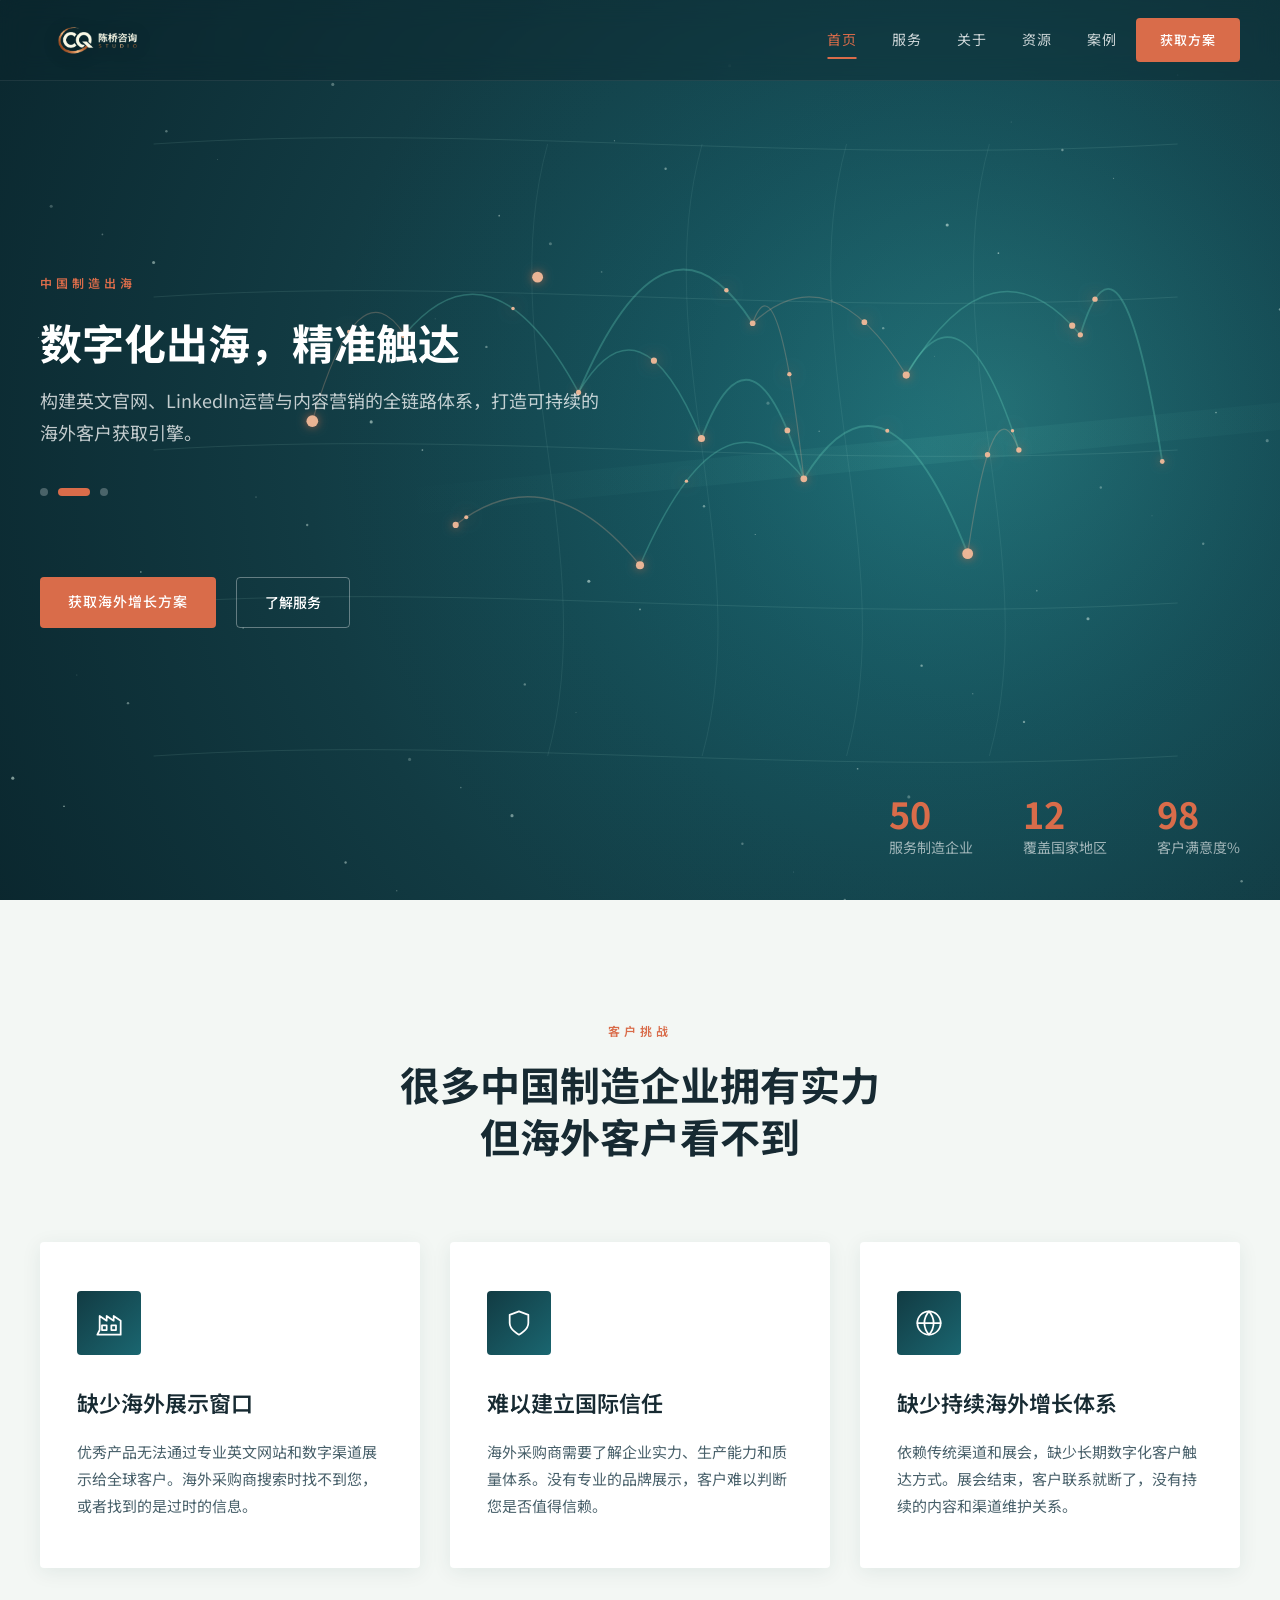
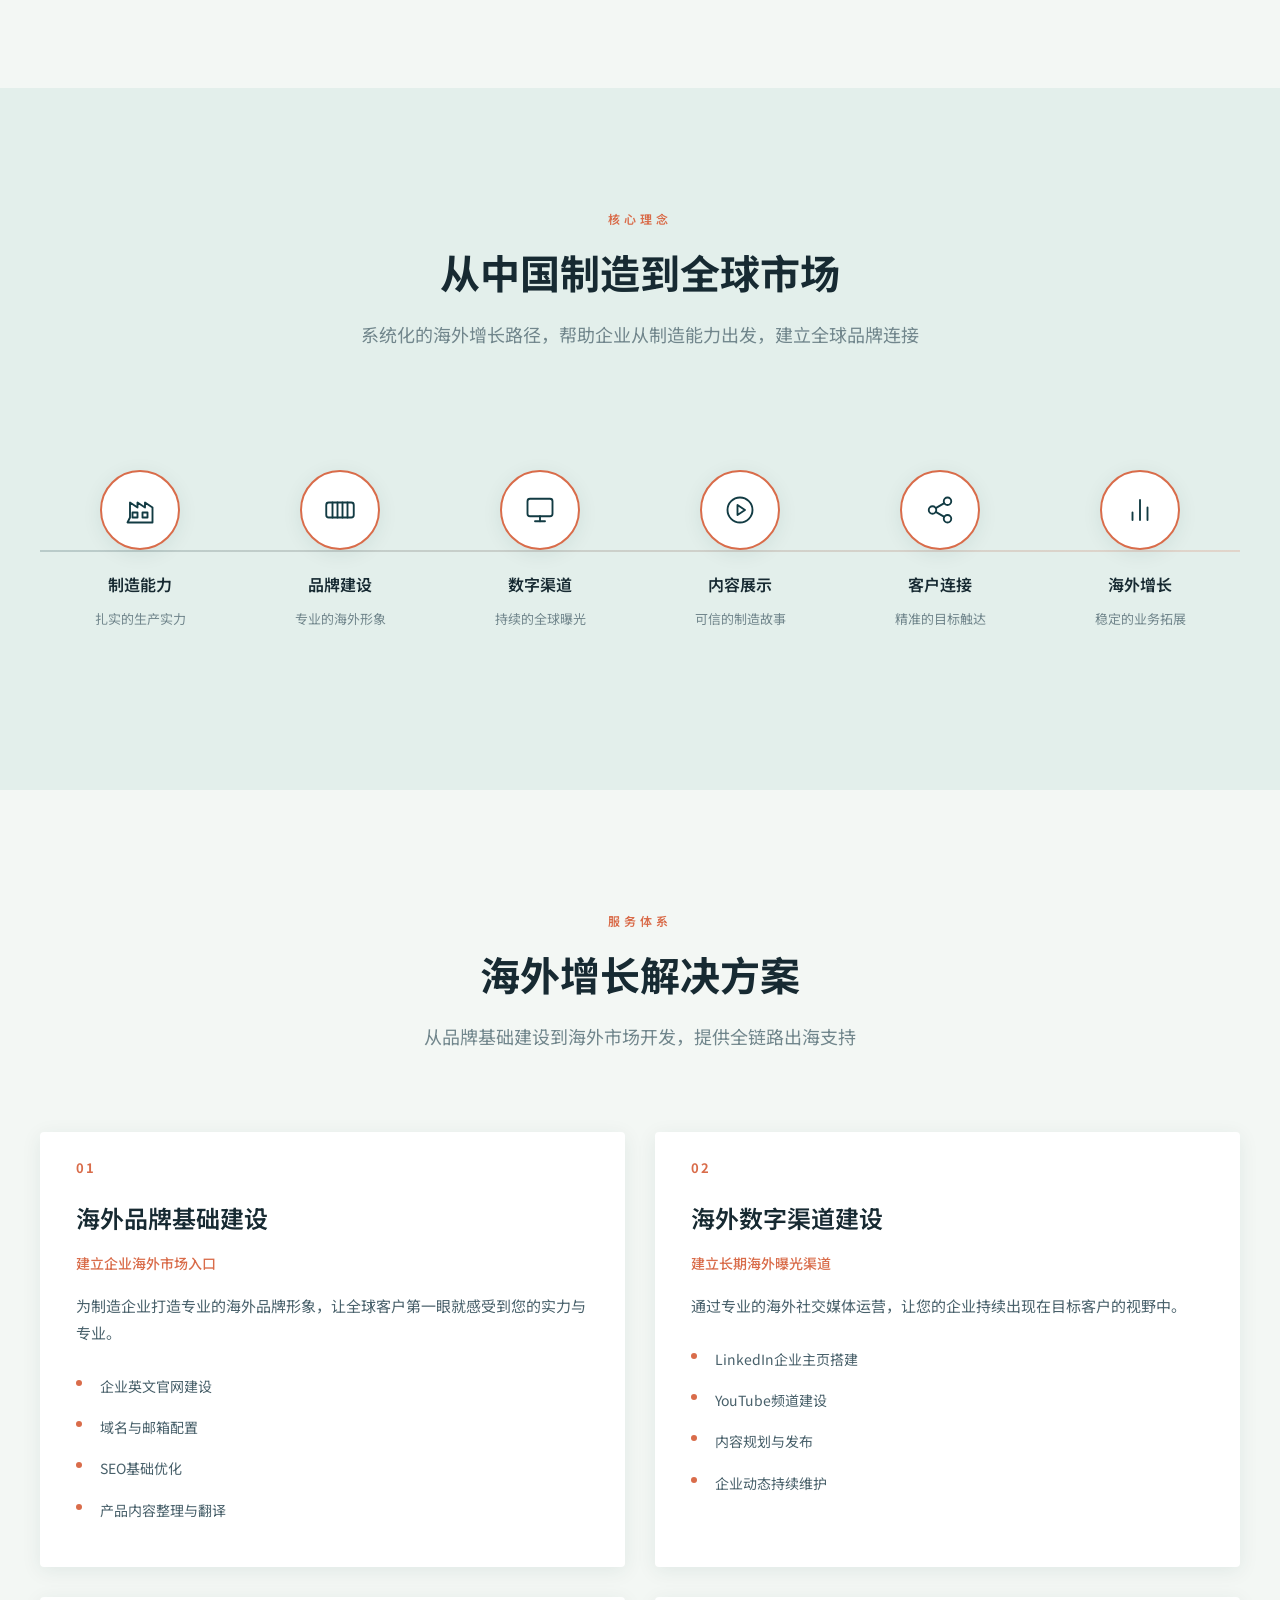
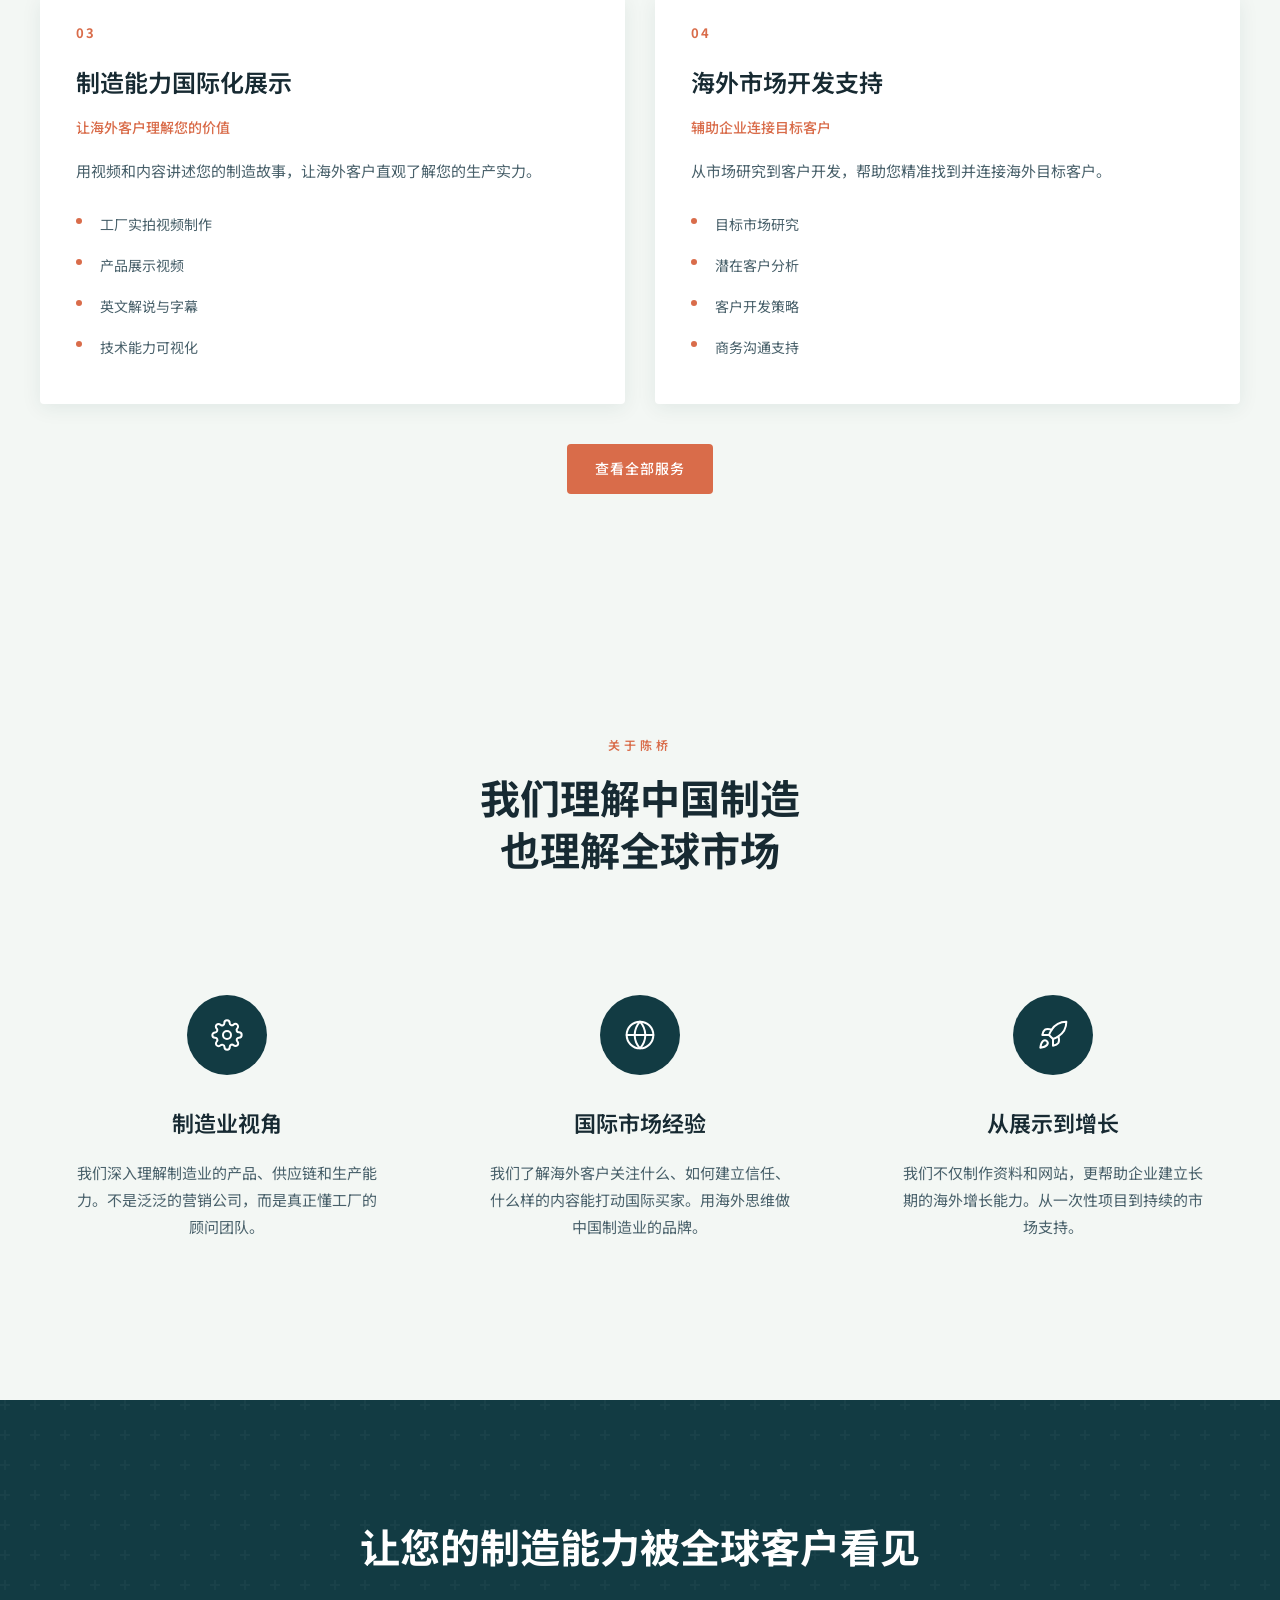
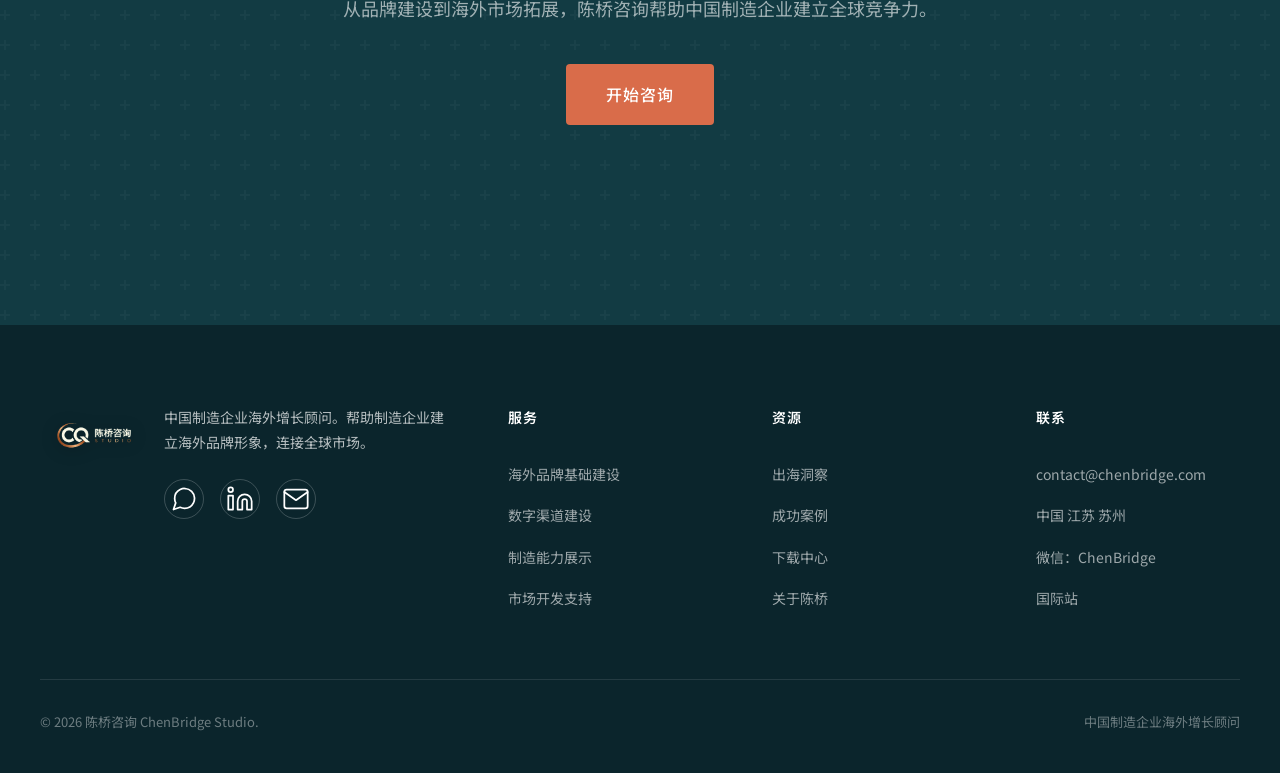
==== index.html @ d48ed3e1 "升级首页全球网络动效与站点信息" ====
<!DOCTYPE html>
<html lang="zh-CN">
<head>
<meta charset="UTF-8">
<meta name="viewport" content="width=device-width, initial-scale=1.0">
<title>首页 — 陈桥咨询 ChenBridge Studio</title>
<meta name="description" content="陈桥咨询帮助中国制造企业建立海外品牌形象，通过英文官网、LinkedIn、YouTube、内容营销和SEO，连接全球市场。">
<link rel="canonical" href="https://chenbridge.com/">
<link rel="icon" type="image/png" href="favicon.png">
<link rel="preconnect" href="https://fonts.googleapis.com">
<link rel="preconnect" href="https://fonts.gstatic.com" crossorigin>
<link href="https://fonts.googleapis.com/css2?family=Noto+Sans+SC:wght@300;400;500;600;700&display=swap" rel="stylesheet">
<link rel="stylesheet" href="css/style.css">
</head>
<body>

<!-- SPLASH SCREEN -->
<div class="splash-screen" id="splash">
  <div class="splash-logo">
    <img src="images/logo-splash.webp" alt="陈桥咨询 ChenBridge Studio">
  </div>
  <div class="splash-text">帮助小微企业走向全球</div>
  <div class="splash-line"></div>
</div>

<!-- HEADER -->
<header class="header" id="header">
  <div class="header-inner">
    <a href="index.html" class="logo">
      <img src="images/logo-chenbridge.webp" alt="陈桥咨询">
    </a>
    <nav class="nav" id="main-nav">
      <a href="index.html" class="active">首页</a>
      <a href="services.html">服务</a>
      <a href="about.html">关于</a>
      <a href="resources.html">资源</a>
      <a href="cases.html">案例</a>
    </nav>
    <a href="contact.html" class="btn-primary btn-small" style="margin-left:20px;">获取方案</a>
    <button class="mobile-toggle" id="mobile-toggle" aria-label="菜单">
      <span></span><span></span><span></span>
    </button>
  </div>
</header>

<!-- HERO -->
<section class="hero" id="hero">
  <canvas id="hero-canvas"></canvas>
  <div class="hero-content">
    <div class="hero-inner">
      <span class="hero-label">中国制造出海</span>
      <div class="hero-carousel">
        <div class="carousel-slide active">
          <h2>从制造实力到全球品牌</h2>
          <p>以专业视角重塑中国制造的国际数字形象，让海外采购商在搜索的第一时间，看见您的专业与实力。</p>
        </div>
        <div class="carousel-slide">
          <h2>数字化出海，精准触达</h2>
          <p>构建英文官网、LinkedIn运营与内容营销的全链路体系，打造可持续的海外客户获取引擎。</p>
        </div>
        <div class="carousel-slide">
          <h2>用影像传递制造价值</h2>
          <p>工厂实拍、产品展示、技术解说——让全球客户在未见面前，便对您的制造能力充满信心。</p>
        </div>
        <div class="carousel-dots">
          <div class="carousel-dot active"></div>
          <div class="carousel-dot"></div>
          <div class="carousel-dot"></div>
        </div>
      </div>
      <div class="hero-buttons">
        <a href="contact.html" class="btn-primary">获取海外增长方案</a>
        <a href="services.html" class="btn-outline">了解服务</a>
      </div>
    </div>
  </div>
  <div class="hero-stats">
    <div class="stat-item">
      <h3 class="counter" data-target="50">0</h3>
      <p>服务制造企业</p>
    </div>
    <div class="stat-item">
      <h3 class="counter" data-target="12">0</h3>
      <p>覆盖国家地区</p>
    </div>
    <div class="stat-item">
      <h3 class="counter" data-target="98">0</h3>
      <p>客户满意度%</p>
    </div>
  </div>
</section>

<!-- CHALLENGES -->
<section class="section" id="challenges">
  <div class="section-header reveal">
    <div class="section-label">客户挑战</div>
    <h2 class="section-title">很多中国制造企业拥有实力<br>但海外客户看不到</h2>
  </div>
  <div class="challenges-grid">
    <div class="challenge-card reveal reveal-delay-1">
      <div class="challenge-icon"><svg viewBox="0 0 24 24" width="28" height="28" stroke="currentColor" stroke-width="1.5" fill="none" stroke-linecap="round" stroke-linejoin="round"><path d="M2 22h20V10l-6-4v4l-6-4v4l-6-4v12z"/><rect x="6" y="14" width="4" height="4"/><rect x="14" y="14" width="4" height="4"/></svg></div>
      <h3>缺少海外展示窗口</h3>
      <p>优秀产品无法通过专业英文网站和数字渠道展示给全球客户。海外采购商搜索时找不到您，或者找到的是过时的信息。</p>
    </div>
    <div class="challenge-card reveal reveal-delay-2">
      <div class="challenge-icon"><svg viewBox="0 0 24 24" width="28" height="28" stroke="currentColor" stroke-width="1.5" fill="none" stroke-linecap="round" stroke-linejoin="round"><path d="M12 22s8-4 8-10V5l-8-3-8 3v7c0 6 8 10 8 10z"/></svg></div>
      <h3>难以建立国际信任</h3>
      <p>海外采购商需要了解企业实力、生产能力和质量体系。没有专业的品牌展示，客户难以判断您是否值得信赖。</p>
    </div>
    <div class="challenge-card reveal reveal-delay-3">
      <div class="challenge-icon"><svg viewBox="0 0 24 24" width="28" height="28" stroke="currentColor" stroke-width="1.5" fill="none" stroke-linecap="round" stroke-linejoin="round"><circle cx="12" cy="12" r="10"/><path d="M2 12h20M12 2a15.3 15.3 0 0 1 4 10 15.3 15.3 0 0 1-4 10 15.3 15.3 0 0 1-4-10 15.3 15.3 0 0 1 4-10z"/></svg></div>
      <h3>缺少持续海外增长体系</h3>
      <p>依赖传统渠道和展会，缺少长期数字化客户触达方式。展会结束，客户联系就断了，没有持续的内容和渠道维护关系。</p>
    </div>
  </div>
</section>

<!-- PROCESS FLOW -->
<section class="section process-section" id="process">
  <div class="section-header reveal">
    <div class="section-label">核心理念</div>
    <h2 class="section-title">从中国制造到全球市场</h2>
    <p class="section-subtitle">系统化的海外增长路径，帮助企业从制造能力出发，建立全球品牌连接</p>
  </div>
  <div class="process-flow reveal">
    <div class="process-step">
      <div class="step-circle"><svg viewBox="0 0 24 24" width="28" height="28" stroke="currentColor" stroke-width="1.5" fill="none" stroke-linecap="round" stroke-linejoin="round"><path d="M2 22h20V10l-6-4v4l-6-4v4l-6-4v12z"/><rect x="6" y="14" width="4" height="4"/><rect x="14" y="14" width="4" height="4"/></svg></div>
      <h4>制造能力</h4>
      <p>扎实的生产实力</p>
    </div>
    <div class="process-step">
      <div class="step-circle"><svg viewBox="0 0 24 24" width="30" height="30" stroke="currentColor" stroke-width="1.5" fill="none" stroke-linecap="round" stroke-linejoin="round"><path d="M21 6H3a2 2 0 0 0-2 2v8a2 2 0 0 0 2 2h18a2 2 0 0 0 2-2V8a2 2 0 0 0-2-2z"/><line x1="6" y1="6" x2="6" y2="18"/><line x1="10" y1="6" x2="10" y2="18"/><line x1="14" y1="6" x2="14" y2="18"/><line x1="18" y1="6" x2="18" y2="18"/></svg></div>
      <h4>品牌建设</h4>
      <p>专业的海外形象</p>
    </div>
    <div class="process-step">
      <div class="step-circle"><svg viewBox="0 0 24 24" width="30" height="30" stroke="currentColor" stroke-width="1.5" fill="none" stroke-linecap="round" stroke-linejoin="round"><rect x="2" y="3" width="20" height="14" rx="2" ry="2"/><line x1="8" y1="21" x2="16" y2="21"/><line x1="12" y1="17" x2="12" y2="21"/></svg></div>
      <h4>数字渠道</h4>
      <p>持续的全球曝光</p>
    </div>
    <div class="process-step">
      <div class="step-circle"><svg viewBox="0 0 24 24" width="30" height="30" stroke="currentColor" stroke-width="1.5" fill="none" stroke-linecap="round" stroke-linejoin="round"><circle cx="12" cy="12" r="10"/><polygon points="10 8 16 12 10 16 10 8"/></svg></div>
      <h4>内容展示</h4>
      <p>可信的制造故事</p>
    </div>
    <div class="process-step">
      <div class="step-circle"><svg viewBox="0 0 24 24" width="30" height="30" stroke="currentColor" stroke-width="1.5" fill="none" stroke-linecap="round" stroke-linejoin="round"><circle cx="18" cy="5" r="3"/><circle cx="6" cy="12" r="3"/><circle cx="18" cy="19" r="3"/><line x1="8.59" y1="13.51" x2="15.42" y2="17.49"/><line x1="15.41" y1="6.51" x2="8.59" y2="10.49"/></svg></div>
      <h4>客户连接</h4>
      <p>精准的目标触达</p>
    </div>
    <div class="process-step">
      <div class="step-circle"><svg viewBox="0 0 24 24" width="30" height="30" stroke="currentColor" stroke-width="1.5" fill="none" stroke-linecap="round" stroke-linejoin="round"><line x1="18" y1="20" x2="18" y2="10"/><line x1="12" y1="20" x2="12" y2="4"/><line x1="6" y1="20" x2="6" y2="14"/></svg></div>
      <h4>海外增长</h4>
      <p>稳定的业务拓展</p>
    </div>
  </div>
</section>

<!-- SERVICES PREVIEW -->
<section class="section" id="services">
  <div class="section-header reveal">
    <div class="section-label">服务体系</div>
    <h2 class="section-title">海外增长解决方案</h2>
    <p class="section-subtitle">从品牌基础建设到海外市场开发，提供全链路出海支持</p>
  </div>
  <div class="services-grid">
    <div class="service-card reveal reveal-delay-1">
      <div class="service-num">01</div>
      <div class="service-content">
        <h3>海外品牌基础建设</h3>
        <div class="service-sub">建立企业海外市场入口</div>
        <p>为制造企业打造专业的海外品牌形象，让全球客户第一眼就感受到您的实力与专业。</p>
        <ul class="service-list">
          <li>企业英文官网建设</li>
          <li>域名与邮箱配置</li>
          <li>SEO基础优化</li>
          <li>产品内容整理与翻译</li>
        </ul>
      </div>
    </div>
    <div class="service-card reveal reveal-delay-2">
      <div class="service-num">02</div>
      <div class="service-content">
        <h3>海外数字渠道建设</h3>
        <div class="service-sub">建立长期海外曝光渠道</div>
        <p>通过专业的海外社交媒体运营，让您的企业持续出现在目标客户的视野中。</p>
        <ul class="service-list">
          <li>LinkedIn企业主页搭建</li>
          <li>YouTube频道建设</li>
          <li>内容规划与发布</li>
          <li>企业动态持续维护</li>
        </ul>
      </div>
    </div>
    <div class="service-card reveal reveal-delay-3">
      <div class="service-num">03</div>
      <div class="service-content">
        <h3>制造能力国际化展示</h3>
        <div class="service-sub">让海外客户理解您的价值</div>
        <p>用视频和内容讲述您的制造故事，让海外客户直观了解您的生产实力。</p>
        <ul class="service-list">
          <li>工厂实拍视频制作</li>
          <li>产品展示视频</li>
          <li>英文解说与字幕</li>
          <li>技术能力可视化</li>
        </ul>
      </div>
    </div>
    <div class="service-card reveal reveal-delay-4">
      <div class="service-num">04</div>
      <div class="service-content">
        <h3>海外市场开发支持</h3>
        <div class="service-sub">辅助企业连接目标客户</div>
        <p>从市场研究到客户开发，帮助您精准找到并连接海外目标客户。</p>
        <ul class="service-list">
          <li>目标市场研究</li>
          <li>潜在客户分析</li>
          <li>客户开发策略</li>
          <li>商务沟通支持</li>
        </ul>
      </div>
    </div>
  </div>
  <div style="text-align:center;margin-top:40px;">
    <a href="services.html" class="btn-primary">查看全部服务</a>
  </div>
</section>

<!-- WHY US -->
<section class="section" id="about">
  <div class="section-header reveal">
    <div class="section-label">关于陈桥</div>
    <h2 class="section-title">我们理解中国制造<br>也理解全球市场</h2>
  </div>
  <div class="why-grid">
    <div class="why-card reveal reveal-delay-1">
      <div class="why-icon"><svg viewBox="0 0 24 24" width="28" height="28" stroke="currentColor" stroke-width="1.5" fill="none" stroke-linecap="round" stroke-linejoin="round"><circle cx="12" cy="12" r="3"/><path d="M19.4 15a1.65 1.65 0 0 0 .33 1.82l.06.06a2 2 0 0 1 0 2.83 2 2 0 0 1-2.83 0l-.06-.06a1.65 1.65 0 0 0-1.82-.33 1.65 1.65 0 0 0-1 1.51V21a2 2 0 0 1-2 2 2 2 0 0 1-2-2v-.09A1.65 1.65 0 0 0 9 19.4a1.65 1.65 0 0 0-1.82.33l-.06.06a2 2 0 0 1-2.83 0 2 2 0 0 1 0-2.83l.06-.06a1.65 1.65 0 0 0 .33-1.82 1.65 1.65 0 0 0-1.51-1H3a2 2 0 0 1-2-2 2 2 0 0 1 2-2h.09A1.65 1.65 0 0 0 4.6 9a1.65 1.65 0 0 0-.33-1.82l-.06-.06a2 2 0 0 1 0-2.83 2 2 0 0 1 2.83 0l.06.06a1.65 1.65 0 0 0 1.82.33H9a1.65 1.65 0 0 0 1-1.51V3a2 2 0 0 1 2-2 2 2 0 0 1 2 2v.09a1.65 1.65 0 0 0 1 1.51 1.65 1.65 0 0 0 1.82-.33l.06-.06a2 2 0 0 1 2.83 0 2 2 0 0 1 0 2.83l-.06.06a1.65 1.65 0 0 0-.33 1.82V9a1.65 1.65 0 0 0 1.51 1H21a2 2 0 0 1 2 2 2 2 0 0 1-2 2h-.09a1.65 1.65 0 0 0-1.51 1z"/></svg></div>
      <h3>制造业视角</h3>
      <p>我们深入理解制造业的产品、供应链和生产能力。不是泛泛的营销公司，而是真正懂工厂的顾问团队。</p>
    </div>
    <div class="why-card reveal reveal-delay-2">
      <div class="why-icon"><svg viewBox="0 0 24 24" width="32" height="32" stroke="currentColor" stroke-width="1.5" fill="none" stroke-linecap="round" stroke-linejoin="round"><circle cx="12" cy="12" r="10"/><path d="M2 12h20M12 2a15.3 15.3 0 0 1 4 10 15.3 15.3 0 0 1-4 10 15.3 15.3 0 0 1-4-10 15.3 15.3 0 0 1 4-10z"/></svg></div>
      <h3>国际市场经验</h3>
      <p>我们了解海外客户关注什么、如何建立信任、什么样的内容能打动国际买家。用海外思维做中国制造业的品牌。</p>
    </div>
    <div class="why-card reveal reveal-delay-3">
      <div class="why-icon"><svg viewBox="0 0 24 24" width="32" height="32" stroke="currentColor" stroke-width="1.5" fill="none" stroke-linecap="round" stroke-linejoin="round"><path d="M4.5 16.5c-1.5 1.26-2 5-2 5s3.74-.5 5-2c.71-.84.7-2.13-.09-2.91a2.18 2.18 0 0 0-2.91-.09z"/><path d="m12 15-3-3a22 22 0 0 1 2-3.95A12.88 12.88 0 0 1 22 2c0 2.72-.78 7.5-6 11a22.35 22.35 0 0 1-4 2z"/><path d="M9 12H4s.55-3.03 2-4c1.62-1.08 5 0 5 0"/><path d="M12 15v5s3.03-.55 4-2c1.08-1.62 0-5 0-5"/></svg></div>
      <h3>从展示到增长</h3>
      <p>我们不仅制作资料和网站，更帮助企业建立长期的海外增长能力。从一次性项目到持续的市场支持。</p>
    </div>
  </div>
</section>

<!-- CTA -->
<section class="cta-section" id="contact">
  <div class="section-header reveal" style="position:relative;z-index:2;">
    <h2 class="section-title" style="color:#fff;">让您的制造能力被全球客户看见</h2>
    <p class="section-subtitle" style="color:rgba(255,255,255,0.6);max-width:600px;margin:20px auto 40px;">从品牌建设到海外市场拓展，陈桥咨询帮助中国制造企业建立全球竞争力。</p>
    <a href="contact.html" class="btn-primary" style="font-size:16px;padding:16px 40px;">开始咨询</a>
  </div>
</section>

<!-- FOOTER -->
<footer class="footer">
  <div class="footer-inner">
    <div class="footer-brand">
      <img src="images/logo-chenbridge.webp" alt="陈桥咨询">
      <div class="footer-brand-desc">
        <p>中国制造企业海外增长顾问。帮助制造企业建立海外品牌形象，连接全球市场。</p>
        <div class="footer-social">
          <a href="#" aria-label="微信"><svg viewBox="0 0 24 24" width="28" height="28" stroke="currentColor" stroke-width="1.5" fill="none" stroke-linecap="round" stroke-linejoin="round"><path d="M21 11.5a8.38 8.38 0 0 1-.9 3.8 8.5 8.5 0 0 1-7.6 4.7 8.38 8.38 0 0 1-3.8-.9L3 21l1.9-5.7a8.38 8.38 0 0 1-.9-3.8 8.5 8.5 0 0 1 4.7-7.6 8.38 8.38 0 0 1 3.8-.9h.5a8.48 8.48 0 0 1 8 8v.5z"/></svg></a>
          <a href="#" aria-label="LinkedIn"><svg viewBox="0 0 24 24" width="28" height="28" stroke="currentColor" stroke-width="1.5" fill="none" stroke-linecap="round" stroke-linejoin="round"><path d="M16 8a6 6 0 0 1 6 6v7h-4v-7a2 2 0 0 0-2-2 2 2 0 0 0-2 2v7h-4v-7a6 6 0 0 1 6-6z"/><rect x="2" y="9" width="4" height="12"/><circle cx="4" cy="4" r="2"/></svg></a>
          <a href="#" aria-label="邮箱"><svg viewBox="0 0 24 24" width="28" height="28" stroke="currentColor" stroke-width="1.5" fill="none" stroke-linecap="round" stroke-linejoin="round"><path d="M4 4h16c1.1 0 2 .9 2 2v12c0 1.1-.9 2-2 2H4c-1.1 0-2-.9-2-2V6c0-1.1.9-2 2-2z"/><polyline points="22,6 12,13 2,6"/></svg></a>
        </div>
      </div>
    </div>
    <div class="footer-col">
      <h4>服务</h4>
      <a href="services.html">海外品牌基础建设</a>
      <a href="services.html">数字渠道建设</a>
      <a href="services.html">制造能力展示</a>
      <a href="services.html">市场开发支持</a>
    </div>
    <div class="footer-col">
      <h4>资源</h4>
      <a href="insights.html">出海洞察</a>
      <a href="cases.html">成功案例</a>
      <a href="resources.html">下载中心</a>
      <a href="about.html">关于陈桥</a>
    </div>
    <div class="footer-col">
      <h4>联系</h4>
      <a href="mailto:contact@chenbridge.com">contact@chenbridge.com</a>
      <a href="contact.html">中国 江苏 苏州</a>
      <a href="contact.html">微信：ChenBridge</a>
      <a href="https://www.chenbridge.com" target="_blank" rel="noopener">国际站</a>
    </div>
  </div>
  <div class="footer-bottom">
    <span>&copy; 2026 陈桥咨询 ChenBridge Studio.</span>
    <span>中国制造企业海外增长顾问</span>
  </div>
</footer>
<script src="js/main.js"></script>
</body>
</html>
---- css/style.css ----
/* ===== ChenBridge Studio ===== */
:root{
  --primary:#123B43;
  --primary-light:#1A6670;
  --primary-dark:#0B252C;
  --accent:#D96C4A;
  --accent-light:#E58A68;
  --teal:#1B8A83;
  --bg:#F3F7F4;
  --bg-dark:#E3EFEB;
  --text:#172A32;
  --text-light:#48606A;
  --text-muted:#71868C;
  --white:#FFFFFF;
  --shadow:0 4px 20px rgba(18,59,67,0.08);
  --shadow-lg:0 8px 40px rgba(18,59,67,0.15);
  --radius:4px;
}
*{margin:0;padding:0;box-sizing:border-box;}
html{scroll-behavior:smooth;font-size:16px;}
body{font-family:'Noto Sans SC','PingFang SC','Microsoft YaHei',sans-serif;color:var(--text);background:var(--bg);line-height:1.8;overflow-x:hidden;}

/* ===== SPLASH SCREEN - 高级灰白色 ===== */
.splash-screen{position:fixed;inset:0;z-index:99999;background:linear-gradient(160deg,#F3F7F4 0%,#E3EFEB 55%,#CFE3DE 100%);display:flex;flex-direction:column;align-items:center;justify-content:center;}
.splash-screen.hide{opacity:0;visibility:hidden;pointer-events:none;transition:opacity 0.8s ease,visibility 0.8s ease;}
.splash-logo{width:280px;max-width:65vw;margin-bottom:50px;opacity:0;animation:splashLogoIn 1.2s ease forwards;}
.splash-logo img{width:100%;height:auto;display:block;}
.splash-text{font-size:22px;color:var(--primary);letter-spacing:4px;font-weight:300;opacity:0;animation:splashTextIn 0.8s ease 1.5s forwards;text-align:center;padding:0 20px;}
.splash-line{width:0;height:2px;background:var(--accent);margin-top:24px;animation:splashLineGrow 0.8s ease 2s forwards;}
@keyframes splashLogoIn{0%{opacity:0;transform:scale(0.9);}100%{opacity:1;transform:scale(1);}}
@keyframes splashTextIn{to{opacity:1;}}
@keyframes splashLineGrow{to{width:80px;}}

/* ===== HEADER - 菜单右对齐 ===== */
.header{position:fixed;top:0;left:0;width:100%;z-index:1000;padding:8px 0;background:rgba(11,37,44,0.42);backdrop-filter:blur(12px);-webkit-backdrop-filter:blur(12px);border-bottom:1px solid rgba(255,255,255,0.08);transition:all 0.4s ease;}
.header.scrolled{background:rgba(11,37,44,0.94);padding:6px 0;box-shadow:0 4px 30px rgba(11,37,44,0.2);}
.header-inner{max-width:1280px;margin:0 auto;padding:0 40px;display:flex;justify-content:space-between;align-items:center;}
.logo{display:flex;align-items:center;text-decoration:none;flex-shrink:0;}
.logo img{height:64px;width:auto;display:block;transition:all 0.3s ease;filter:drop-shadow(0 2px 8px rgba(0,0,0,0.24));}
.header.scrolled .logo img{height:58px;}
.nav{display:flex;align-items:center;gap:36px;margin-left:auto;}
.nav a{color:rgba(255,255,255,0.8);text-decoration:none;font-size:14px;font-weight:400;transition:all 0.3s;position:relative;letter-spacing:0.5px;}
.nav a::after{content:'';position:absolute;bottom:-6px;left:50%;transform:translateX(-50%);width:0;height:2px;background:var(--accent);transition:width 0.3s;}
.nav a:hover{color:var(--white);}
.nav a:hover::after{width:100%;}
.nav a.active{color:var(--accent);}
.nav a.active::after{width:100%;}
.btn-primary{background:var(--accent);color:var(--white);padding:12px 28px;border-radius:var(--radius);text-decoration:none;font-size:14px;font-weight:500;letter-spacing:1px;transition:all 0.3s;border:none;cursor:pointer;display:inline-block;flex-shrink:0;}
.btn-primary:hover{background:var(--accent-light);transform:translateY(-2px);box-shadow:0 8px 25px rgba(217,108,74,0.3);}
.btn-outline{border:1px solid rgba(255,255,255,0.35);color:var(--white);padding:12px 28px;border-radius:var(--radius);text-decoration:none;font-size:14px;font-weight:500;transition:all 0.3s;display:inline-block;}
.btn-outline:hover{border-color:var(--accent);background:rgba(217,108,74,0.12);}
.btn-small{padding:10px 24px;font-size:13px;}
.mobile-toggle{display:none;flex-direction:column;gap:5px;background:none;border:none;cursor:pointer;}
.mobile-toggle span{width:24px;height:2px;background:var(--white);transition:all 0.3s;}

/* ===== HERO ===== */
.hero{position:relative;height:100vh;min-height:700px;overflow:hidden;background:linear-gradient(135deg,#0B252C 0%,#123B43 48%,#1A6670 100%);}
#hero-canvas{position:absolute;inset:0;width:100%;height:100%;z-index:1;display:block;}
.hero-content{position:relative;z-index:3;height:100%;display:flex;align-items:center;max-width:1280px;margin:0 auto;padding:0 40px;}
.hero-inner{max-width:720px;}
.hero-label{font-size:12px;color:var(--accent);letter-spacing:4px;text-transform:uppercase;font-weight:600;margin-bottom:24px;display:block;}
.hero-inner h1{font-size:52px;font-weight:700;color:var(--white);line-height:1.2;margin-bottom:24px;letter-spacing:-0.5px;}
.hero-inner h1 .accent{color:var(--accent);}
.hero-inner p{font-size:18px;color:rgba(255,255,255,0.75);margin-bottom:40px;line-height:1.8;max-width:520px;}
.hero-buttons{display:flex;gap:20px;flex-wrap:wrap;}

/* Hero Carousel */
.hero-carousel{position:relative;min-height:220px;margin-bottom:40px;}
.carousel-slide{position:absolute;top:0;left:0;width:100%;opacity:0;transform:translateY(20px);transition:all 0.8s ease;pointer-events:none;}
.carousel-slide.active{opacity:1;transform:translateY(0);pointer-events:auto;position:relative;}
.carousel-slide h2{font-size:42px;font-weight:700;color:var(--white);line-height:1.2;margin-bottom:16px;}
.carousel-slide p{font-size:18px;color:rgba(255,255,255,0.75);line-height:1.8;max-width:560px;}
.carousel-dots{display:flex;gap:10px;margin-top:32px;}
.carousel-dot{width:8px;height:8px;border-radius:50%;background:rgba(255,255,255,0.25);cursor:pointer;transition:all 0.4s ease;}
.carousel-dot.active{width:32px;border-radius:4px;background:var(--accent);}

.hero-stats{position:absolute;bottom:40px;right:40px;display:flex;gap:50px;z-index:3;}
.stat-item h3{font-size:36px;color:var(--accent);font-weight:700;margin-bottom:4px;line-height:1;}
.stat-item p{color:rgba(255,255,255,0.6);font-size:14px;}

/* ===== PAGE HERO ===== */
.page-hero{position:relative;height:50vh;min-height:400px;background:linear-gradient(135deg,#0B252C 0%,#123B43 48%,#1A6670 100%);display:flex;align-items:center;justify-content:center;text-align:center;overflow:hidden;isolation:isolate;}
.page-hero::before{content:'';position:absolute;inset:-20%;z-index:-1;background:radial-gradient(circle at 20% 30%,rgba(217,108,74,0.22),transparent 24%),radial-gradient(circle at 78% 68%,rgba(108,218,195,0.18),transparent 28%);}
.page-hero::after{content:'';position:absolute;inset:0;z-index:-1;opacity:0.22;background-image:linear-gradient(rgba(255,255,255,0.13) 1px,transparent 1px),linear-gradient(90deg,rgba(255,255,255,0.13) 1px,transparent 1px);background-size:72px 72px;mask-image:linear-gradient(to bottom,transparent,black 25%,black 75%,transparent);}
.page-hero-content{position:relative;z-index:3;max-width:800px;padding:0 40px;}
.page-hero h1{color:var(--white);font-size:42px;margin-bottom:16px;font-weight:700;}
.page-hero p{color:rgba(255,255,255,0.7);font-size:18px;}

/* ===== SECTION COMMON ===== */
.section{padding:120px 40px;max-width:1280px;margin:0 auto;}
.section-header{text-align:center;margin-bottom:80px;}
.section-label{font-size:12px;color:var(--accent);letter-spacing:4px;text-transform:uppercase;font-weight:600;margin-bottom:16px;}
.section-title{font-size:40px;font-weight:700;color:var(--text);line-height:1.3;margin-bottom:20px;}
.section-subtitle{font-size:18px;color:var(--text-muted);max-width:640px;margin:0 auto;line-height:1.8;}

/* ===== CHALLENGES ===== */
.challenges-grid{display:grid;grid-template-columns:repeat(3,1fr);gap:30px;}
.challenge-card{background:var(--white);padding:48px 36px;border-radius:var(--radius);box-shadow:var(--shadow);transition:all 0.4s;border:1px solid transparent;position:relative;overflow:hidden;}
.challenge-card::before{content:'';position:absolute;top:0;left:0;width:100%;height:3px;background:linear-gradient(90deg,var(--accent),transparent);opacity:0;transition:opacity 0.4s;}
.challenge-card:hover{transform:translateY(-8px);box-shadow:var(--shadow-lg);border-color:rgba(217,108,74,0.22);}
.challenge-card:hover::before{opacity:1;}
.challenge-icon{width:64px;height:64px;background:linear-gradient(135deg,var(--primary),var(--primary-light));border-radius:var(--radius);display:flex;align-items:center;justify-content:center;color:var(--white);margin-bottom:28px;transition:all 0.4s;}
.challenge-card:hover .challenge-icon{transform:scale(1.1) rotate(5deg);box-shadow:0 8px 25px rgba(18,59,67,0.3);}
.challenge-icon svg{width:28px;height:28px;stroke:var(--white);fill:none;stroke-width:1.5;stroke-linecap:round;stroke-linejoin:round;}
.challenge-card h3{font-size:22px;font-weight:600;color:var(--text);margin-bottom:16px;}
.challenge-card p{color:var(--text-light);font-size:15px;line-height:1.8;}

/* ===== PROCESS FLOW ===== */
.process-section{background:var(--bg-dark);}
.process-flow{display:flex;justify-content:space-between;align-items:flex-start;position:relative;padding:40px 0;}
.process-flow::before{content:'';position:absolute;top:50%;left:0;width:100%;height:2px;background:linear-gradient(90deg,var(--primary),var(--accent));opacity:0.2;}
.process-step{position:relative;z-index:2;text-align:center;flex:1;}
.process-step .step-circle{width:80px;height:80px;background:var(--white);border:2px solid var(--accent);border-radius:50%;display:flex;align-items:center;justify-content:center;margin:0 auto 20px;transition:all 0.4s;box-shadow:var(--shadow);color:var(--primary);}
.process-step:hover .step-circle{background:var(--primary);color:var(--white);border-color:var(--primary);transform:scale(1.1);}
.process-step .step-circle svg{width:30px;height:30px;stroke:currentColor;fill:none;stroke-width:1.5;stroke-linecap:round;stroke-linejoin:round;transition:all 0.4s;}
.process-step:hover .step-circle svg{transform:rotate(360deg);}
.process-step h4{font-size:16px;font-weight:600;color:var(--text);margin-bottom:8px;}
.process-step p{font-size:13px;color:var(--text-muted);max-width:140px;margin:0 auto;}

/* ===== SERVICES ===== */
.services-grid{display:grid;grid-template-columns:repeat(2,1fr);gap:30px;}
.service-card{background:var(--white);border-radius:var(--radius);overflow:hidden;box-shadow:var(--shadow);transition:all 0.4s;display:flex;flex-direction:column;}
.service-card:hover{transform:translateY(-4px);box-shadow:var(--shadow-lg);}
.service-num{font-size:13px;color:var(--accent);font-weight:700;letter-spacing:2px;padding:24px 36px 0;}
.service-content{padding:16px 36px 36px;}
.service-content h3{font-size:24px;font-weight:600;color:var(--text);margin-bottom:12px;}
.service-content .service-sub{color:var(--accent);font-size:14px;font-weight:500;margin-bottom:16px;}
.service-content p{color:var(--text-light);font-size:15px;line-height:1.8;margin-bottom:20px;}
.service-list{list-style:none;}
.service-list li{padding:8px 0;padding-left:24px;position:relative;color:var(--text-light);font-size:14px;}
.service-list li::before{content:'';position:absolute;left:0;top:14px;width:6px;height:6px;background:var(--accent);border-radius:50%;}

/* ===== WHY US ===== */
.why-grid{display:grid;grid-template-columns:repeat(3,1fr);gap:40px;}
.why-card{text-align:center;padding:40px 30px;}
.why-icon{width:80px;height:80px;background:var(--primary);border-radius:50%;display:flex;align-items:center;justify-content:center;color:var(--white);margin:0 auto 28px;transition:all 0.5s cubic-bezier(0.34,1.56,0.64,1);}
.why-card:hover .why-icon{background:var(--accent);transform:rotateY(180deg) scale(1.1);}
.why-icon svg{width:32px;height:32px;stroke:var(--white);fill:none;stroke-width:1.5;stroke-linecap:round;stroke-linejoin:round;}
.why-card h3{font-size:22px;font-weight:600;margin-bottom:16px;color:var(--text);}
.why-card p{color:var(--text-light);font-size:15px;line-height:1.8;}

/* ===== TIMELINE ===== */
.timeline{position:relative;padding:40px 0;}
.timeline::before{content:'';position:absolute;left:50%;top:0;bottom:0;width:2px;background:linear-gradient(to bottom,var(--accent),var(--primary));transform:translateX(-50%);}
.timeline-item{display:flex;justify-content:flex-end;padding-right:60px;position:relative;margin-bottom:60px;width:50%;}
.timeline-item:nth-child(even){justify-content:flex-start;padding-left:60px;padding-right:0;margin-left:50%;}
.timeline-dot{position:absolute;width:20px;height:20px;background:var(--accent);border:4px solid var(--bg);border-radius:50%;top:0;transition:all 0.4s;}
.timeline-item:nth-child(odd) .timeline-dot{right:-10px;}
.timeline-item:nth-child(even) .timeline-dot{left:-10px;}
.timeline-item:hover .timeline-dot{transform:scale(1.3);box-shadow:0 0 15px rgba(217,108,74,0.4);}
.timeline-content{background:var(--white);padding:32px;border-radius:var(--radius);box-shadow:var(--shadow);max-width:420px;transition:all 0.4s;}
.timeline-content:hover{transform:scale(1.02);box-shadow:var(--shadow-lg);}
.timeline-content .step-num{font-size:48px;font-weight:700;color:rgba(217,108,74,0.18);line-height:1;margin-bottom:8px;}
.timeline-content h4{font-size:20px;font-weight:600;margin-bottom:12px;color:var(--text);}
.timeline-content p{color:var(--text-light);font-size:14px;line-height:1.8;}

/* ===== CASES ===== */
.cases-grid{display:grid;grid-template-columns:repeat(2,1fr);gap:40px;}
.case-card{background:var(--white);border-radius:var(--radius);overflow:hidden;box-shadow:var(--shadow);transition:all 0.4s;}
.case-card:hover{transform:translateY(-4px);box-shadow:var(--shadow-lg);}
.case-header{padding:32px 36px;background:var(--primary);color:var(--white);}
.case-header h3{font-size:20px;font-weight:600;}
.case-body{padding:36px;display:grid;grid-template-columns:1fr 1fr;gap:30px;}
.case-before h4,.case-after h4{font-size:13px;letter-spacing:2px;text-transform:uppercase;margin-bottom:16px;font-weight:600;}
.case-before h4{color:#C94F4F;}
.case-after h4{color:var(--teal);}
.case-before ul,.case-after ul{list-style:none;}
.case-before li,.case-after li{padding:8px 0;padding-left:24px;position:relative;font-size:14px;color:var(--text-light);line-height:1.6;}
.case-before li::before{content:'';position:absolute;left:0;top:13px;width:8px;height:2px;background:#C94F4F;border-radius:1px;}
.case-after li::before{content:'';position:absolute;left:0;top:10px;width:14px;height:14px;border:2px solid var(--teal);border-radius:50%;}
.case-after li::after{content:'';position:absolute;left:4px;top:14px;width:6px;height:3px;border-left:2px solid var(--teal);border-bottom:2px solid var(--teal);transform:rotate(-45deg);}
.case-result{padding:20px 36px;background:var(--bg-dark);border-top:1px solid rgba(0,0,0,0.05);}
.case-result p{font-size:14px;color:var(--text-muted);}
.case-result strong{color:var(--accent);}

/* ===== INDUSTRIES ===== */
.industries-grid{display:grid;grid-template-columns:repeat(3,1fr);gap:24px;}
.industry-card{position:relative;height:280px;border-radius:var(--radius);overflow:hidden;cursor:pointer;background:var(--primary);}
.industry-card img{width:100%;height:100%;object-fit:cover;display:block;transition:all 0.4s;filter:grayscale(30%);}
.industry-card:hover img{transform:scale(1.1);filter:grayscale(0%);}
.industry-overlay{position:absolute;inset:0;background:linear-gradient(to top,rgba(11,37,44,0.92) 0%,rgba(11,37,44,0.08) 65%);display:flex;align-items:flex-end;padding:30px;}
.industry-overlay h3{color:var(--white);font-size:20px;font-weight:600;}

/* ===== INSIGHTS ===== */
.insights-grid{display:grid;grid-template-columns:repeat(3,1fr);gap:24px;}
.insight-card{background:var(--white);padding:36px;border-radius:var(--radius);box-shadow:var(--shadow);transition:all 0.4s;border-left:3px solid transparent;}
.insight-card:hover{border-left-color:var(--accent);transform:translateX(4px);box-shadow:var(--shadow-lg);}
.insight-card .insight-tag{font-size:12px;color:var(--accent);font-weight:600;letter-spacing:1px;margin-bottom:12px;}
.insight-card h3{font-size:18px;font-weight:600;color:var(--text);margin-bottom:12px;line-height:1.5;}
.insight-card p{color:var(--text-light);font-size:14px;line-height:1.8;margin-bottom:20px;}
.insight-card .insight-date{font-size:12px;color:var(--text-muted);margin-bottom:20px;}
.insight-card .read-more{color:var(--accent);text-decoration:none;font-size:14px;font-weight:500;transition:color 0.3s;}
.insight-card .read-more:hover{color:var(--primary);}

/* ===== CTA ===== */
.cta-section{background:var(--primary);padding:120px 40px;text-align:center;position:relative;overflow:hidden;}
.cta-section::before{content:'';position:absolute;inset:0;background:url("data:image/svg+xml,%3Csvg width='60' height='60' viewBox='0 0 60 60' xmlns='http://www.w3.org/2000/svg'%3E%3Cg fill='none' fill-rule='evenodd'%3E%3Cg fill='%23ffffff' fill-opacity='0.03'%3E%3Cpath d='M36 34v-4h-2v4h-4v2h4v4h2v-4h4v-2h-4zm0-30V0h-2v4h-4v2h4v4h2V6h4V4h-4zM6 34v-4H4v4H0v2h4v4h2v-4h4v-2H6zM6 4V0H4v4H0v2h4v4h2V6h4V4H6z'/%3E%3C/g%3E%3C/g%3E%3C/svg%3E");}
.cta-section .section-title{color:var(--white);}
.cta-section .section-subtitle{color:rgba(255,255,255,0.6);}

/* ===== FOOTER ===== */
.footer{background:var(--primary-dark);color:rgba(255,255,255,0.7);padding:80px 40px 40px;}
.footer-inner{max-width:1280px;margin:0 auto;display:grid;grid-template-columns:2fr 1fr 1fr 1fr;gap:60px;}
.footer-brand{display:flex;align-items:flex-start;gap:16px;margin-bottom:20px;}
.footer-brand img{height:60px;width:auto;display:block;filter:drop-shadow(0 2px 8px rgba(0,0,0,0.3));opacity:1;}
.footer-brand-desc{flex:1;}
.footer-brand-desc p{font-size:14px;line-height:1.8;margin-bottom:24px;max-width:320px;}
.footer-social{display:flex;gap:16px;}
.footer-social a{width:40px;height:40px;border:1px solid rgba(255,255,255,0.2);border-radius:50%;display:flex;align-items:center;justify-content:center;color:var(--white);text-decoration:none;transition:all 0.3s;font-size:14px;}
.footer-social a:hover{background:var(--accent);border-color:var(--accent);transform:translateY(-3px);}
.footer-col h4{color:var(--white);font-size:14px;font-weight:600;margin-bottom:24px;letter-spacing:1px;}
.footer-col a{display:block;color:rgba(255,255,255,0.6);text-decoration:none;font-size:14px;padding:8px 0;transition:all 0.3s;}
.footer-col a:hover{color:var(--accent);padding-left:4px;}
.footer-bottom{max-width:1280px;margin:60px auto 0;padding-top:30px;border-top:1px solid rgba(255,255,255,0.1);display:flex;justify-content:space-between;font-size:13px;color:rgba(255,255,255,0.4);}

/* ===== RESOURCES ===== */
.resources-grid{display:grid;grid-template-columns:repeat(3,1fr);gap:30px;}
.resource-card{background:var(--white);padding:40px;border-radius:var(--radius);box-shadow:var(--shadow);transition:all 0.4s;text-align:center;border-top:3px solid transparent;}
.resource-card:hover{border-top-color:var(--accent);transform:translateY(-6px);box-shadow:var(--shadow-lg);}
.resource-icon{width:64px;height:64px;background:var(--bg-dark);border-radius:50%;display:flex;align-items:center;justify-content:center;margin:0 auto 24px;color:var(--primary);transition:all 0.4s;}
.resource-card:hover .resource-icon{background:var(--primary);color:var(--white);transform:scale(1.1) rotate(10deg);}
.resource-icon svg{width:28px;height:28px;stroke:currentColor;fill:none;stroke-width:1.5;stroke-linecap:round;stroke-linejoin:round;}
.resource-card h3{font-size:20px;font-weight:600;margin-bottom:12px;color:var(--text);}
.resource-card p{color:var(--text-light);font-size:14px;line-height:1.8;margin-bottom:24px;}

/* ===== ARTICLE ===== */
.article-content{max-width:800px;margin:0 auto;padding:80px 40px;}
.article-content h2{font-size:28px;color:var(--text);margin:48px 0 20px;}
.article-content h3{font-size:22px;color:var(--text);margin:36px 0 16px;}
.article-content p{color:var(--text-light);font-size:16px;line-height:1.9;margin-bottom:20px;}
.article-content ul{list-style:none;margin:20px 0;padding-left:0;}
.article-content li{padding:8px 0 8px 28px;position:relative;color:var(--text-light);font-size:16px;}
.article-content li::before{content:'→';position:absolute;left:0;color:var(--accent);font-weight:700;}
.article-meta{color:var(--text-muted);font-size:14px;margin-bottom:40px;padding-bottom:20px;border-bottom:1px solid var(--bg-dark);}
.article-tag{display:inline-block;background:var(--bg-dark);color:var(--accent);padding:4px 12px;border-radius:20px;font-size:12px;font-weight:600;margin-right:8px;}

/* ===== CONTACT FORM ===== */
.contact-form{background:var(--white);padding:48px;border-radius:var(--radius);box-shadow:var(--shadow);max-width:600px;margin:0 auto;}
.form-group{margin-bottom:24px;}
.form-group label{display:block;font-size:14px;font-weight:600;color:var(--text);margin-bottom:8px;}
.form-group input,.form-group textarea{width:100%;padding:14px 18px;border:1px solid var(--bg-dark);border-radius:var(--radius);font-family:inherit;font-size:15px;transition:all 0.3s;background:var(--bg);}
.form-group input:focus,.form-group textarea:focus{outline:none;border-color:var(--accent);background:var(--white);}
.form-group textarea{min-height:140px;resize:vertical;}

/* ===== ANIMATIONS ===== */
.reveal{opacity:0;transform:translateY(40px);transition:opacity 0.8s ease,transform 0.8s ease;}
.reveal.active{opacity:1;transform:translateY(0);}
.reveal-delay-1{transition-delay:0.1s;}
.reveal-delay-2{transition-delay:0.2s;}
.reveal-delay-3{transition-delay:0.3s;}
.reveal-delay-4{transition-delay:0.4s;}

/* ===== RESPONSIVE ===== */
@media(max-width:1024px){
  .hero-inner h1{font-size:40px;}
  .carousel-slide h2{font-size:32px;}
  .challenges-grid,.services-grid,.cases-grid,.insights-grid,.resources-grid{grid-template-columns:1fr;}
  .why-grid{grid-template-columns:1fr;}
  .industries-grid{grid-template-columns:repeat(2,1fr);}
  .footer-inner{grid-template-columns:1fr 1fr;gap:40px;}
  .timeline::before{left:20px;}
  .timeline-item{width:100%;padding-left:60px;padding-right:0;justify-content:flex-start;margin-left:0;}
  .timeline-item:nth-child(even){margin-left:0;padding-left:60px;}
  .timeline-dot{left:10px !important;right:auto !important;}
  .process-flow{flex-direction:column;gap:40px;}
  .process-flow::before{display:none;}
  .nav{display:none;position:absolute;top:100%;left:0;width:100%;background:rgba(11,37,44,0.98);backdrop-filter:blur(20px);flex-direction:column;padding:20px 40px;gap:20px;margin-left:0;}
  .nav.open{display:flex;}
  .mobile-toggle{display:flex;}
  .hero-stats{position:static;justify-content:center;padding:20px 40px;background:rgba(0,0,0,0.2);}
  .page-hero h1{font-size:32px;}
}
@media(max-width:640px){
  .section{padding:80px 24px;}
  .header-inner{padding:0 24px;}
  .hero-inner h1{font-size:32px;}
  .carousel-slide h2{font-size:26px;}
  .section-title{font-size:28px;}
  .industries-grid{grid-template-columns:1fr;}
  .footer-inner{grid-template-columns:1fr;}
  .footer-bottom{flex-direction:column;gap:10px;text-align:center;}
  .hero-stats{flex-direction:column;gap:20px;text-align:center;}
  .splash-logo{width:220px;}
  .splash-text{font-size:16px;}
  .logo img{height:58px;}
  .header.scrolled .logo img{height:54px;}
  .page-hero h1{font-size:26px;}
  .case-body{grid-template-columns:1fr;}
  .hero-buttons{flex-direction:column;}
  .btn-outline{width:100%;text-align:center;}
}
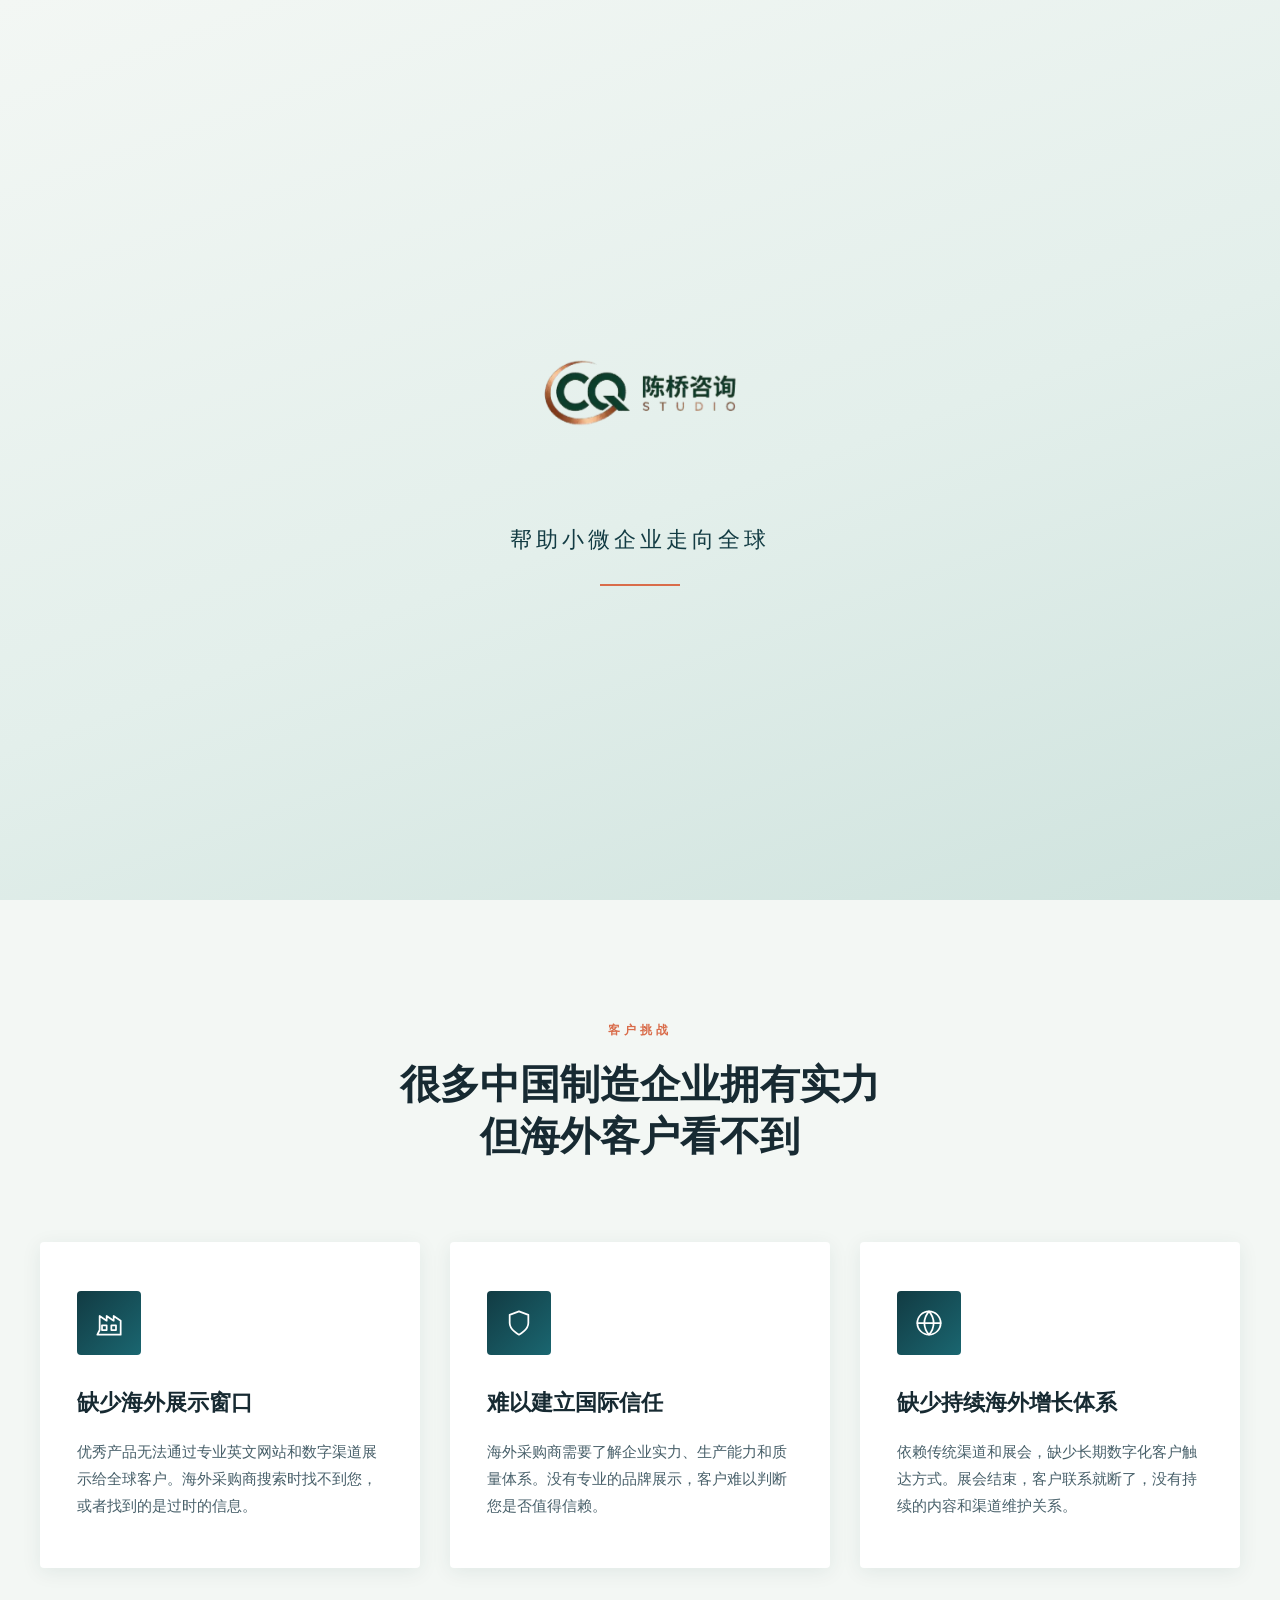
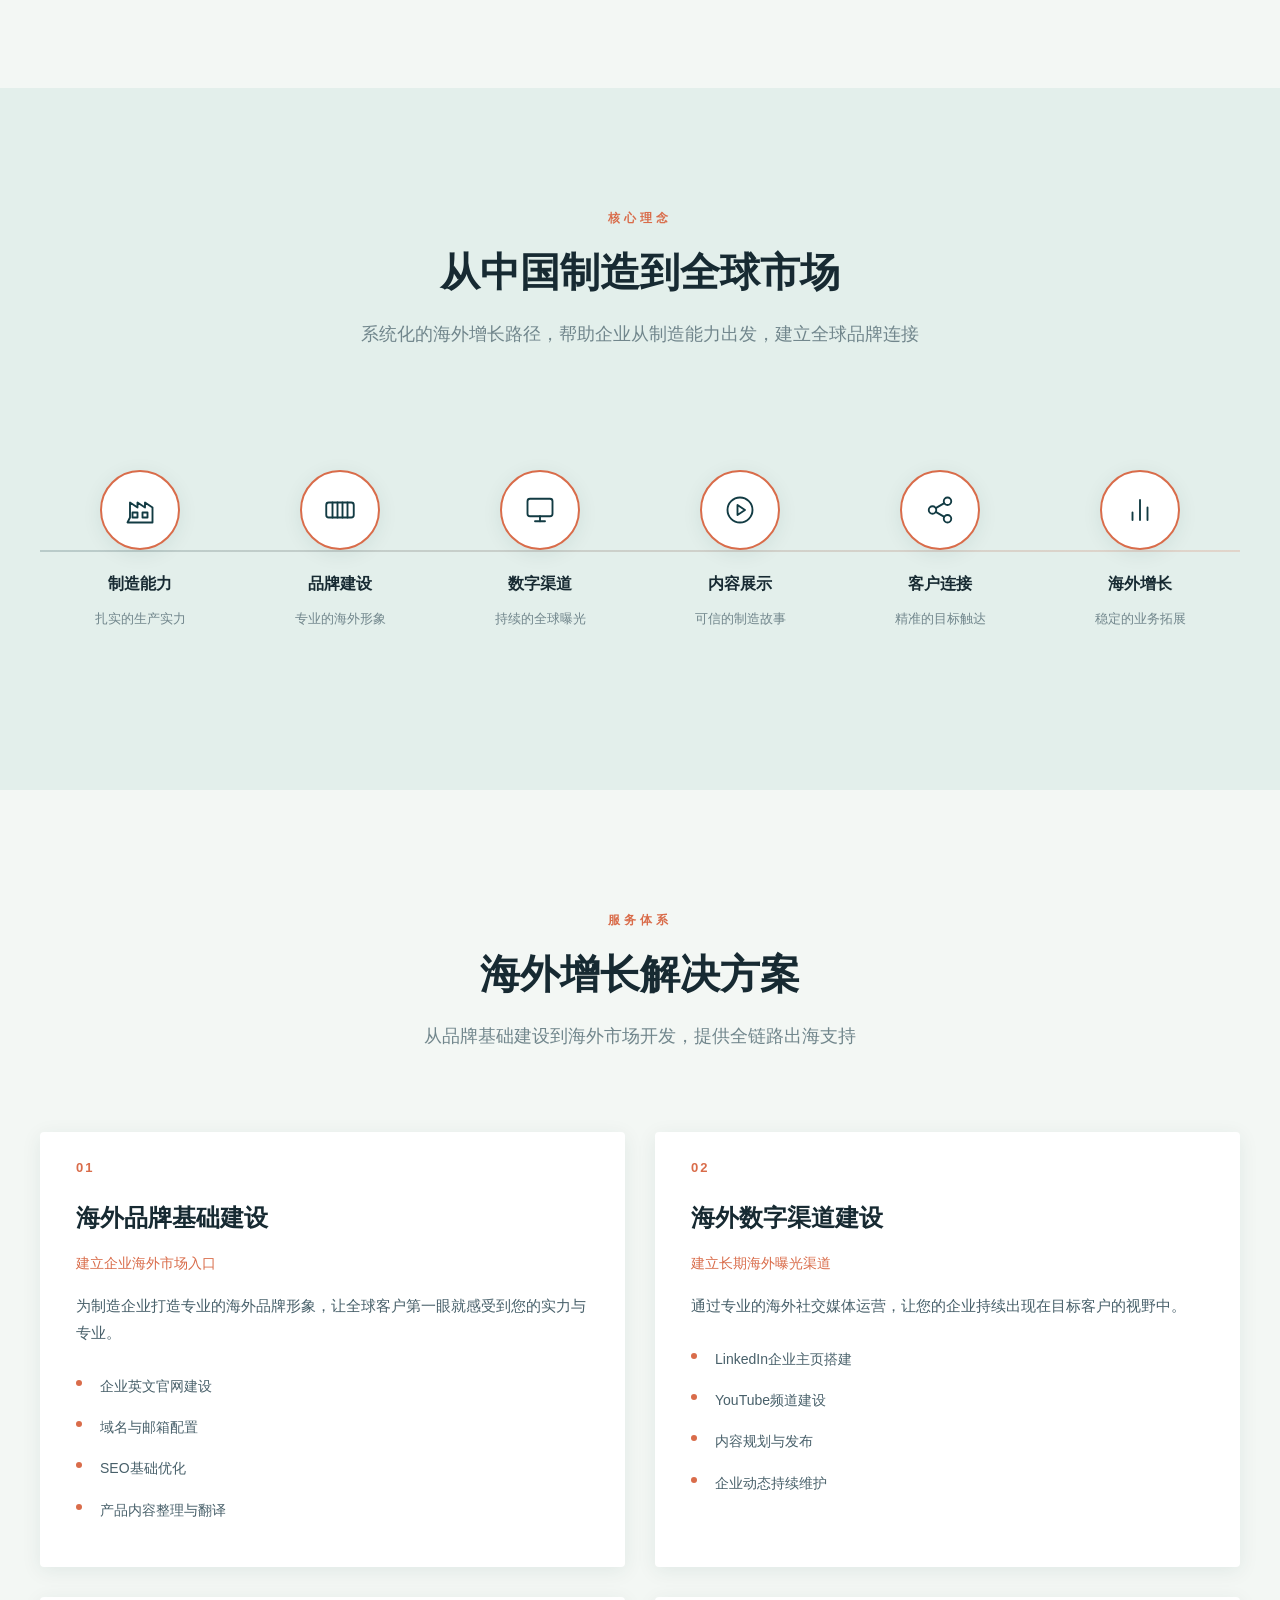
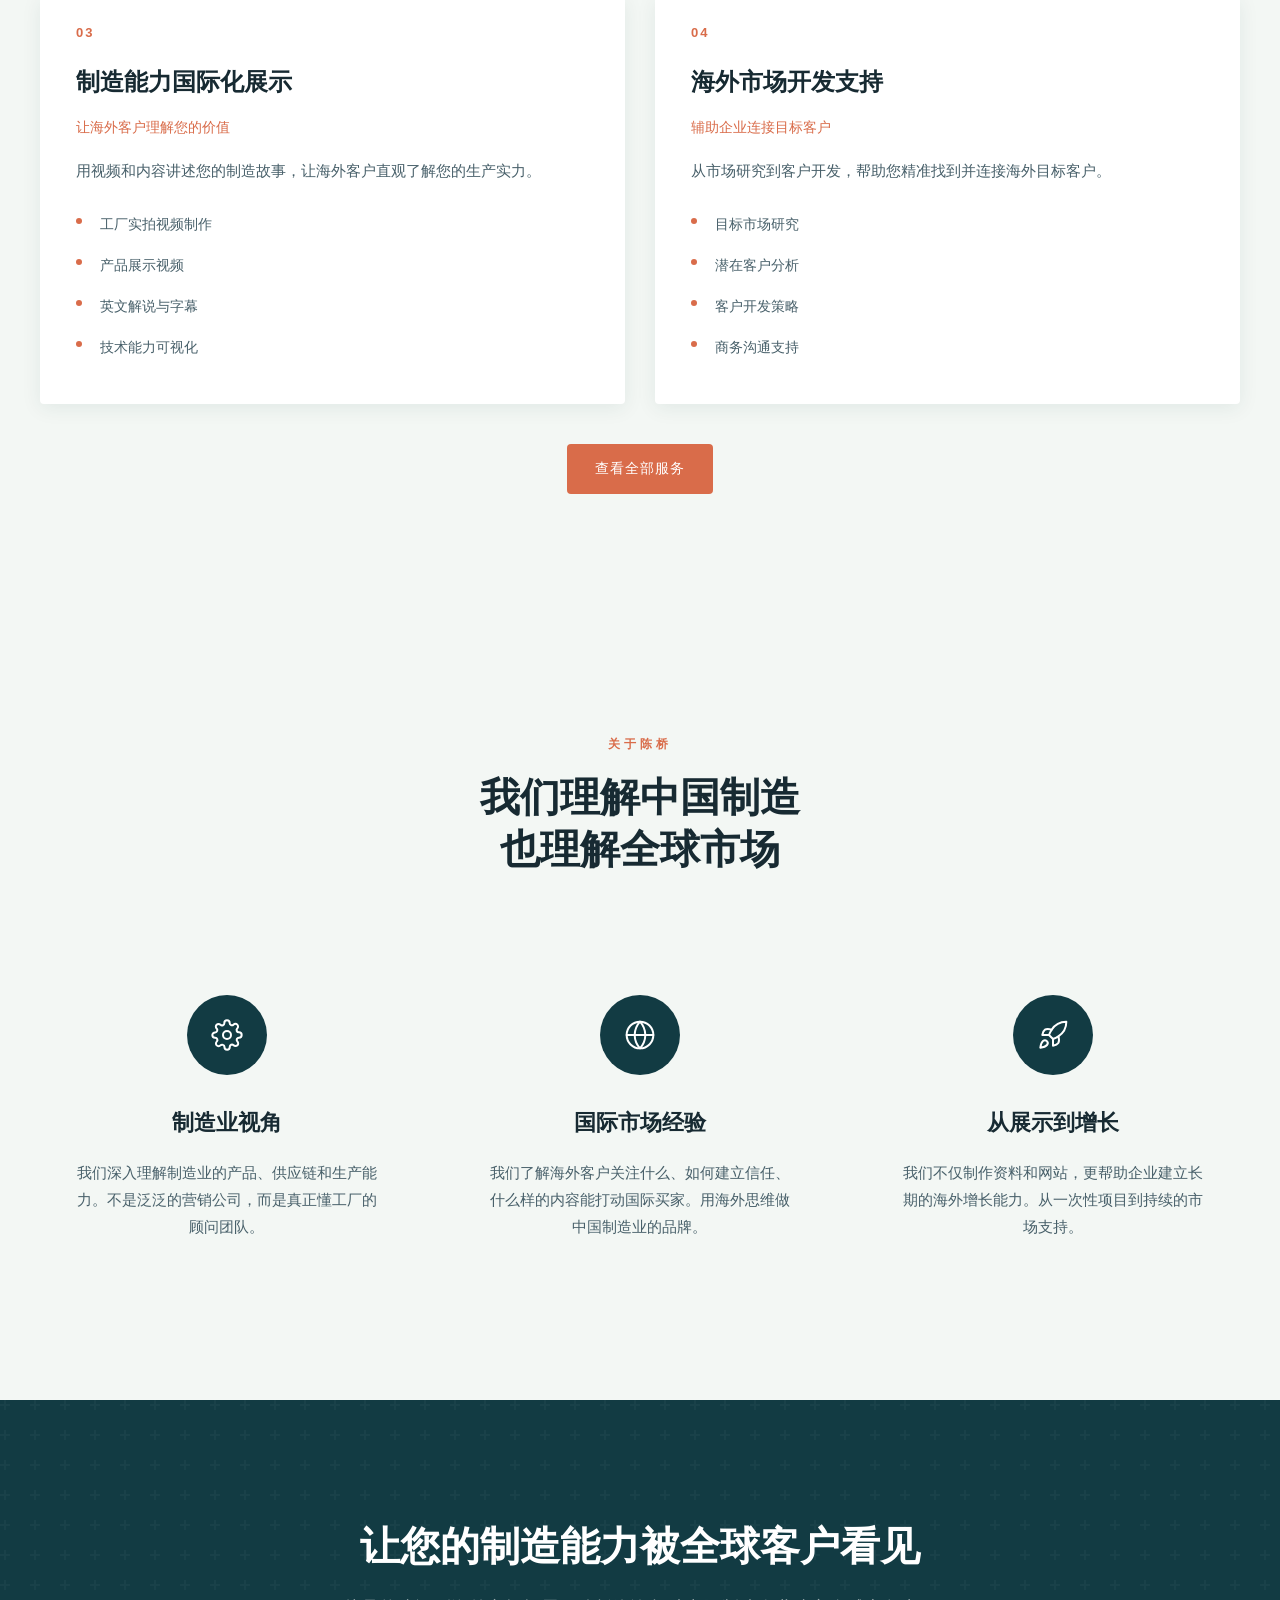
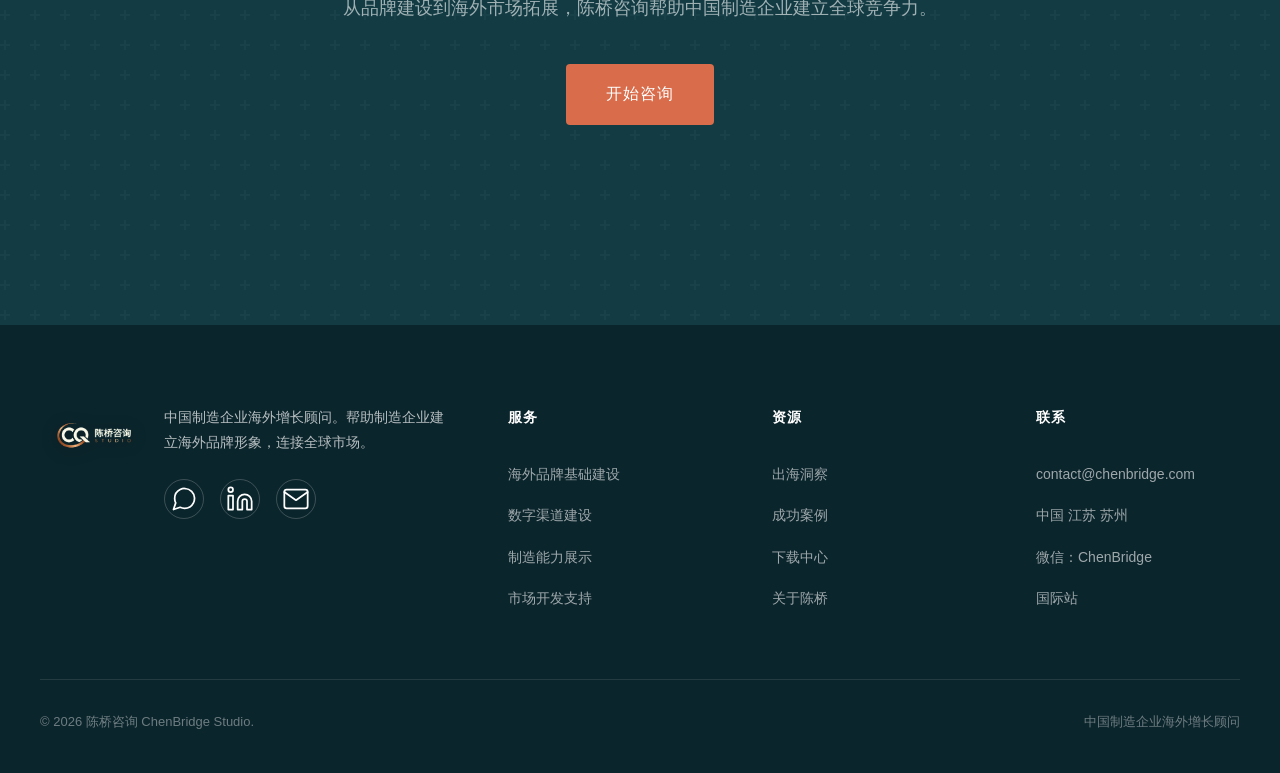
==== commit c98ee401: "优化大陆访问与全站搜索引擎配置" ====
--- a/index.html
+++ b/index.html
@@ -5,14 +5,23 @@
 <meta name="viewport" content="width=device-width, initial-scale=1.0">
 <title>首页 — 陈桥咨询 ChenBridge Studio</title>
 <meta name="description" content="陈桥咨询帮助中国制造企业建立海外品牌形象，通过英文官网、LinkedIn、YouTube、内容营销和SEO，连接全球市场。">
+<meta name="keywords" content="中国制造出海,制造企业出海,海外品牌建设,英文官网,海外市场营销,小微企业出海">
+<meta name="robots" content="index,follow">
+<meta name="author" content="陈桥咨询 ChenBridge Studio">
+<meta name="theme-color" content="#0B252C">
 <link rel="canonical" href="https://chenbridge.com/">
-<link rel="icon" type="image/png" href="favicon.png">
-<link rel="preconnect" href="https://fonts.googleapis.com">
-<link rel="preconnect" href="https://fonts.gstatic.com" crossorigin>
-<link href="https://fonts.googleapis.com/css2?family=Noto+Sans+SC:wght@300;400;500;600;700&display=swap" rel="stylesheet">
+<link rel="icon" type="image/webp" href="images/logo-chenbridge.webp">
+<meta property="og:type" content="website">
+<meta property="og:title" content="陈桥咨询 ChenBridge Studio｜帮助中国企业走向全球">
+<meta property="og:description" content="帮助中国制造与小微企业建立海外品牌，连接全球市场。">
+<meta property="og:url" content="https://chenbridge.com/">
+<meta property="og:locale" content="zh_CN">
 <link rel="stylesheet" href="css/style.css">
 </head>
 <body>
+<script type="application/ld+json">
+{"@context":"https://schema.org","@type":"ProfessionalService","name":"陈桥咨询 ChenBridge Studio","url":"https://chenbridge.com/","logo":"https://chenbridge.com/images/logo-chenbridge.webp","description":"帮助中国制造与小微企业建立海外品牌、拓展全球市场的数字化咨询服务。","areaServed":"中国","address":{"@type":"PostalAddress","addressCountry":"CN","addressRegion":"江苏省","addressLocality":"苏州市"},"sameAs":["https://www.chenbridge.com"]}
+</script>
 
 <!-- SPLASH SCREEN -->
 <div class="splash-screen" id="splash">
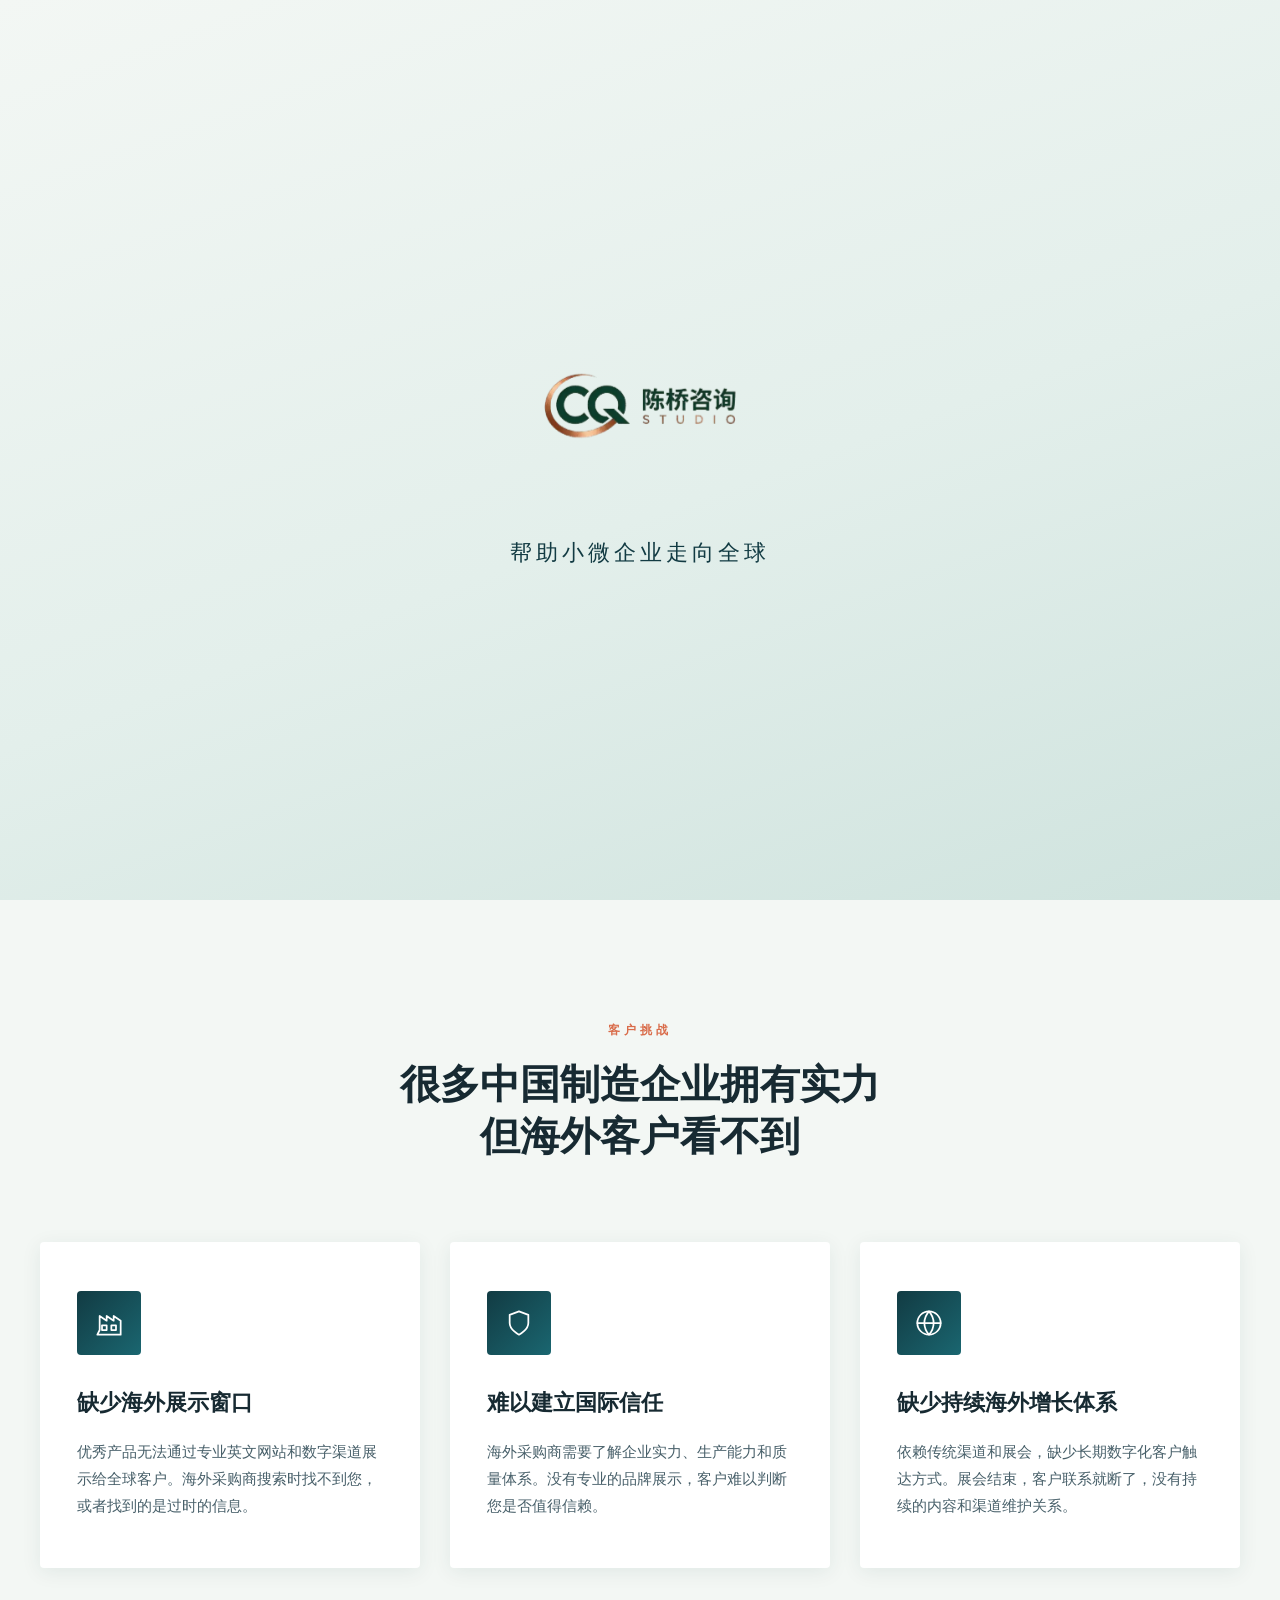
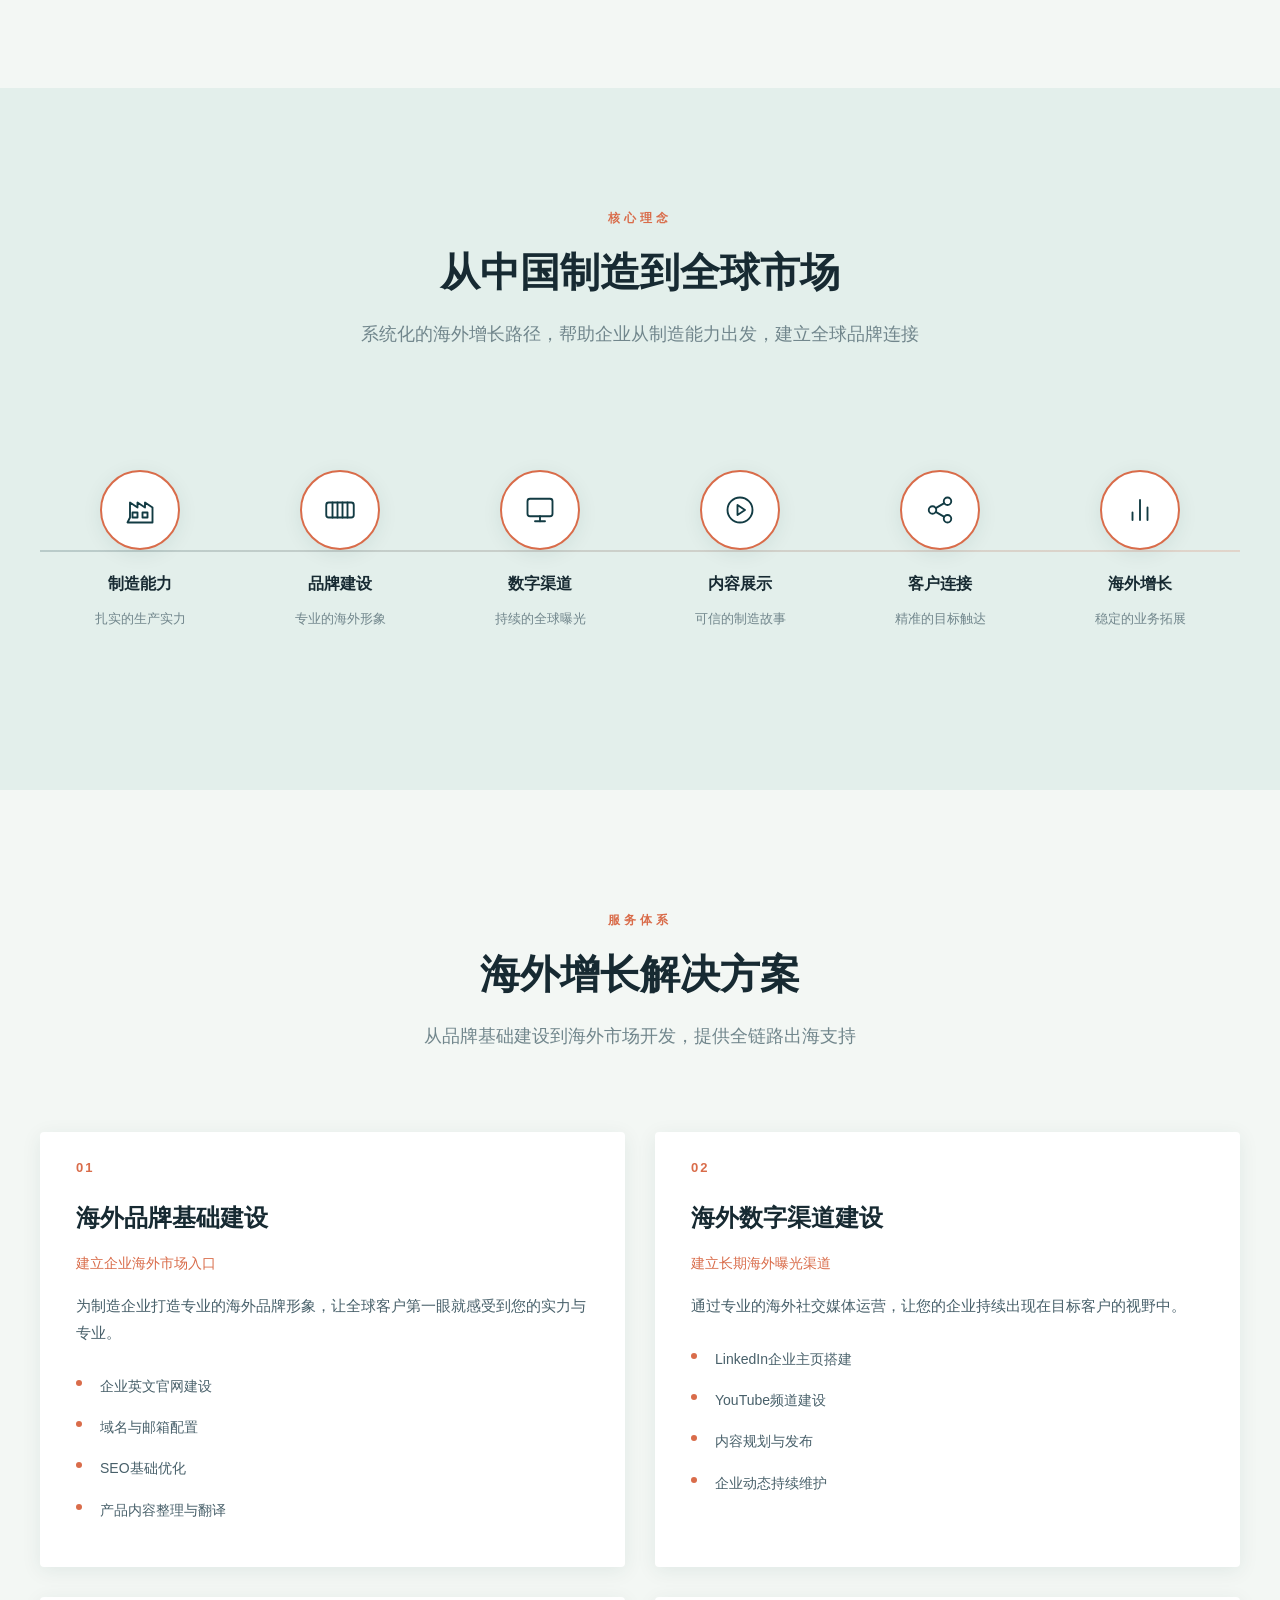
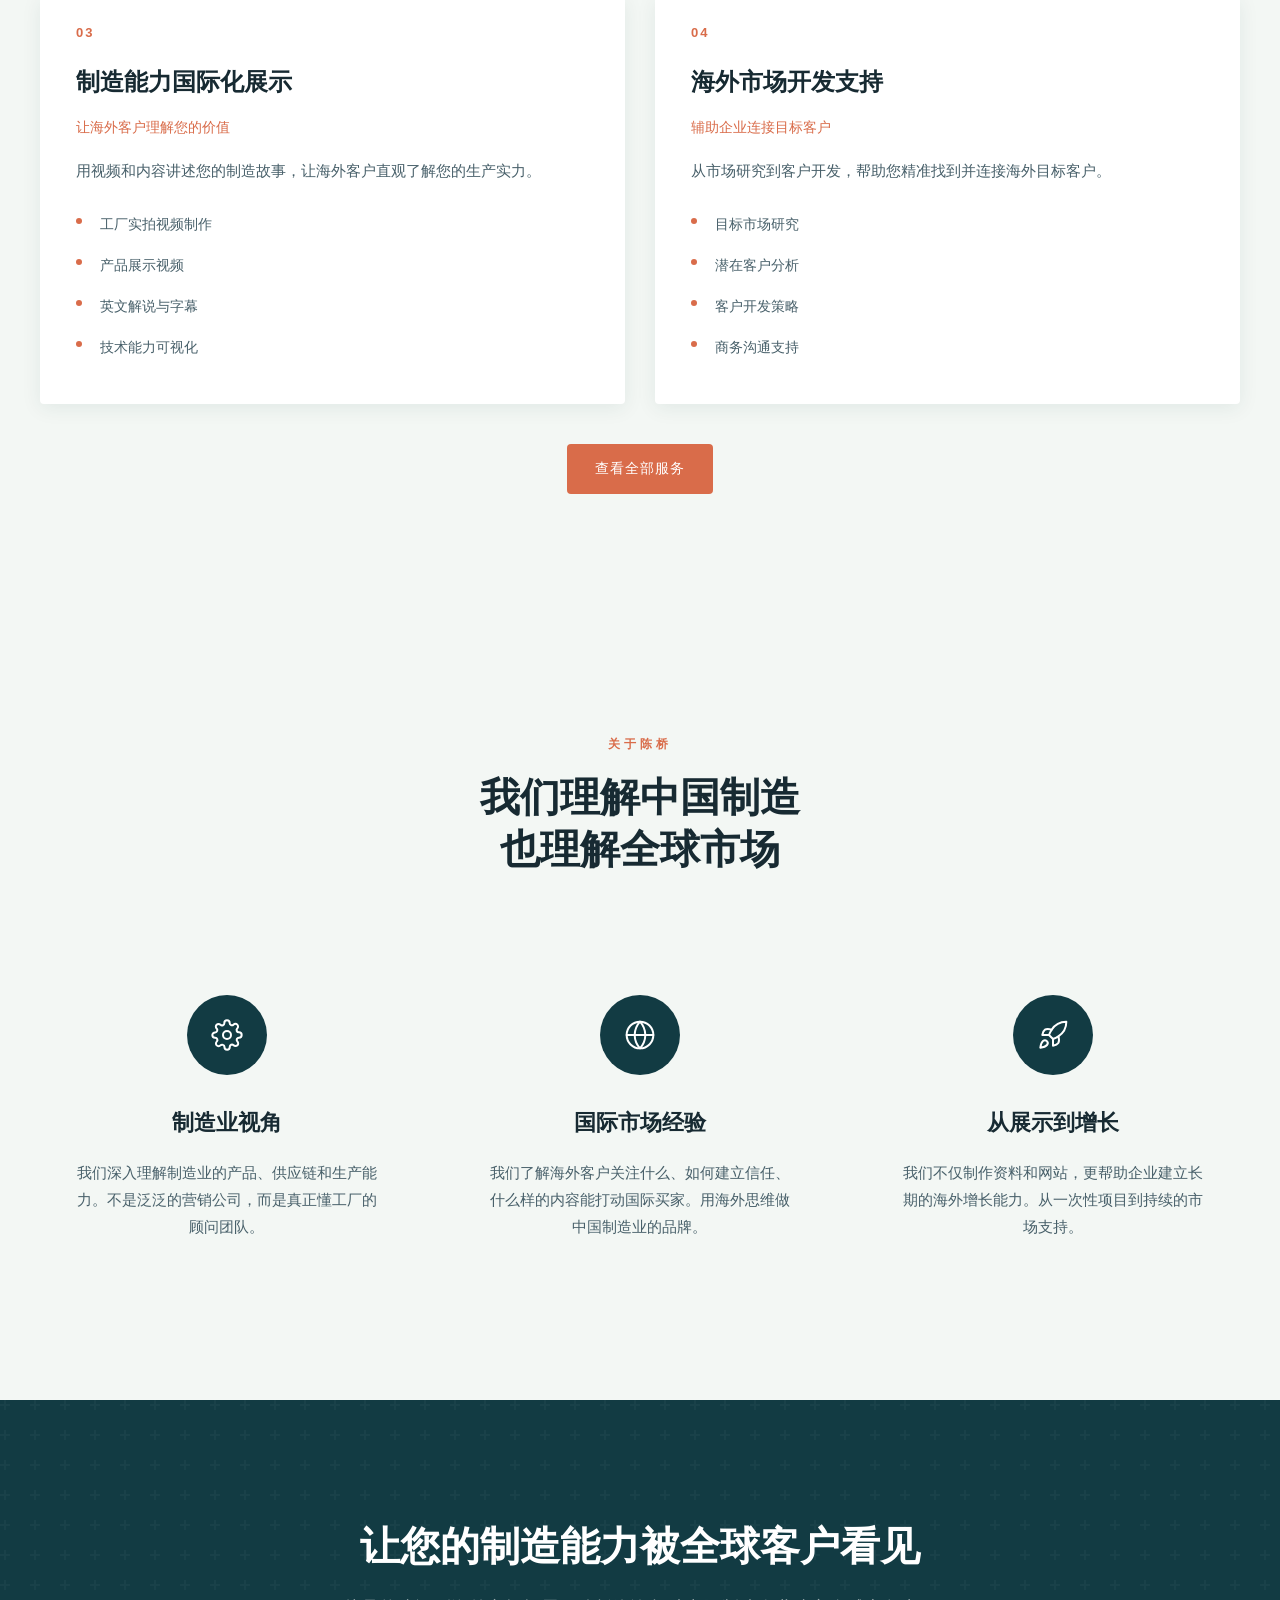
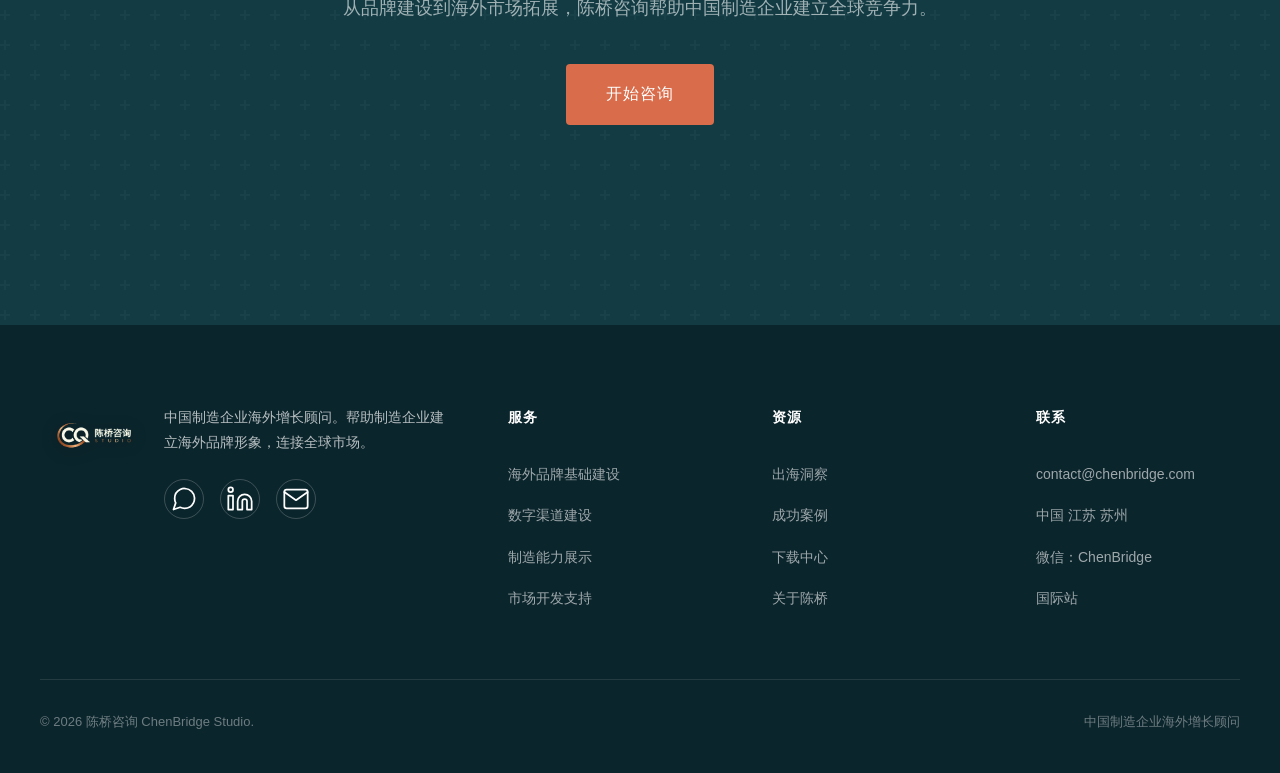
==== commit 7eaa4ae4: "v5" ====
--- a/index.html
+++ b/index.html
@@ -29,7 +29,6 @@
     <img src="images/logo-splash.webp" alt="陈桥咨询 ChenBridge Studio">
   </div>
   <div class="splash-text">帮助小微企业走向全球</div>
-  <div class="splash-line"></div>
 </div>
 
 <!-- HEADER -->
--- a/css/style.css
+++ b/css/style.css
@@ -26,10 +26,8 @@
 .splash-logo{width:280px;max-width:65vw;margin-bottom:50px;opacity:0;animation:splashLogoIn 1.2s ease forwards;}
 .splash-logo img{width:100%;height:auto;display:block;}
 .splash-text{font-size:22px;color:var(--primary);letter-spacing:4px;font-weight:300;opacity:0;animation:splashTextIn 0.8s ease 1.5s forwards;text-align:center;padding:0 20px;}
-.splash-line{width:0;height:2px;background:var(--accent);margin-top:24px;animation:splashLineGrow 0.8s ease 2s forwards;}
 @keyframes splashLogoIn{0%{opacity:0;transform:scale(0.9);}100%{opacity:1;transform:scale(1);}}
 @keyframes splashTextIn{to{opacity:1;}}
-@keyframes splashLineGrow{to{width:80px;}}
 
 /* ===== HEADER - 菜单右对齐 ===== */
 .header{position:fixed;top:0;left:0;width:100%;z-index:1000;padding:8px 0;background:rgba(11,37,44,0.42);backdrop-filter:blur(12px);-webkit-backdrop-filter:blur(12px);border-bottom:1px solid rgba(255,255,255,0.08);transition:all 0.4s ease;}
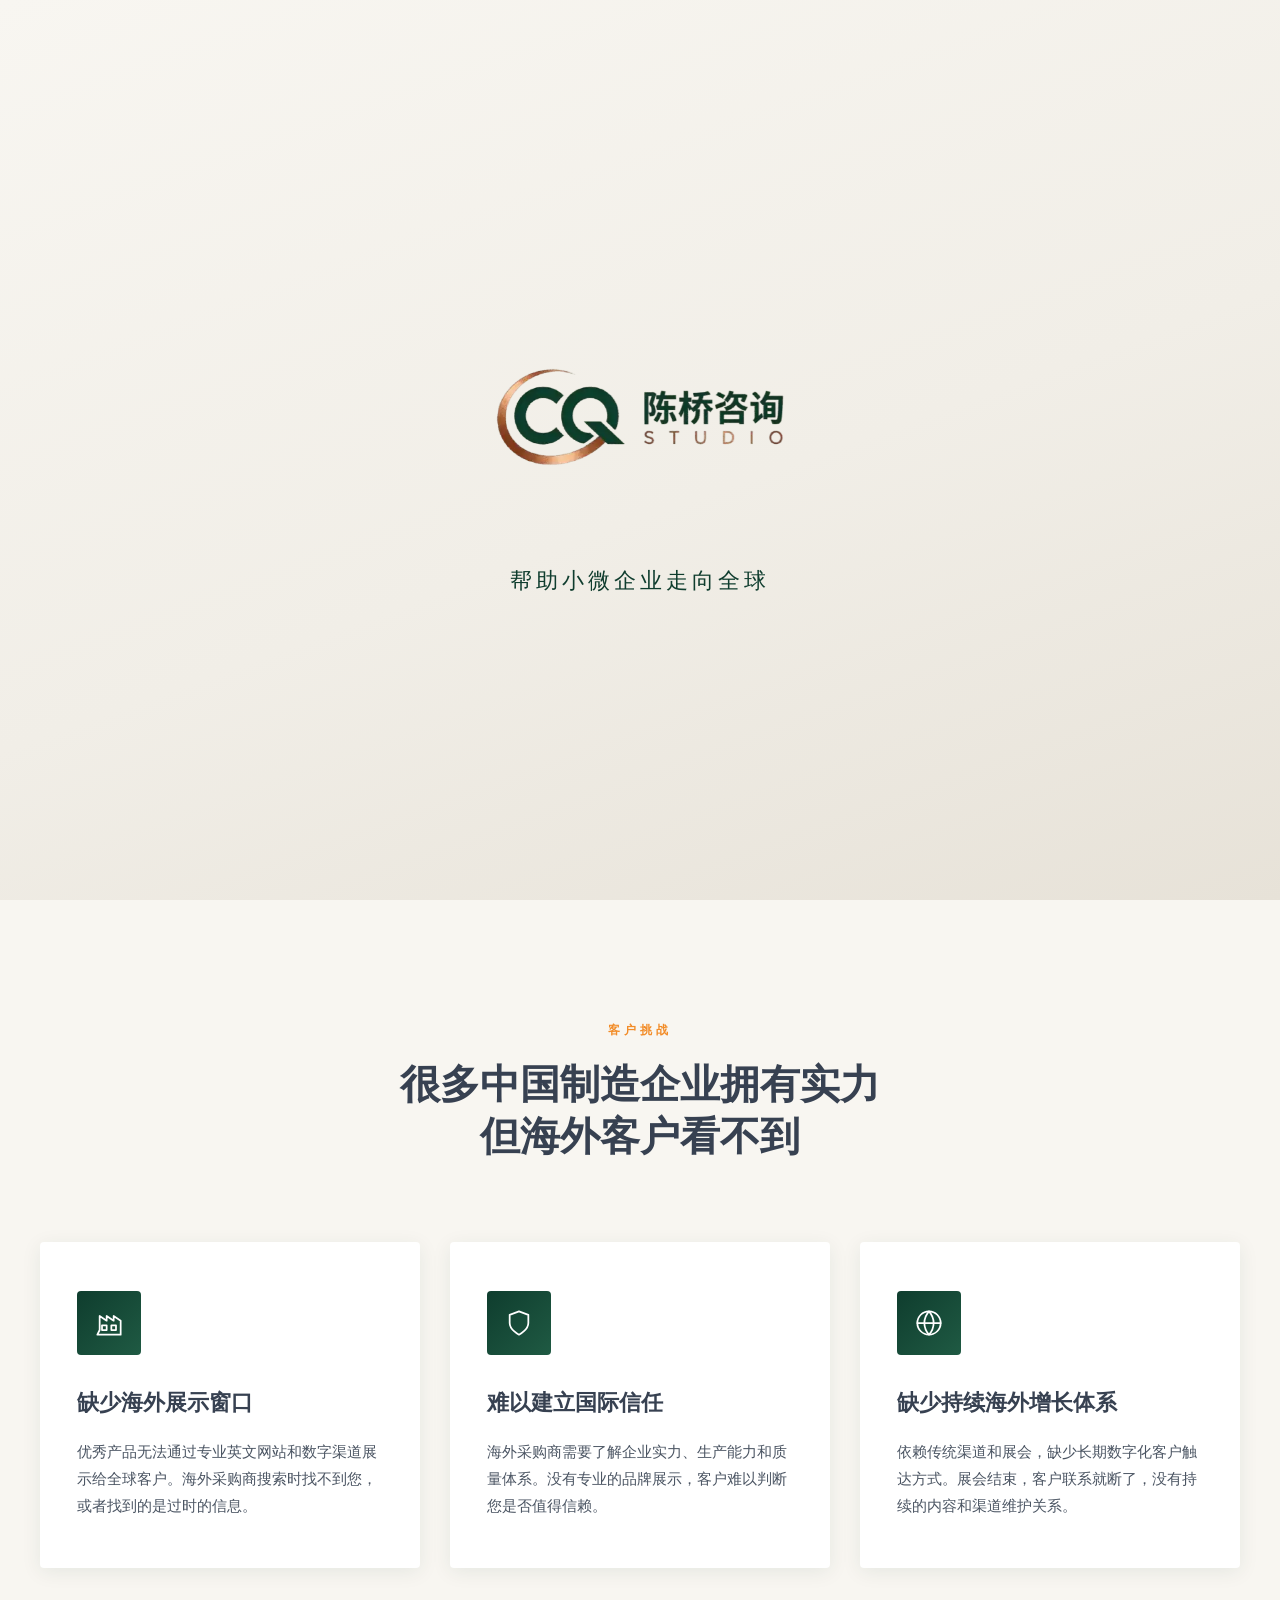
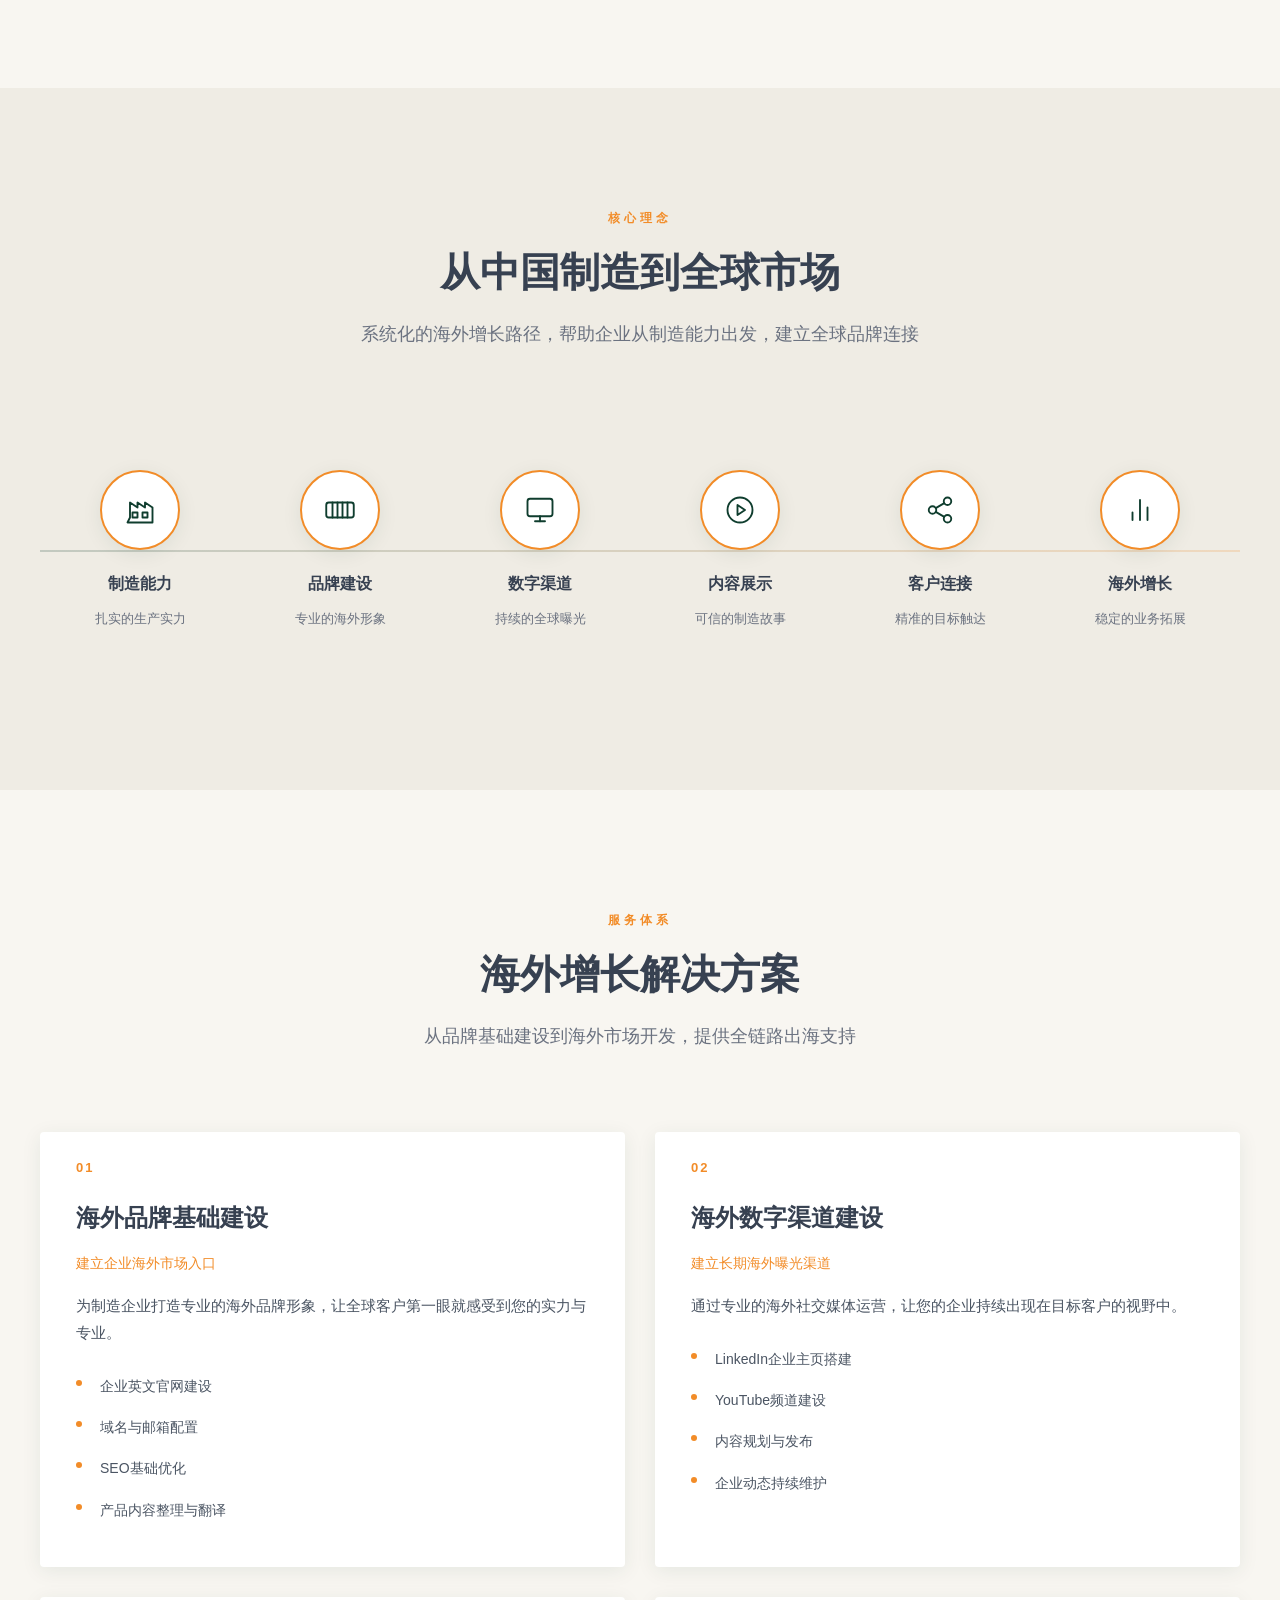
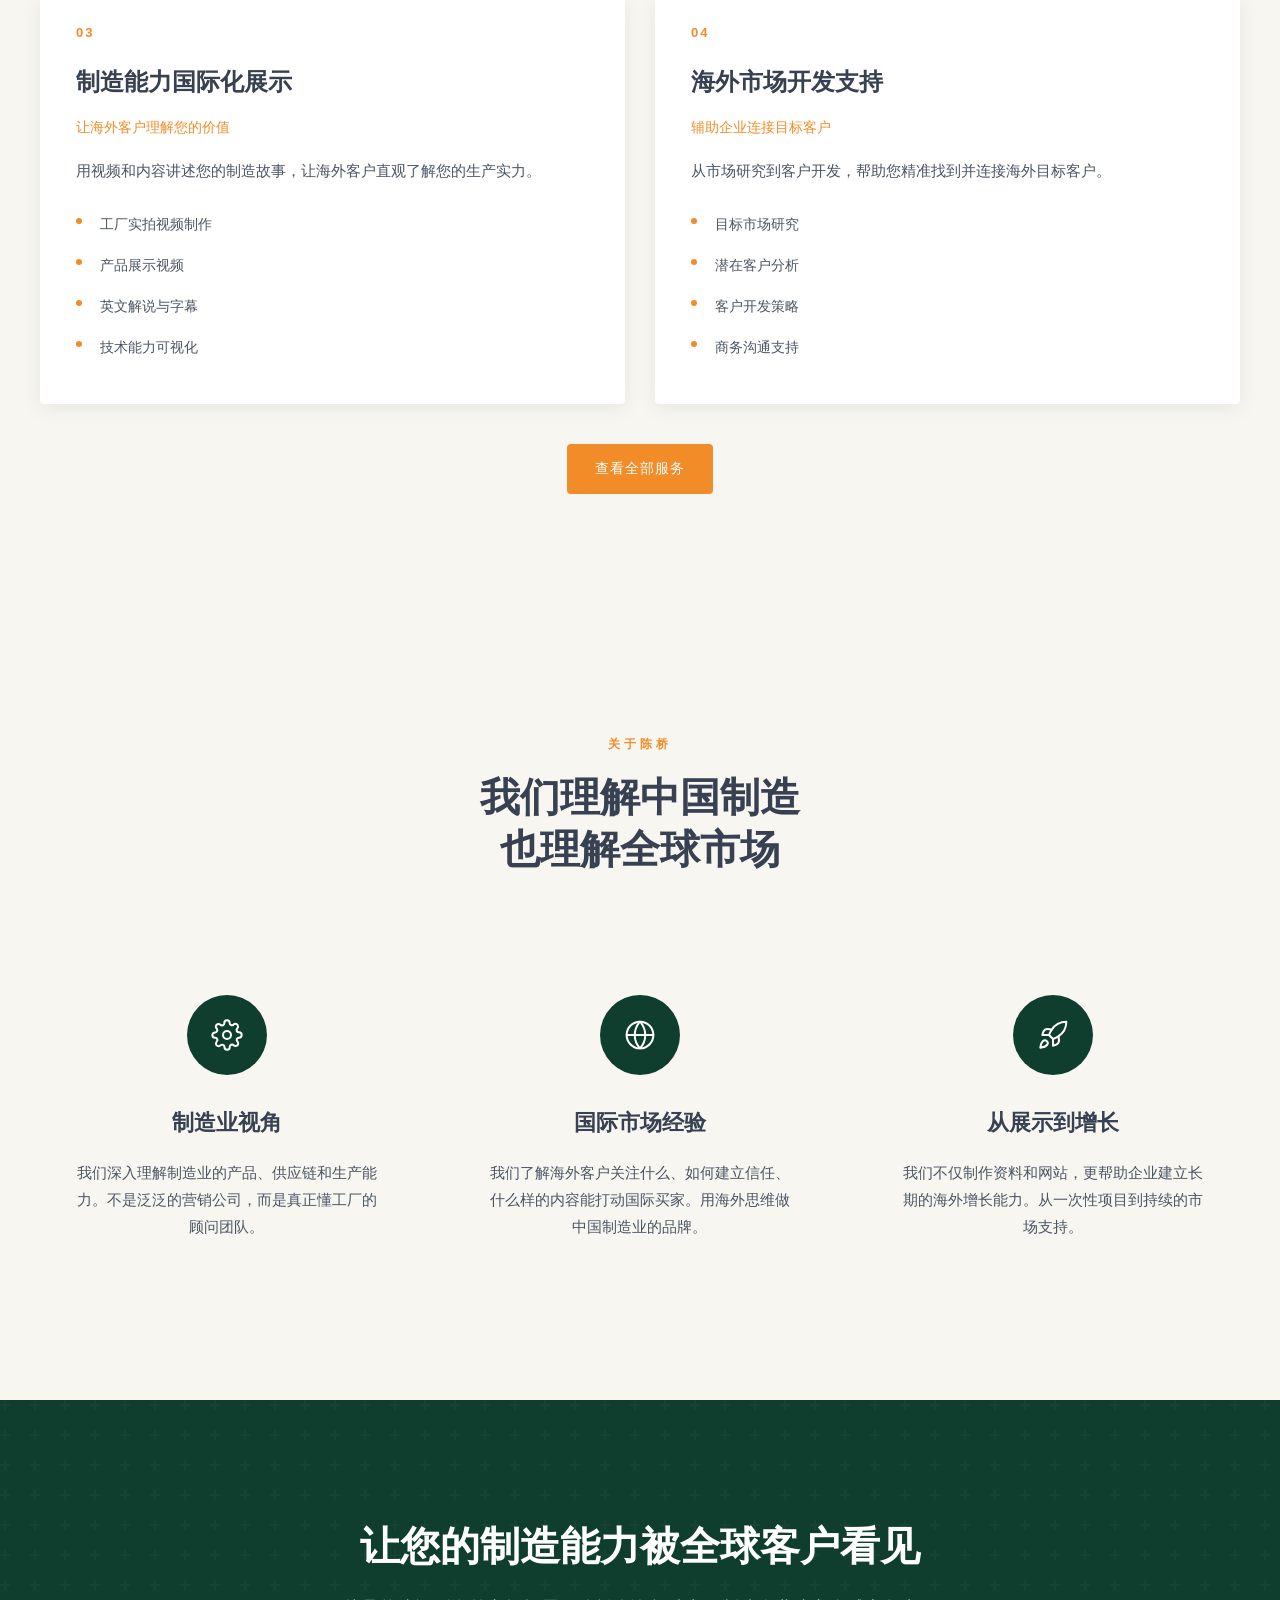
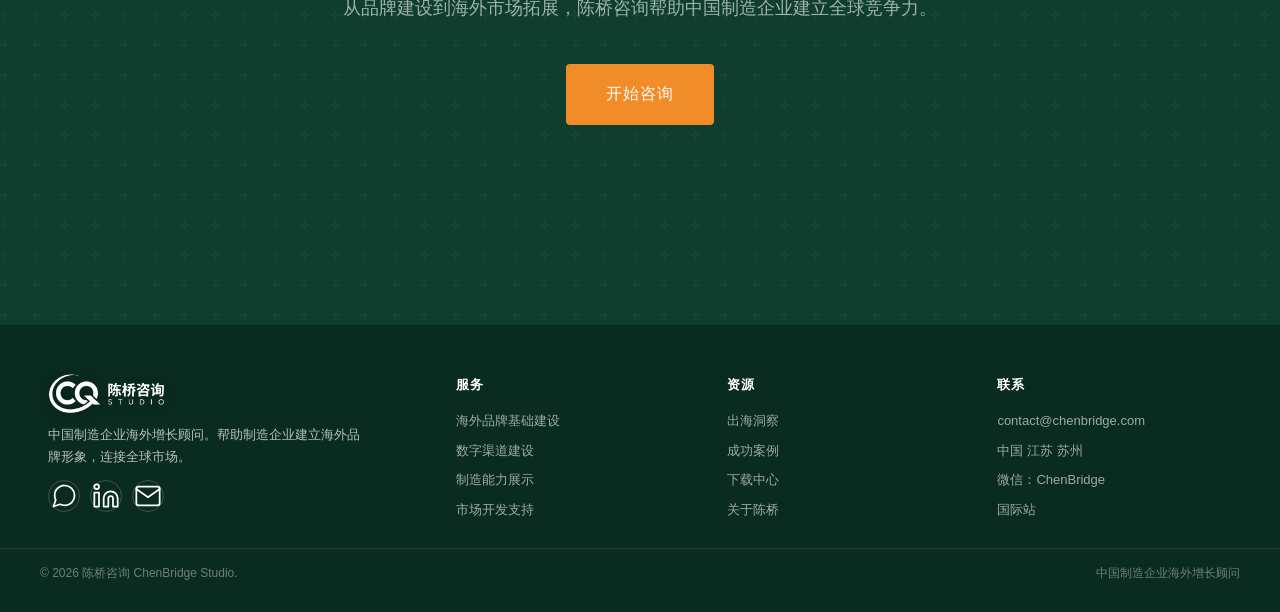
==== commit b1b6b7db: "version update" ====
--- a/index.html
+++ b/index.html
@@ -10,12 +10,15 @@
 <meta name="author" content="陈桥咨询 ChenBridge Studio">
 <meta name="theme-color" content="#0B252C">
 <link rel="canonical" href="https://chenbridge.com/">
-<link rel="icon" type="image/webp" href="images/logo-chenbridge.webp">
 <meta property="og:type" content="website">
 <meta property="og:title" content="陈桥咨询 ChenBridge Studio｜帮助中国企业走向全球">
 <meta property="og:description" content="帮助中国制造与小微企业建立海外品牌，连接全球市场。">
 <meta property="og:url" content="https://chenbridge.com/">
 <meta property="og:locale" content="zh_CN">
+<link rel="icon" href="favicon/favicon.ico" sizes="any">
+<link rel="icon" type="image/png" sizes="32x32" href="favicon/favicon-32.png">
+<link rel="icon" type="image/png" sizes="16x16" href="favicon/favicon-16.png">
+<link rel="apple-touch-icon" sizes="180x180" href="favicon/apple-touch-icon.png">
 <link rel="stylesheet" href="css/style.css">
 </head>
 <body>
@@ -82,20 +85,6 @@
       </div>
     </div>
   </div>
-  <div class="hero-stats">
-    <div class="stat-item">
-      <h3 class="counter" data-target="50">0</h3>
-      <p>服务制造企业</p>
-    </div>
-    <div class="stat-item">
-      <h3 class="counter" data-target="12">0</h3>
-      <p>覆盖国家地区</p>
-    </div>
-    <div class="stat-item">
-      <h3 class="counter" data-target="98">0</h3>
-      <p>客户满意度%</p>
-    </div>
-  </div>
 </section>
 
 <!-- CHALLENGES -->
--- a/css/style.css
+++ b/css/style.css
@@ -1,19 +1,19 @@
 /* ===== ChenBridge Studio ===== */
 :root{
-  --primary:#123B43;
-  --primary-light:#1A6670;
-  --primary-dark:#0B252C;
-  --accent:#D96C4A;
-  --accent-light:#E58A68;
-  --teal:#1B8A83;
-  --bg:#F3F7F4;
-  --bg-dark:#E3EFEB;
-  --text:#172A32;
-  --text-light:#48606A;
-  --text-muted:#71868C;
+  --primary:#0F3D2E;
+  --primary-light:#1F5A43;
+  --primary-dark:#0A2B20;
+  --accent:#F28C28;
+  --accent-light:#FFAA4D;
+  --teal:#2E8B67;
+  --bg:#F8F6F1;
+  --bg-dark:#EFECE4;
+  --text:#374151;
+  --text-light:#4B5563;
+  --text-muted:#6B7280;
   --white:#FFFFFF;
-  --shadow:0 4px 20px rgba(18,59,67,0.08);
-  --shadow-lg:0 8px 40px rgba(18,59,67,0.15);
+  --shadow:0 4px 20px rgba(15,61,46,0.08);
+  --shadow-lg:0 8px 40px rgba(15,61,46,0.15);
   --radius:4px;
 }
 *{margin:0;padding:0;box-sizing:border-box;}
@@ -21,21 +21,21 @@
 body{font-family:'Noto Sans SC','PingFang SC','Microsoft YaHei',sans-serif;color:var(--text);background:var(--bg);line-height:1.8;overflow-x:hidden;}
 
 /* ===== SPLASH SCREEN - 高级灰白色 ===== */
-.splash-screen{position:fixed;inset:0;z-index:99999;background:linear-gradient(160deg,#F3F7F4 0%,#E3EFEB 55%,#CFE3DE 100%);display:flex;flex-direction:column;align-items:center;justify-content:center;}
+.splash-screen{position:fixed;inset:0;z-index:99999;background:linear-gradient(160deg,#F8F6F1 0%,#F1EEE7 55%,#E7E2D8 100%);display:flex;flex-direction:column;align-items:center;justify-content:center;text-align:center;}
 .splash-screen.hide{opacity:0;visibility:hidden;pointer-events:none;transition:opacity 0.8s ease,visibility 0.8s ease;}
-.splash-logo{width:280px;max-width:65vw;margin-bottom:50px;opacity:0;animation:splashLogoIn 1.2s ease forwards;}
-.splash-logo img{width:100%;height:auto;display:block;}
-.splash-text{font-size:22px;color:var(--primary);letter-spacing:4px;font-weight:300;opacity:0;animation:splashTextIn 0.8s ease 1.5s forwards;text-align:center;padding:0 20px;}
+.splash-logo{width:min(72vw,420px);max-width:420px;margin:0 auto 28px;opacity:0;animation:splashLogoIn 1.2s ease forwards;display:flex;justify-content:center;align-items:center;}
+.splash-logo img{width:100%;height:auto;display:block;margin:0 auto;}
+.splash-text{font-size:22px;color:var(--primary);letter-spacing:4px;font-weight:300;opacity:0;animation:splashTextIn 0.8s ease 1.5s forwards;text-align:center;padding:0 24px;margin:0 auto;width:100%;max-width:560px;}
 @keyframes splashLogoIn{0%{opacity:0;transform:scale(0.9);}100%{opacity:1;transform:scale(1);}}
 @keyframes splashTextIn{to{opacity:1;}}
 
 /* ===== HEADER - 菜单右对齐 ===== */
-.header{position:fixed;top:0;left:0;width:100%;z-index:1000;padding:8px 0;background:rgba(11,37,44,0.42);backdrop-filter:blur(12px);-webkit-backdrop-filter:blur(12px);border-bottom:1px solid rgba(255,255,255,0.08);transition:all 0.4s ease;}
-.header.scrolled{background:rgba(11,37,44,0.94);padding:6px 0;box-shadow:0 4px 30px rgba(11,37,44,0.2);}
+.header{position:fixed;top:0;left:0;width:100%;z-index:1000;padding:8px 0;background:rgba(15,61,46,0.42);backdrop-filter:blur(12px);-webkit-backdrop-filter:blur(12px);border-bottom:1px solid rgba(255,255,255,0.08);transition:all 0.4s ease;}
+.header.scrolled{background:rgba(15,61,46,0.94);padding:6px 0;box-shadow:0 4px 30px rgba(15,61,46,0.2);}
 .header-inner{max-width:1280px;margin:0 auto;padding:0 40px;display:flex;justify-content:space-between;align-items:center;}
 .logo{display:flex;align-items:center;text-decoration:none;flex-shrink:0;}
-.logo img{height:64px;width:auto;display:block;transition:all 0.3s ease;filter:drop-shadow(0 2px 8px rgba(0,0,0,0.24));}
-.header.scrolled .logo img{height:58px;}
+.logo img{height:auto;width:clamp(160px,18vw,224px);max-height:76px;object-fit:contain;display:block;transition:all 0.3s ease;filter:brightness(0) invert(1) drop-shadow(0 2px 10px rgba(0,0,0,0.35));}
+.header.scrolled .logo img{width:clamp(144px,16vw,192px);max-height:68px;}
 .nav{display:flex;align-items:center;gap:36px;margin-left:auto;}
 .nav a{color:rgba(255,255,255,0.8);text-decoration:none;font-size:14px;font-weight:400;transition:all 0.3s;position:relative;letter-spacing:0.5px;}
 .nav a::after{content:'';position:absolute;bottom:-6px;left:50%;transform:translateX(-50%);width:0;height:2px;background:var(--accent);transition:width 0.3s;}
@@ -44,15 +44,15 @@
 .nav a.active{color:var(--accent);}
 .nav a.active::after{width:100%;}
 .btn-primary{background:var(--accent);color:var(--white);padding:12px 28px;border-radius:var(--radius);text-decoration:none;font-size:14px;font-weight:500;letter-spacing:1px;transition:all 0.3s;border:none;cursor:pointer;display:inline-block;flex-shrink:0;}
-.btn-primary:hover{background:var(--accent-light);transform:translateY(-2px);box-shadow:0 8px 25px rgba(217,108,74,0.3);}
+.btn-primary:hover{background:var(--accent-light);transform:translateY(-2px);box-shadow:0 8px 25px rgba(242,140,40,0.3);}
 .btn-outline{border:1px solid rgba(255,255,255,0.35);color:var(--white);padding:12px 28px;border-radius:var(--radius);text-decoration:none;font-size:14px;font-weight:500;transition:all 0.3s;display:inline-block;}
-.btn-outline:hover{border-color:var(--accent);background:rgba(217,108,74,0.12);}
+.btn-outline:hover{border-color:var(--accent);background:rgba(242,140,40,0.12);}
 .btn-small{padding:10px 24px;font-size:13px;}
 .mobile-toggle{display:none;flex-direction:column;gap:5px;background:none;border:none;cursor:pointer;}
 .mobile-toggle span{width:24px;height:2px;background:var(--white);transition:all 0.3s;}
 
 /* ===== HERO ===== */
-.hero{position:relative;height:100vh;min-height:700px;overflow:hidden;background:linear-gradient(135deg,#0B252C 0%,#123B43 48%,#1A6670 100%);}
+.hero{position:relative;height:100vh;min-height:700px;overflow:hidden;background:linear-gradient(135deg,#0A2B20 0%,#0F3D2E 48%,#1F5A43 100%);}
 #hero-canvas{position:absolute;inset:0;width:100%;height:100%;z-index:1;display:block;}
 .hero-content{position:relative;z-index:3;height:100%;display:flex;align-items:center;max-width:1280px;margin:0 auto;padding:0 40px;}
 .hero-inner{max-width:720px;}
@@ -77,8 +77,8 @@
 .stat-item p{color:rgba(255,255,255,0.6);font-size:14px;}
 
 /* ===== PAGE HERO ===== */
-.page-hero{position:relative;height:50vh;min-height:400px;background:linear-gradient(135deg,#0B252C 0%,#123B43 48%,#1A6670 100%);display:flex;align-items:center;justify-content:center;text-align:center;overflow:hidden;isolation:isolate;}
-.page-hero::before{content:'';position:absolute;inset:-20%;z-index:-1;background:radial-gradient(circle at 20% 30%,rgba(217,108,74,0.22),transparent 24%),radial-gradient(circle at 78% 68%,rgba(108,218,195,0.18),transparent 28%);}
+.page-hero{position:relative;height:50vh;min-height:400px;background:linear-gradient(135deg,#0A2B20 0%,#0F3D2E 48%,#1F5A43 100%);display:flex;align-items:center;justify-content:center;text-align:center;overflow:hidden;isolation:isolate;}
+.page-hero::before{content:'';position:absolute;inset:-20%;z-index:-1;background:radial-gradient(circle at 20% 30%,rgba(242,140,40,0.18),transparent 24%),radial-gradient(circle at 78% 68%,rgba(242,140,40,0.12),transparent 28%);}
 .page-hero::after{content:'';position:absolute;inset:0;z-index:-1;opacity:0.22;background-image:linear-gradient(rgba(255,255,255,0.13) 1px,transparent 1px),linear-gradient(90deg,rgba(255,255,255,0.13) 1px,transparent 1px);background-size:72px 72px;mask-image:linear-gradient(to bottom,transparent,black 25%,black 75%,transparent);}
 .page-hero-content{position:relative;z-index:3;max-width:800px;padding:0 40px;}
 .page-hero h1{color:var(--white);font-size:42px;margin-bottom:16px;font-weight:700;}
@@ -95,10 +95,10 @@
 .challenges-grid{display:grid;grid-template-columns:repeat(3,1fr);gap:30px;}
 .challenge-card{background:var(--white);padding:48px 36px;border-radius:var(--radius);box-shadow:var(--shadow);transition:all 0.4s;border:1px solid transparent;position:relative;overflow:hidden;}
 .challenge-card::before{content:'';position:absolute;top:0;left:0;width:100%;height:3px;background:linear-gradient(90deg,var(--accent),transparent);opacity:0;transition:opacity 0.4s;}
-.challenge-card:hover{transform:translateY(-8px);box-shadow:var(--shadow-lg);border-color:rgba(217,108,74,0.22);}
+.challenge-card:hover{transform:translateY(-8px);box-shadow:var(--shadow-lg);border-color:rgba(242,140,40,0.22);}
 .challenge-card:hover::before{opacity:1;}
 .challenge-icon{width:64px;height:64px;background:linear-gradient(135deg,var(--primary),var(--primary-light));border-radius:var(--radius);display:flex;align-items:center;justify-content:center;color:var(--white);margin-bottom:28px;transition:all 0.4s;}
-.challenge-card:hover .challenge-icon{transform:scale(1.1) rotate(5deg);box-shadow:0 8px 25px rgba(18,59,67,0.3);}
+.challenge-card:hover .challenge-icon{transform:scale(1.1) rotate(5deg);box-shadow:0 8px 25px rgba(15,61,46,0.3);}
 .challenge-icon svg{width:28px;height:28px;stroke:var(--white);fill:none;stroke-width:1.5;stroke-linecap:round;stroke-linejoin:round;}
 .challenge-card h3{font-size:22px;font-weight:600;color:var(--text);margin-bottom:16px;}
 .challenge-card p{color:var(--text-light);font-size:15px;line-height:1.8;}
@@ -145,10 +145,10 @@
 .timeline-dot{position:absolute;width:20px;height:20px;background:var(--accent);border:4px solid var(--bg);border-radius:50%;top:0;transition:all 0.4s;}
 .timeline-item:nth-child(odd) .timeline-dot{right:-10px;}
 .timeline-item:nth-child(even) .timeline-dot{left:-10px;}
-.timeline-item:hover .timeline-dot{transform:scale(1.3);box-shadow:0 0 15px rgba(217,108,74,0.4);}
+.timeline-item:hover .timeline-dot{transform:scale(1.3);box-shadow:0 0 15px rgba(242,140,40,0.4);}
 .timeline-content{background:var(--white);padding:32px;border-radius:var(--radius);box-shadow:var(--shadow);max-width:420px;transition:all 0.4s;}
 .timeline-content:hover{transform:scale(1.02);box-shadow:var(--shadow-lg);}
-.timeline-content .step-num{font-size:48px;font-weight:700;color:rgba(217,108,74,0.18);line-height:1;margin-bottom:8px;}
+.timeline-content .step-num{font-size:48px;font-weight:700;color:rgba(242,140,40,0.18);line-height:1;margin-bottom:8px;}
 .timeline-content h4{font-size:20px;font-weight:600;margin-bottom:12px;color:var(--text);}
 .timeline-content p{color:var(--text-light);font-size:14px;line-height:1.8;}
 
@@ -160,11 +160,11 @@
 .case-header h3{font-size:20px;font-weight:600;}
 .case-body{padding:36px;display:grid;grid-template-columns:1fr 1fr;gap:30px;}
 .case-before h4,.case-after h4{font-size:13px;letter-spacing:2px;text-transform:uppercase;margin-bottom:16px;font-weight:600;}
-.case-before h4{color:#C94F4F;}
+.case-before h4{color:#B85E0A;}
 .case-after h4{color:var(--teal);}
 .case-before ul,.case-after ul{list-style:none;}
 .case-before li,.case-after li{padding:8px 0;padding-left:24px;position:relative;font-size:14px;color:var(--text-light);line-height:1.6;}
-.case-before li::before{content:'';position:absolute;left:0;top:13px;width:8px;height:2px;background:#C94F4F;border-radius:1px;}
+.case-before li::before{content:'';position:absolute;left:0;top:13px;width:8px;height:2px;background:#B85E0A;border-radius:1px;}
 .case-after li::before{content:'';position:absolute;left:0;top:10px;width:14px;height:14px;border:2px solid var(--teal);border-radius:50%;}
 .case-after li::after{content:'';position:absolute;left:4px;top:14px;width:6px;height:3px;border-left:2px solid var(--teal);border-bottom:2px solid var(--teal);transform:rotate(-45deg);}
 .case-result{padding:20px 36px;background:var(--bg-dark);border-top:1px solid rgba(0,0,0,0.05);}
@@ -176,7 +176,7 @@
 .industry-card{position:relative;height:280px;border-radius:var(--radius);overflow:hidden;cursor:pointer;background:var(--primary);}
 .industry-card img{width:100%;height:100%;object-fit:cover;display:block;transition:all 0.4s;filter:grayscale(30%);}
 .industry-card:hover img{transform:scale(1.1);filter:grayscale(0%);}
-.industry-overlay{position:absolute;inset:0;background:linear-gradient(to top,rgba(11,37,44,0.92) 0%,rgba(11,37,44,0.08) 65%);display:flex;align-items:flex-end;padding:30px;}
+.industry-overlay{position:absolute;inset:0;background:linear-gradient(to top,rgba(15,61,46,0.92) 0%,rgba(15,61,46,0.08) 65%);display:flex;align-items:flex-end;padding:30px;}
 .industry-overlay h3{color:var(--white);font-size:20px;font-weight:600;}
 
 /* ===== INSIGHTS ===== */
@@ -197,19 +197,19 @@
 .cta-section .section-subtitle{color:rgba(255,255,255,0.6);}
 
 /* ===== FOOTER ===== */
-.footer{background:var(--primary-dark);color:rgba(255,255,255,0.7);padding:80px 40px 40px;}
-.footer-inner{max-width:1280px;margin:0 auto;display:grid;grid-template-columns:2fr 1fr 1fr 1fr;gap:60px;}
-.footer-brand{display:flex;align-items:flex-start;gap:16px;margin-bottom:20px;}
-.footer-brand img{height:60px;width:auto;display:block;filter:drop-shadow(0 2px 8px rgba(0,0,0,0.3));opacity:1;}
+.footer{background:var(--primary-dark);color:rgba(255,255,255,0.7);padding:48px 0 28px;}
+.footer-inner{max-width:1280px;margin:0 auto;padding:0 40px;display:grid;grid-template-columns:1.6fr 1fr 1fr 1fr;gap:24px 28px;box-sizing:border-box;align-items:start;}
+.footer-brand{display:flex;flex-direction:column;align-items:flex-start;gap:10px;margin-bottom:0;padding-left:8px;}
+.footer-brand img{height:auto;width:clamp(90px,10vw,120px);max-height:44px;object-fit:contain;display:block;filter:brightness(0) invert(1) drop-shadow(0 2px 8px rgba(0,0,0,0.3));opacity:1;}
 .footer-brand-desc{flex:1;}
-.footer-brand-desc p{font-size:14px;line-height:1.8;margin-bottom:24px;max-width:320px;}
-.footer-social{display:flex;gap:16px;}
-.footer-social a{width:40px;height:40px;border:1px solid rgba(255,255,255,0.2);border-radius:50%;display:flex;align-items:center;justify-content:center;color:var(--white);text-decoration:none;transition:all 0.3s;font-size:14px;}
+.footer-brand-desc p{font-size:13px;line-height:1.7;margin-bottom:12px;max-width:320px;}
+.footer-social{display:flex;gap:10px;}
+.footer-social a{width:32px;height:32px;border:1px solid rgba(255,255,255,0.2);border-radius:50%;display:flex;align-items:center;justify-content:center;color:var(--white);text-decoration:none;transition:all 0.3s;font-size:14px;}
 .footer-social a:hover{background:var(--accent);border-color:var(--accent);transform:translateY(-3px);}
-.footer-col h4{color:var(--white);font-size:14px;font-weight:600;margin-bottom:24px;letter-spacing:1px;}
-.footer-col a{display:block;color:rgba(255,255,255,0.6);text-decoration:none;font-size:14px;padding:8px 0;transition:all 0.3s;}
+.footer-col h4{color:var(--white);font-size:13px;font-weight:600;margin-bottom:10px;letter-spacing:1px;}
+.footer-col a{display:block;color:rgba(255,255,255,0.6);text-decoration:none;font-size:13px;padding:3px 0;transition:all 0.3s;}
 .footer-col a:hover{color:var(--accent);padding-left:4px;}
-.footer-bottom{max-width:1280px;margin:60px auto 0;padding-top:30px;border-top:1px solid rgba(255,255,255,0.1);display:flex;justify-content:space-between;font-size:13px;color:rgba(255,255,255,0.4);}
+.footer-bottom{max-width:1280px;margin:24px auto 0;padding:14px 40px 0;border-top:1px solid rgba(255,255,255,0.1);display:flex;justify-content:space-between;font-size:12px;color:rgba(255,255,255,0.4);box-sizing:border-box;}
 
 /* ===== RESOURCES ===== */
 .resources-grid{display:grid;grid-template-columns:repeat(3,1fr);gap:30px;}
@@ -278,12 +278,39 @@
   .footer-inner{grid-template-columns:1fr;}
   .footer-bottom{flex-direction:column;gap:10px;text-align:center;}
   .hero-stats{flex-direction:column;gap:20px;text-align:center;}
-  .splash-logo{width:220px;}
+  .splash-logo{width:min(80vw,320px);}
   .splash-text{font-size:16px;}
-  .logo img{height:58px;}
-  .header.scrolled .logo img{height:54px;}
+  .logo img{width:150px;max-height:60px;}
+  .header.scrolled .logo img{width:130px;max-height:52px;}
   .page-hero h1{font-size:26px;}
   .case-body{grid-template-columns:1fr;}
   .hero-buttons{flex-direction:column;}
   .btn-outline{width:100%;text-align:center;}
 }
+
+
+/* Hero grounded tagline (replaces corner stats) */
+.hero-tagline{
+  position:absolute;bottom:36px;left:0;right:0;z-index:4;
+  text-align:center;padding:0 40px;pointer-events:none;
+}
+.hero-tagline p{
+  display:inline-block;
+  font-size:14px;color:rgba(255,255,255,0.7);
+  letter-spacing:0.5px;line-height:1.6;
+  padding:10px 20px;
+  border:1px solid rgba(255,255,255,0.15);
+  border-radius:999px;
+  background:rgba(10,43,32,0.35);
+  backdrop-filter:blur(8px);
+}
+@media(max-width:768px){
+  .hero-tagline{bottom:20px;padding:0 20px;}
+  .hero-tagline p{font-size:12px;padding:8px 14px;}
+  .footer{padding:36px 0 24px;}
+  .footer-inner{gap:20px;padding:0 20px;}
+  .footer-bottom{padding-left:20px;padding-right:20px;}
+  .footer-brand{padding-left:4px;}
+}
+
+.hero-tagline{display:none!important;}
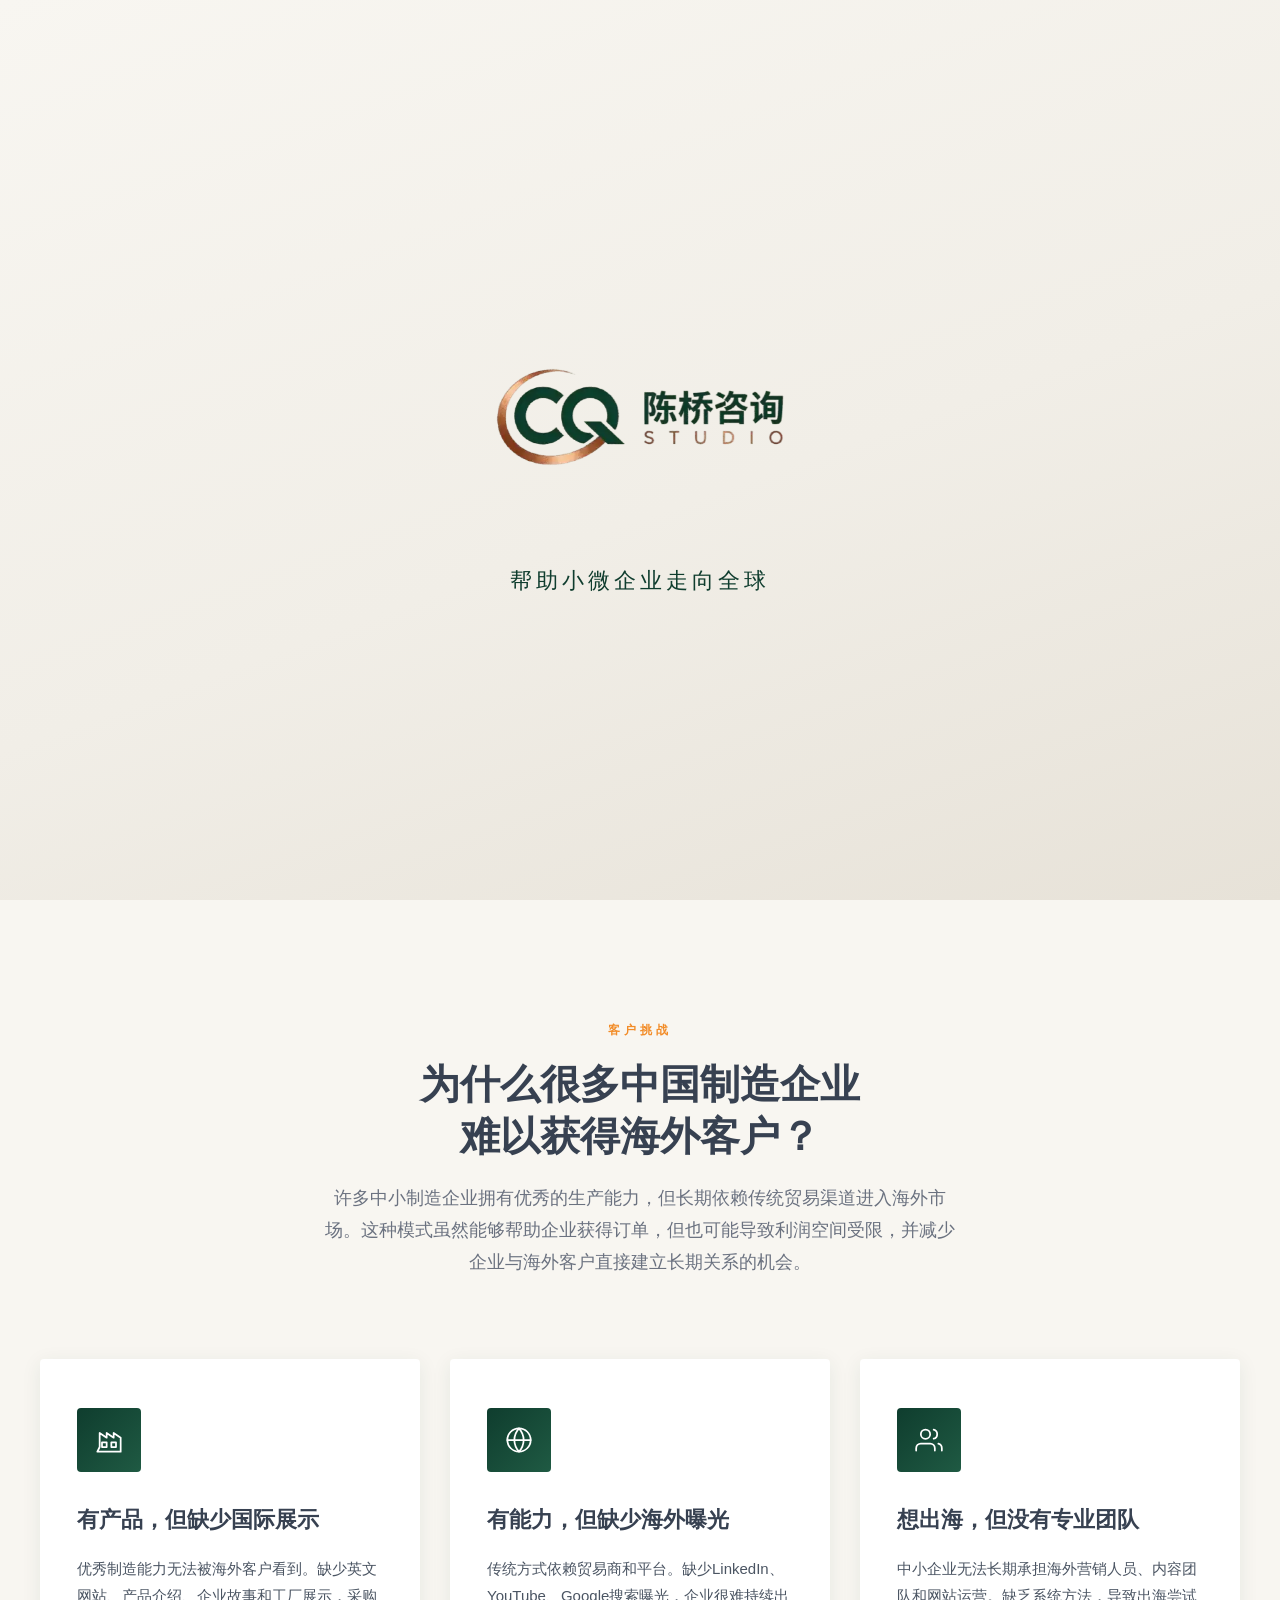
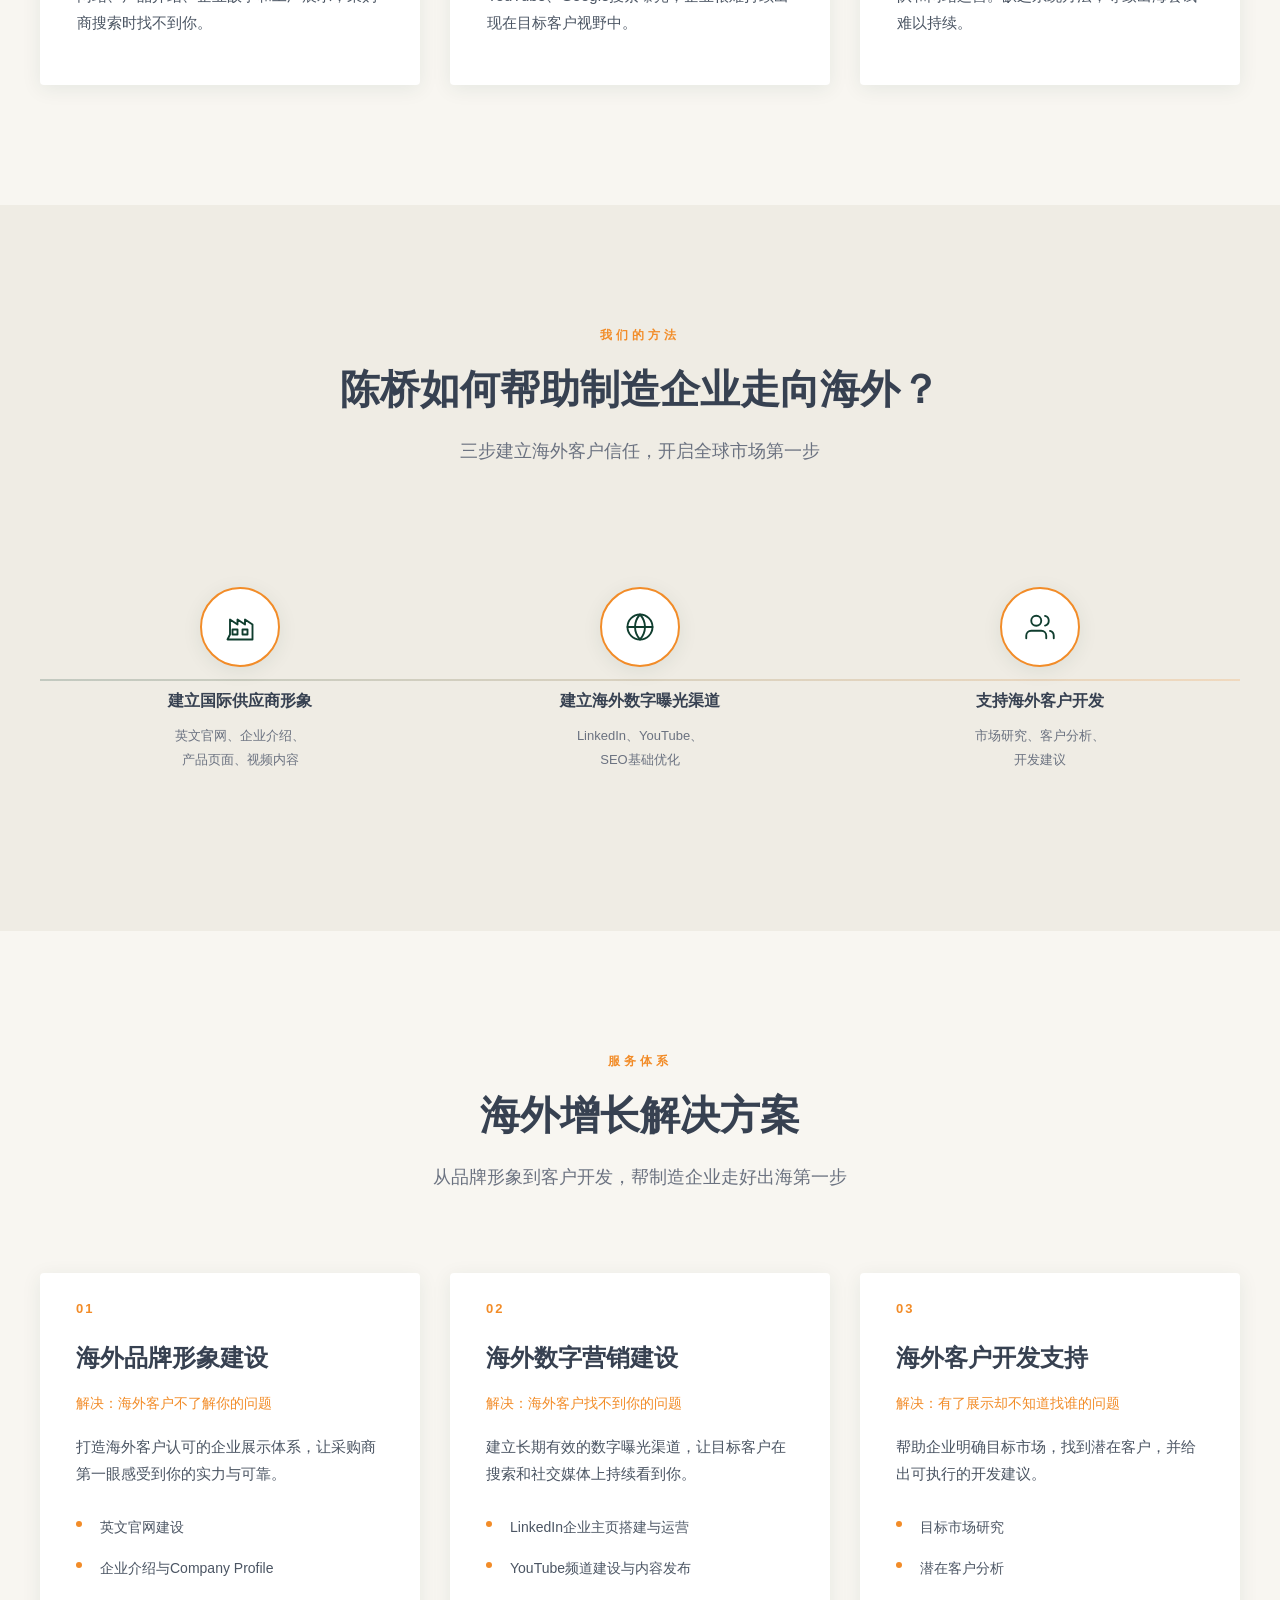
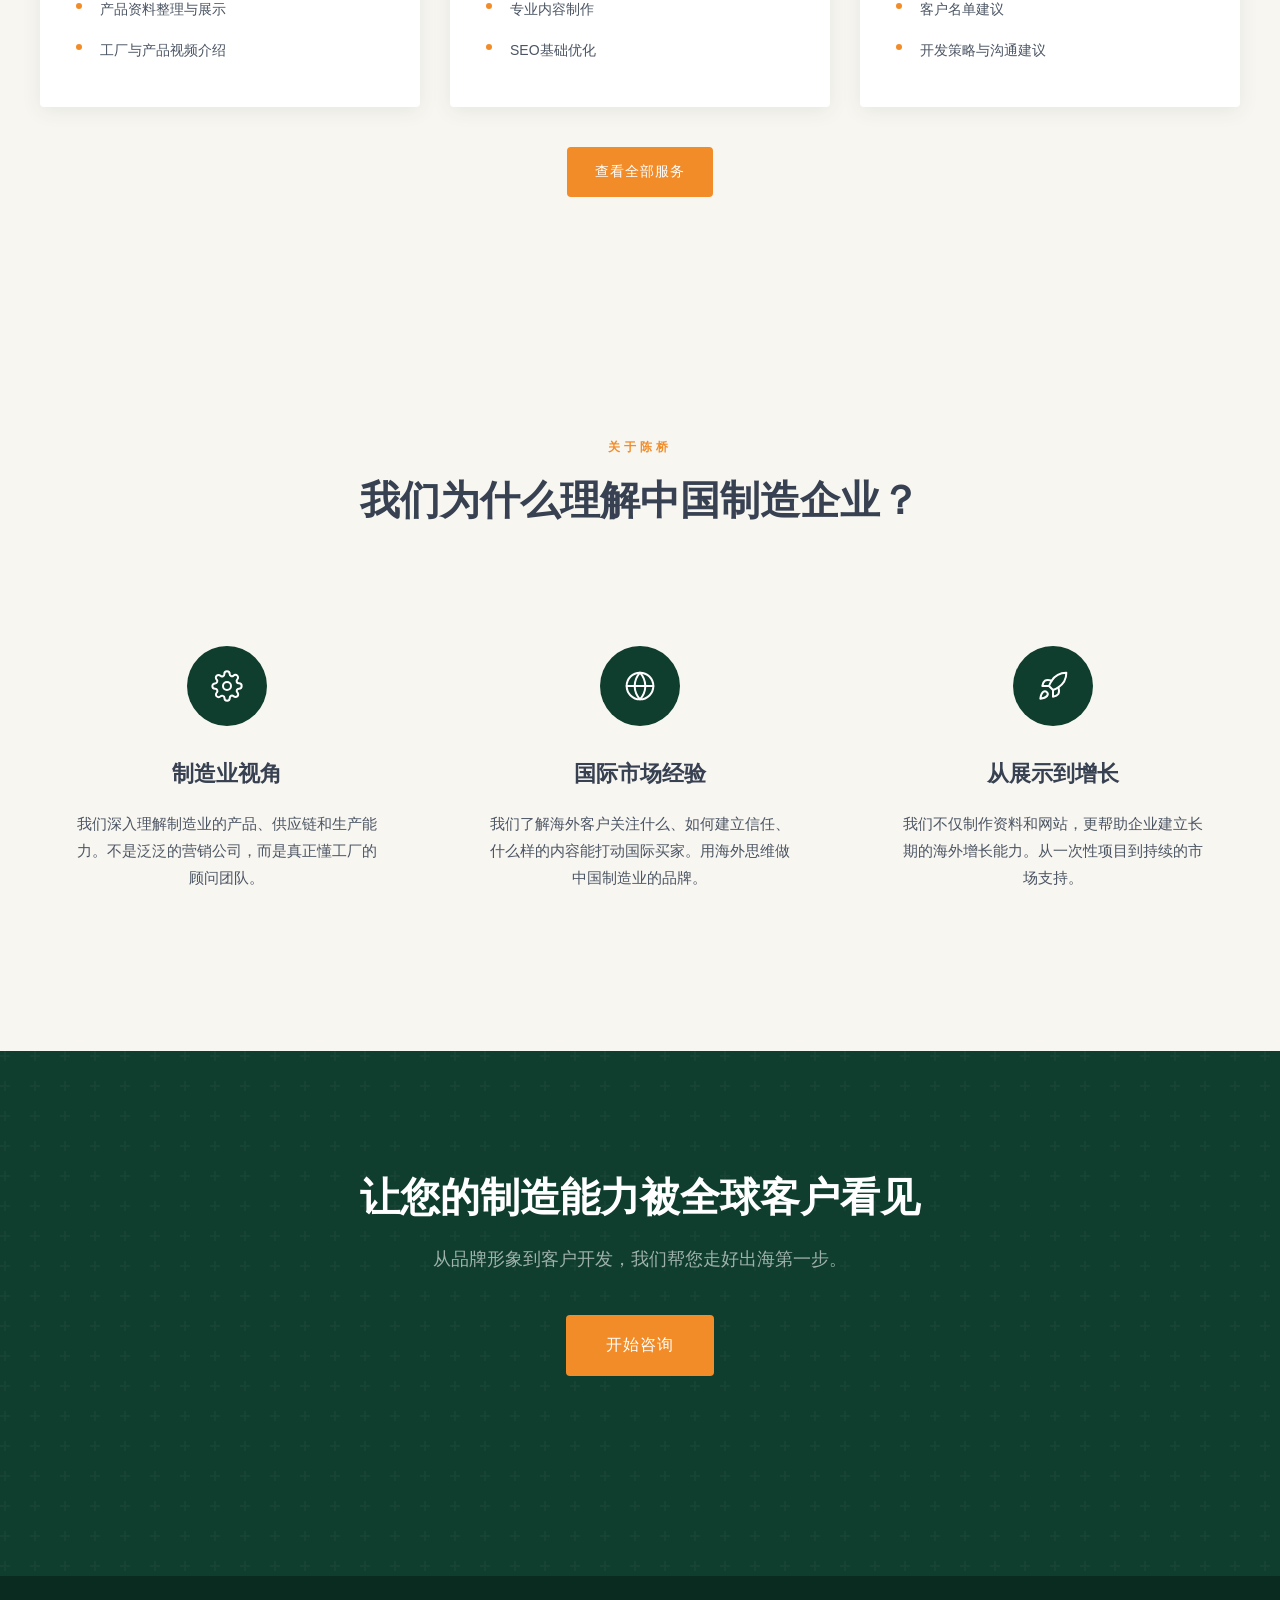
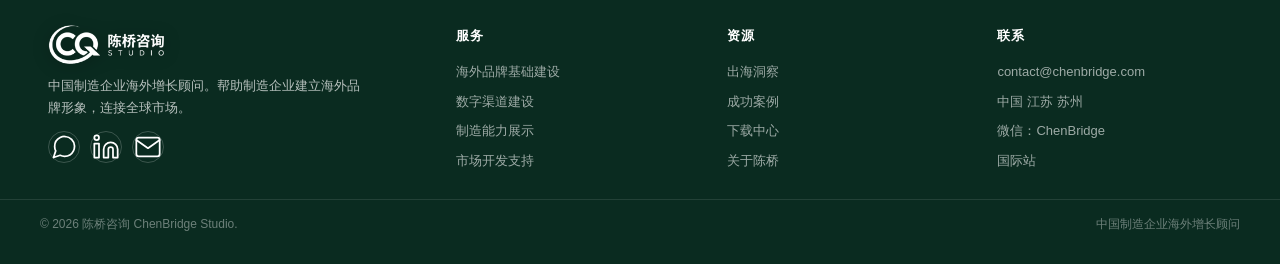
==== commit 46f57de1: "version update" ====
--- a/index.html
+++ b/index.html
@@ -38,7 +38,8 @@
 <header class="header" id="header">
   <div class="header-inner">
     <a href="index.html" class="logo">
-      <img src="images/logo-chenbridge.webp" alt="陈桥咨询">
+      <img src="images/logo-chenbridge.webp" alt="陈桥咨询Studio">
+      <div class="logo-text">陈桥咨询Studio<span>助力中国制造走向全球</span></div>
     </a>
     <nav class="nav" id="main-nav">
       <a href="index.html" class="active">首页</a>
@@ -47,7 +48,7 @@
       <a href="resources.html">资源</a>
       <a href="cases.html">案例</a>
     </nav>
-    <a href="contact.html" class="btn-primary btn-small" style="margin-left:20px;">获取方案</a>
+    <a href="contact.html" class="btn-primary btn-small" style="margin-left:20px;">获取海外增长方案</a>
     <button class="mobile-toggle" id="mobile-toggle" aria-label="菜单">
       <span></span><span></span><span></span>
     </button>
@@ -59,19 +60,19 @@
   <canvas id="hero-canvas"></canvas>
   <div class="hero-content">
     <div class="hero-inner">
-      <span class="hero-label">中国制造出海</span>
+      <span class="hero-label">中国制造 · 海外增长</span>
       <div class="hero-carousel">
         <div class="carousel-slide active">
-          <h2>从制造实力到全球品牌</h2>
-          <p>以专业视角重塑中国制造的国际数字形象，让海外采购商在搜索的第一时间，看见您的专业与实力。</p>
+          <h2>产品很好，为什么海外客户找不到你？</h2>
+          <p>很多中国制造企业拥有优秀的产品和生产能力，却缺少让海外客户了解和信任自己的方式。</p>
         </div>
         <div class="carousel-slide">
-          <h2>数字化出海，精准触达</h2>
-          <p>构建英文官网、LinkedIn运营与内容营销的全链路体系，打造可持续的海外客户获取引擎。</p>
+          <h2>从工厂到全球市场，需要的不只是一个英文网站</h2>
+          <p>陈桥帮助制造企业建立英文品牌形象、海外营销渠道和客户开发基础。</p>
         </div>
         <div class="carousel-slide">
-          <h2>用影像传递制造价值</h2>
-          <p>工厂实拍、产品展示、技术解说——让全球客户在未见面前，便对您的制造能力充满信心。</p>
+          <h2>让海外客户更容易发现你的制造能力</h2>
+          <p>通过英文官网、LinkedIn、YouTube和专业内容，让你的企业具备国际供应商形象。</p>
         </div>
         <div class="carousel-dots">
           <div class="carousel-dot active"></div>
@@ -91,23 +92,24 @@
 <section class="section" id="challenges">
   <div class="section-header reveal">
     <div class="section-label">客户挑战</div>
-    <h2 class="section-title">很多中国制造企业拥有实力<br>但海外客户看不到</h2>
+    <h2 class="section-title">为什么很多中国制造企业<br>难以获得海外客户？</h2>
+    <p class="section-subtitle">许多中小制造企业拥有优秀的生产能力，但长期依赖传统贸易渠道进入海外市场。这种模式虽然能够帮助企业获得订单，但也可能导致利润空间受限，并减少企业与海外客户直接建立长期关系的机会。</p>
   </div>
   <div class="challenges-grid">
     <div class="challenge-card reveal reveal-delay-1">
       <div class="challenge-icon"><svg viewBox="0 0 24 24" width="28" height="28" stroke="currentColor" stroke-width="1.5" fill="none" stroke-linecap="round" stroke-linejoin="round"><path d="M2 22h20V10l-6-4v4l-6-4v4l-6-4v12z"/><rect x="6" y="14" width="4" height="4"/><rect x="14" y="14" width="4" height="4"/></svg></div>
-      <h3>缺少海外展示窗口</h3>
-      <p>优秀产品无法通过专业英文网站和数字渠道展示给全球客户。海外采购商搜索时找不到您，或者找到的是过时的信息。</p>
+      <h3>有产品，但缺少国际展示</h3>
+      <p>优秀制造能力无法被海外客户看到。缺少英文网站、产品介绍、企业故事和工厂展示，采购商搜索时找不到你。</p>
     </div>
     <div class="challenge-card reveal reveal-delay-2">
-      <div class="challenge-icon"><svg viewBox="0 0 24 24" width="28" height="28" stroke="currentColor" stroke-width="1.5" fill="none" stroke-linecap="round" stroke-linejoin="round"><path d="M12 22s8-4 8-10V5l-8-3-8 3v7c0 6 8 10 8 10z"/></svg></div>
-      <h3>难以建立国际信任</h3>
-      <p>海外采购商需要了解企业实力、生产能力和质量体系。没有专业的品牌展示，客户难以判断您是否值得信赖。</p>
+      <div class="challenge-icon"><svg viewBox="0 0 24 24" width="28" height="28" stroke="currentColor" stroke-width="1.5" fill="none" stroke-linecap="round" stroke-linejoin="round"><circle cx="12" cy="12" r="10"/><path d="M2 12h20M12 2a15.3 15.3 0 0 1 4 10 15.3 15.3 0 0 1-4 10 15.3 15.3 0 0 1-4-10 15.3 15.3 0 0 1 4-10z"/></svg></div>
+      <h3>有能力，但缺少海外曝光</h3>
+      <p>传统方式依赖贸易商和平台。缺少LinkedIn、YouTube、Google搜索曝光，企业很难持续出现在目标客户视野中。</p>
     </div>
     <div class="challenge-card reveal reveal-delay-3">
-      <div class="challenge-icon"><svg viewBox="0 0 24 24" width="28" height="28" stroke="currentColor" stroke-width="1.5" fill="none" stroke-linecap="round" stroke-linejoin="round"><circle cx="12" cy="12" r="10"/><path d="M2 12h20M12 2a15.3 15.3 0 0 1 4 10 15.3 15.3 0 0 1-4 10 15.3 15.3 0 0 1-4-10 15.3 15.3 0 0 1 4-10z"/></svg></div>
-      <h3>缺少持续海外增长体系</h3>
-      <p>依赖传统渠道和展会，缺少长期数字化客户触达方式。展会结束，客户联系就断了，没有持续的内容和渠道维护关系。</p>
+      <div class="challenge-icon"><svg viewBox="0 0 24 24" width="28" height="28" stroke="currentColor" stroke-width="1.5" fill="none" stroke-linecap="round" stroke-linejoin="round"><path d="M17 21v-2a4 4 0 0 0-4-4H5a4 4 0 0 0-4 4v2"/><circle cx="9" cy="7" r="4"/><path d="M23 21v-2a4 4 0 0 0-3-3.87"/><path d="M16 3.13a4 4 0 0 1 0 7.75"/></svg></div>
+      <h3>想出海，但没有专业团队</h3>
+      <p>中小企业无法长期承担海外营销人员、内容团队和网站运营。缺乏系统方法，导致出海尝试难以持续。</p>
     </div>
   </div>
 </section>
@@ -115,40 +117,25 @@
 <!-- PROCESS FLOW -->
 <section class="section process-section" id="process">
   <div class="section-header reveal">
-    <div class="section-label">核心理念</div>
-    <h2 class="section-title">从中国制造到全球市场</h2>
-    <p class="section-subtitle">系统化的海外增长路径，帮助企业从制造能力出发，建立全球品牌连接</p>
+    <div class="section-label">我们的方法</div>
+    <h2 class="section-title">陈桥如何帮助制造企业走向海外？</h2>
+    <p class="section-subtitle">三步建立海外客户信任，开启全球市场第一步</p>
   </div>
   <div class="process-flow reveal">
     <div class="process-step">
       <div class="step-circle"><svg viewBox="0 0 24 24" width="28" height="28" stroke="currentColor" stroke-width="1.5" fill="none" stroke-linecap="round" stroke-linejoin="round"><path d="M2 22h20V10l-6-4v4l-6-4v4l-6-4v12z"/><rect x="6" y="14" width="4" height="4"/><rect x="14" y="14" width="4" height="4"/></svg></div>
-      <h4>制造能力</h4>
-      <p>扎实的生产实力</p>
+      <h4>建立国际供应商形象</h4>
+      <p>英文官网、企业介绍、产品页面、视频内容</p>
     </div>
     <div class="process-step">
-      <div class="step-circle"><svg viewBox="0 0 24 24" width="30" height="30" stroke="currentColor" stroke-width="1.5" fill="none" stroke-linecap="round" stroke-linejoin="round"><path d="M21 6H3a2 2 0 0 0-2 2v8a2 2 0 0 0 2 2h18a2 2 0 0 0 2-2V8a2 2 0 0 0-2-2z"/><line x1="6" y1="6" x2="6" y2="18"/><line x1="10" y1="6" x2="10" y2="18"/><line x1="14" y1="6" x2="14" y2="18"/><line x1="18" y1="6" x2="18" y2="18"/></svg></div>
-      <h4>品牌建设</h4>
-      <p>专业的海外形象</p>
+      <div class="step-circle"><svg viewBox="0 0 24 24" width="28" height="28" stroke="currentColor" stroke-width="1.5" fill="none" stroke-linecap="round" stroke-linejoin="round"><circle cx="12" cy="12" r="10"/><path d="M2 12h20M12 2a15.3 15.3 0 0 1 4 10 15.3 15.3 0 0 1-4 10 15.3 15.3 0 0 1-4-10 15.3 15.3 0 0 1 4-10z"/></svg></div>
+      <h4>建立海外数字曝光渠道</h4>
+      <p>LinkedIn、YouTube、SEO基础优化</p>
     </div>
     <div class="process-step">
-      <div class="step-circle"><svg viewBox="0 0 24 24" width="30" height="30" stroke="currentColor" stroke-width="1.5" fill="none" stroke-linecap="round" stroke-linejoin="round"><rect x="2" y="3" width="20" height="14" rx="2" ry="2"/><line x1="8" y1="21" x2="16" y2="21"/><line x1="12" y1="17" x2="12" y2="21"/></svg></div>
-      <h4>数字渠道</h4>
-      <p>持续的全球曝光</p>
-    </div>
-    <div class="process-step">
-      <div class="step-circle"><svg viewBox="0 0 24 24" width="30" height="30" stroke="currentColor" stroke-width="1.5" fill="none" stroke-linecap="round" stroke-linejoin="round"><circle cx="12" cy="12" r="10"/><polygon points="10 8 16 12 10 16 10 8"/></svg></div>
-      <h4>内容展示</h4>
-      <p>可信的制造故事</p>
-    </div>
-    <div class="process-step">
-      <div class="step-circle"><svg viewBox="0 0 24 24" width="30" height="30" stroke="currentColor" stroke-width="1.5" fill="none" stroke-linecap="round" stroke-linejoin="round"><circle cx="18" cy="5" r="3"/><circle cx="6" cy="12" r="3"/><circle cx="18" cy="19" r="3"/><line x1="8.59" y1="13.51" x2="15.42" y2="17.49"/><line x1="15.41" y1="6.51" x2="8.59" y2="10.49"/></svg></div>
-      <h4>客户连接</h4>
-      <p>精准的目标触达</p>
-    </div>
-    <div class="process-step">
-      <div class="step-circle"><svg viewBox="0 0 24 24" width="30" height="30" stroke="currentColor" stroke-width="1.5" fill="none" stroke-linecap="round" stroke-linejoin="round"><line x1="18" y1="20" x2="18" y2="10"/><line x1="12" y1="20" x2="12" y2="4"/><line x1="6" y1="20" x2="6" y2="14"/></svg></div>
-      <h4>海外增长</h4>
-      <p>稳定的业务拓展</p>
+      <div class="step-circle"><svg viewBox="0 0 24 24" width="28" height="28" stroke="currentColor" stroke-width="1.5" fill="none" stroke-linecap="round" stroke-linejoin="round"><path d="M17 21v-2a4 4 0 0 0-4-4H5a4 4 0 0 0-4 4v2"/><circle cx="9" cy="7" r="4"/><path d="M23 21v-2a4 4 0 0 0-3-3.87"/><path d="M16 3.13a4 4 0 0 1 0 7.75"/></svg></div>
+      <h4>支持海外客户开发</h4>
+      <p>市场研究、客户分析、开发建议</p>
     </div>
   </div>
 </section>
@@ -158,62 +145,48 @@
   <div class="section-header reveal">
     <div class="section-label">服务体系</div>
     <h2 class="section-title">海外增长解决方案</h2>
-    <p class="section-subtitle">从品牌基础建设到海外市场开发，提供全链路出海支持</p>
+    <p class="section-subtitle">从品牌形象到客户开发，帮制造企业走好出海第一步</p>
   </div>
   <div class="services-grid">
     <div class="service-card reveal reveal-delay-1">
       <div class="service-num">01</div>
       <div class="service-content">
-        <h3>海外品牌基础建设</h3>
-        <div class="service-sub">建立企业海外市场入口</div>
-        <p>为制造企业打造专业的海外品牌形象，让全球客户第一眼就感受到您的实力与专业。</p>
+        <h3>海外品牌形象建设</h3>
+        <div class="service-sub">解决：海外客户不了解你的问题</div>
+        <p>打造海外客户认可的企业展示体系，让采购商第一眼感受到你的实力与可靠。</p>
         <ul class="service-list">
-          <li>企业英文官网建设</li>
-          <li>域名与邮箱配置</li>
-          <li>SEO基础优化</li>
-          <li>产品内容整理与翻译</li>
+          <li>英文官网建设</li>
+          <li>企业介绍与Company Profile</li>
+          <li>产品资料整理与展示</li>
+          <li>工厂与产品视频介绍</li>
         </ul>
       </div>
     </div>
     <div class="service-card reveal reveal-delay-2">
       <div class="service-num">02</div>
       <div class="service-content">
-        <h3>海外数字渠道建设</h3>
-        <div class="service-sub">建立长期海外曝光渠道</div>
-        <p>通过专业的海外社交媒体运营，让您的企业持续出现在目标客户的视野中。</p>
+        <h3>海外数字营销建设</h3>
+        <div class="service-sub">解决：海外客户找不到你的问题</div>
+        <p>建立长期有效的数字曝光渠道，让目标客户在搜索和社交媒体上持续看到你。</p>
         <ul class="service-list">
-          <li>LinkedIn企业主页搭建</li>
-          <li>YouTube频道建设</li>
-          <li>内容规划与发布</li>
-          <li>企业动态持续维护</li>
+          <li>LinkedIn企业主页搭建与运营</li>
+          <li>YouTube频道建设与内容发布</li>
+          <li>专业内容制作</li>
+          <li>SEO基础优化</li>
         </ul>
       </div>
     </div>
     <div class="service-card reveal reveal-delay-3">
       <div class="service-num">03</div>
       <div class="service-content">
-        <h3>制造能力国际化展示</h3>
-        <div class="service-sub">让海外客户理解您的价值</div>
-        <p>用视频和内容讲述您的制造故事，让海外客户直观了解您的生产实力。</p>
-        <ul class="service-list">
-          <li>工厂实拍视频制作</li>
-          <li>产品展示视频</li>
-          <li>英文解说与字幕</li>
-          <li>技术能力可视化</li>
-        </ul>
-      </div>
-    </div>
-    <div class="service-card reveal reveal-delay-4">
-      <div class="service-num">04</div>
-      <div class="service-content">
-        <h3>海外市场开发支持</h3>
-        <div class="service-sub">辅助企业连接目标客户</div>
-        <p>从市场研究到客户开发，帮助您精准找到并连接海外目标客户。</p>
+        <h3>海外客户开发支持</h3>
+        <div class="service-sub">解决：有了展示却不知道找谁的问题</div>
+        <p>帮助企业明确目标市场，找到潜在客户，并给出可执行的开发建议。</p>
         <ul class="service-list">
           <li>目标市场研究</li>
           <li>潜在客户分析</li>
-          <li>客户开发策略</li>
-          <li>商务沟通支持</li>
+          <li>客户名单建议</li>
+          <li>开发策略与沟通建议</li>
         </ul>
       </div>
     </div>
@@ -227,7 +200,7 @@
 <section class="section" id="about">
   <div class="section-header reveal">
     <div class="section-label">关于陈桥</div>
-    <h2 class="section-title">我们理解中国制造<br>也理解全球市场</h2>
+    <h2 class="section-title">我们为什么理解中国制造企业？</h2>
   </div>
   <div class="why-grid">
     <div class="why-card reveal reveal-delay-1">
@@ -252,7 +225,7 @@
 <section class="cta-section" id="contact">
   <div class="section-header reveal" style="position:relative;z-index:2;">
     <h2 class="section-title" style="color:#fff;">让您的制造能力被全球客户看见</h2>
-    <p class="section-subtitle" style="color:rgba(255,255,255,0.6);max-width:600px;margin:20px auto 40px;">从品牌建设到海外市场拓展，陈桥咨询帮助中国制造企业建立全球竞争力。</p>
+    <p class="section-subtitle" style="color:rgba(255,255,255,0.6);max-width:600px;margin:20px auto 40px;">从品牌形象到客户开发，我们帮您走好出海第一步。</p>
     <a href="contact.html" class="btn-primary" style="font-size:16px;padding:16px 40px;">开始咨询</a>
   </div>
 </section>
--- a/css/style.css
+++ b/css/style.css
@@ -35,7 +35,13 @@
 .header-inner{max-width:1280px;margin:0 auto;padding:0 40px;display:flex;justify-content:space-between;align-items:center;}
 .logo{display:flex;align-items:center;text-decoration:none;flex-shrink:0;}
 .logo img{height:auto;width:clamp(160px,18vw,224px);max-height:76px;object-fit:contain;display:block;transition:all 0.3s ease;filter:brightness(0) invert(1) drop-shadow(0 2px 10px rgba(0,0,0,0.35));}
+.logo{gap:12px;}
+.logo-text{color:#ffffff!important;font-size:17px;font-weight:600;letter-spacing:0.5px;line-height:1.25;}
+.logo-text span{display:block;font-size:11px;font-weight:400;color:rgba(255,255,255,0.9)!important;letter-spacing:1px;margin-top:2px;}
 .header.scrolled .logo img{width:clamp(144px,16vw,192px);max-height:68px;}
+.logo{gap:12px;}
+.logo-text{color:#ffffff!important;font-size:17px;font-weight:600;letter-spacing:0.5px;line-height:1.25;}
+.logo-text span{display:block;font-size:11px;font-weight:400;color:rgba(255,255,255,0.9)!important;letter-spacing:1px;margin-top:2px;}
 .nav{display:flex;align-items:center;gap:36px;margin-left:auto;}
 .nav a{color:rgba(255,255,255,0.8);text-decoration:none;font-size:14px;font-weight:400;transition:all 0.3s;position:relative;letter-spacing:0.5px;}
 .nav a::after{content:'';position:absolute;bottom:-6px;left:50%;transform:translateX(-50%);width:0;height:2px;background:var(--accent);transition:width 0.3s;}
@@ -116,7 +122,7 @@
 .process-step p{font-size:13px;color:var(--text-muted);max-width:140px;margin:0 auto;}
 
 /* ===== SERVICES ===== */
-.services-grid{display:grid;grid-template-columns:repeat(2,1fr);gap:30px;}
+.services-grid{display:grid;grid-template-columns:repeat(3,1fr);gap:30px;}
 .service-card{background:var(--white);border-radius:var(--radius);overflow:hidden;box-shadow:var(--shadow);transition:all 0.4s;display:flex;flex-direction:column;}
 .service-card:hover{transform:translateY(-4px);box-shadow:var(--shadow-lg);}
 .service-num{font-size:13px;color:var(--accent);font-weight:700;letter-spacing:2px;padding:24px 36px 0;}
@@ -153,7 +159,7 @@
 .timeline-content p{color:var(--text-light);font-size:14px;line-height:1.8;}
 
 /* ===== CASES ===== */
-.cases-grid{display:grid;grid-template-columns:repeat(2,1fr);gap:40px;}
+.cases-grid{display:grid;grid-template-columns:repeat(3,1fr);gap:40px;}
 .case-card{background:var(--white);border-radius:var(--radius);overflow:hidden;box-shadow:var(--shadow);transition:all 0.4s;}
 .case-card:hover{transform:translateY(-4px);box-shadow:var(--shadow-lg);}
 .case-header{padding:32px 36px;background:var(--primary);color:var(--white);}
@@ -254,7 +260,7 @@
   .carousel-slide h2{font-size:32px;}
   .challenges-grid,.services-grid,.cases-grid,.insights-grid,.resources-grid{grid-template-columns:1fr;}
   .why-grid{grid-template-columns:1fr;}
-  .industries-grid{grid-template-columns:repeat(2,1fr);}
+  .industries-grid{grid-template-columns:repeat(3,1fr);}
   .footer-inner{grid-template-columns:1fr 1fr;gap:40px;}
   .timeline::before{left:20px;}
   .timeline-item{width:100%;padding-left:60px;padding-right:0;justify-content:flex-start;margin-left:0;}
@@ -281,7 +287,13 @@
   .splash-logo{width:min(80vw,320px);}
   .splash-text{font-size:16px;}
   .logo img{width:150px;max-height:60px;}
+.logo{gap:12px;}
+.logo-text{color:#ffffff!important;font-size:17px;font-weight:600;letter-spacing:0.5px;line-height:1.25;}
+.logo-text span{display:block;font-size:11px;font-weight:400;color:rgba(255,255,255,0.9)!important;letter-spacing:1px;margin-top:2px;}
   .header.scrolled .logo img{width:130px;max-height:52px;}
+.logo{gap:12px;}
+.logo-text{color:#ffffff!important;font-size:17px;font-weight:600;letter-spacing:0.5px;line-height:1.25;}
+.logo-text span{display:block;font-size:11px;font-weight:400;color:rgba(255,255,255,0.9)!important;letter-spacing:1px;margin-top:2px;}
   .page-hero h1{font-size:26px;}
   .case-body{grid-template-columns:1fr;}
   .hero-buttons{flex-direction:column;}
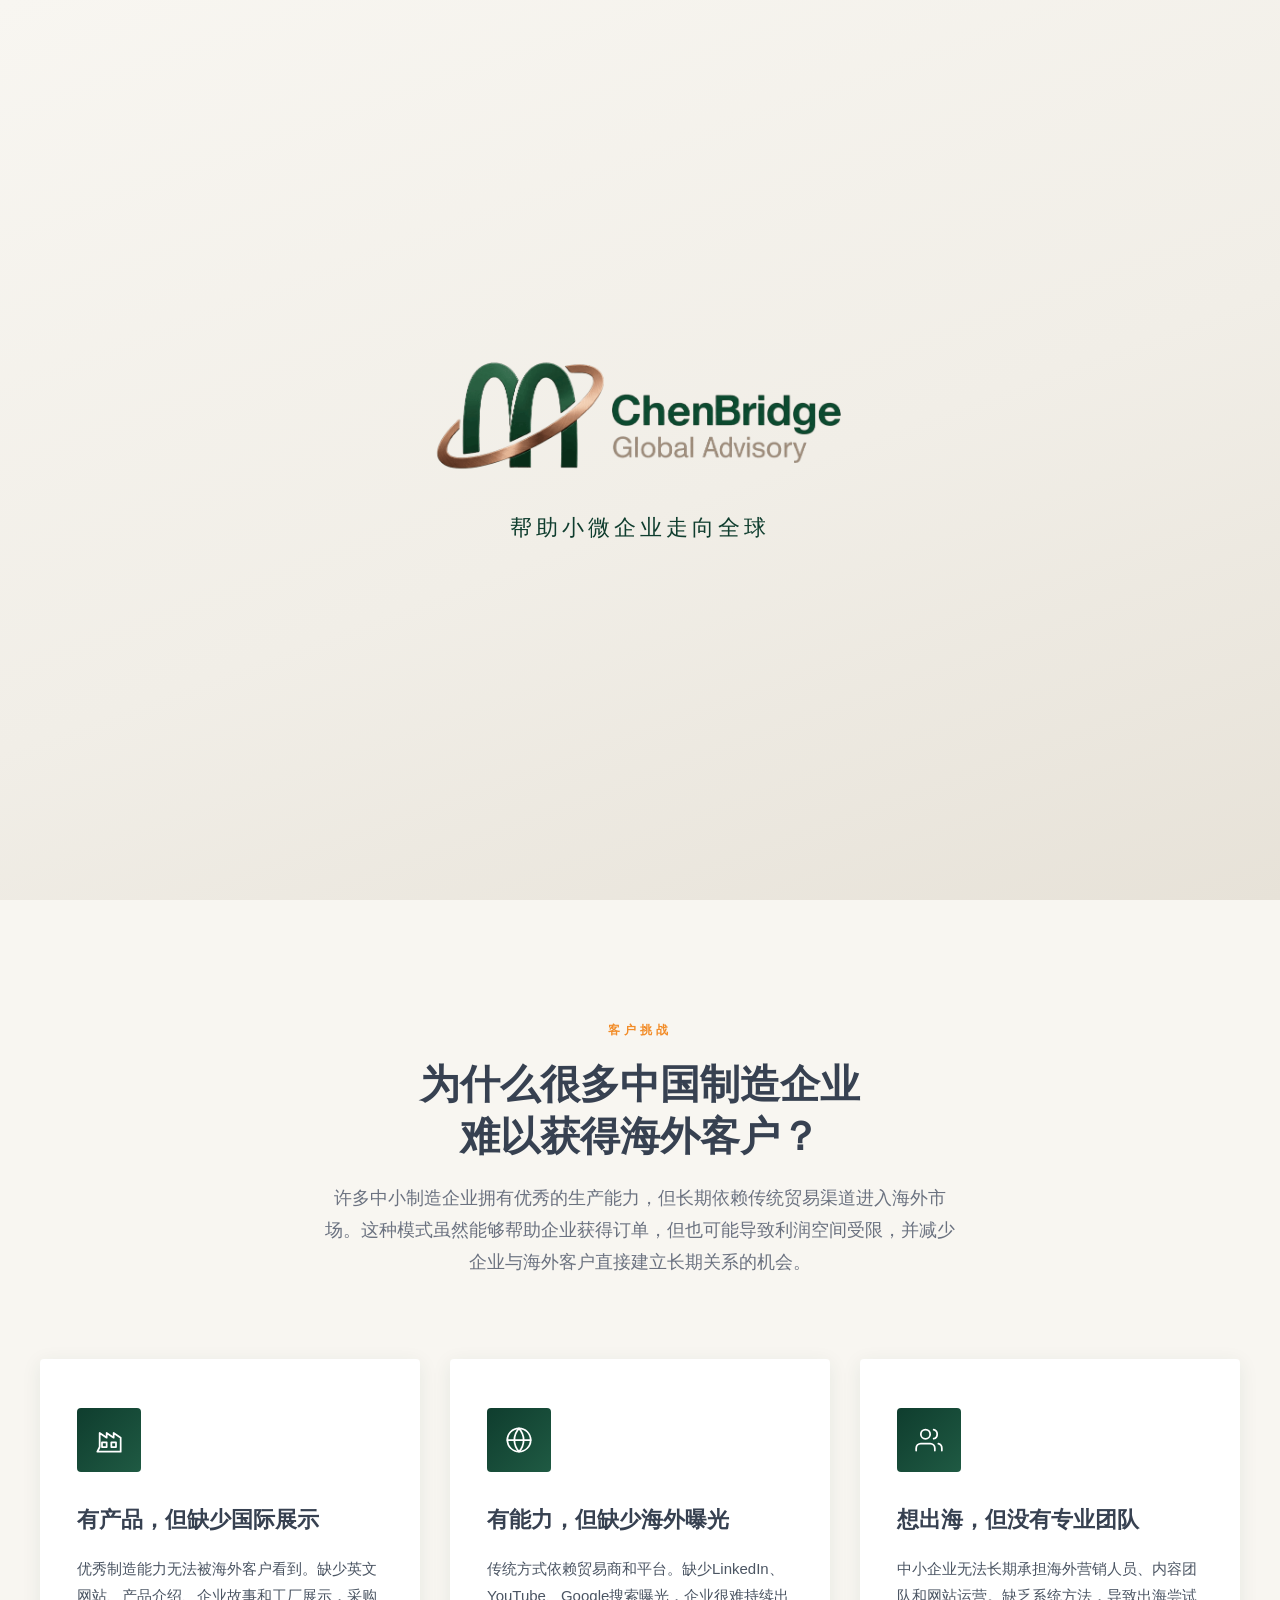
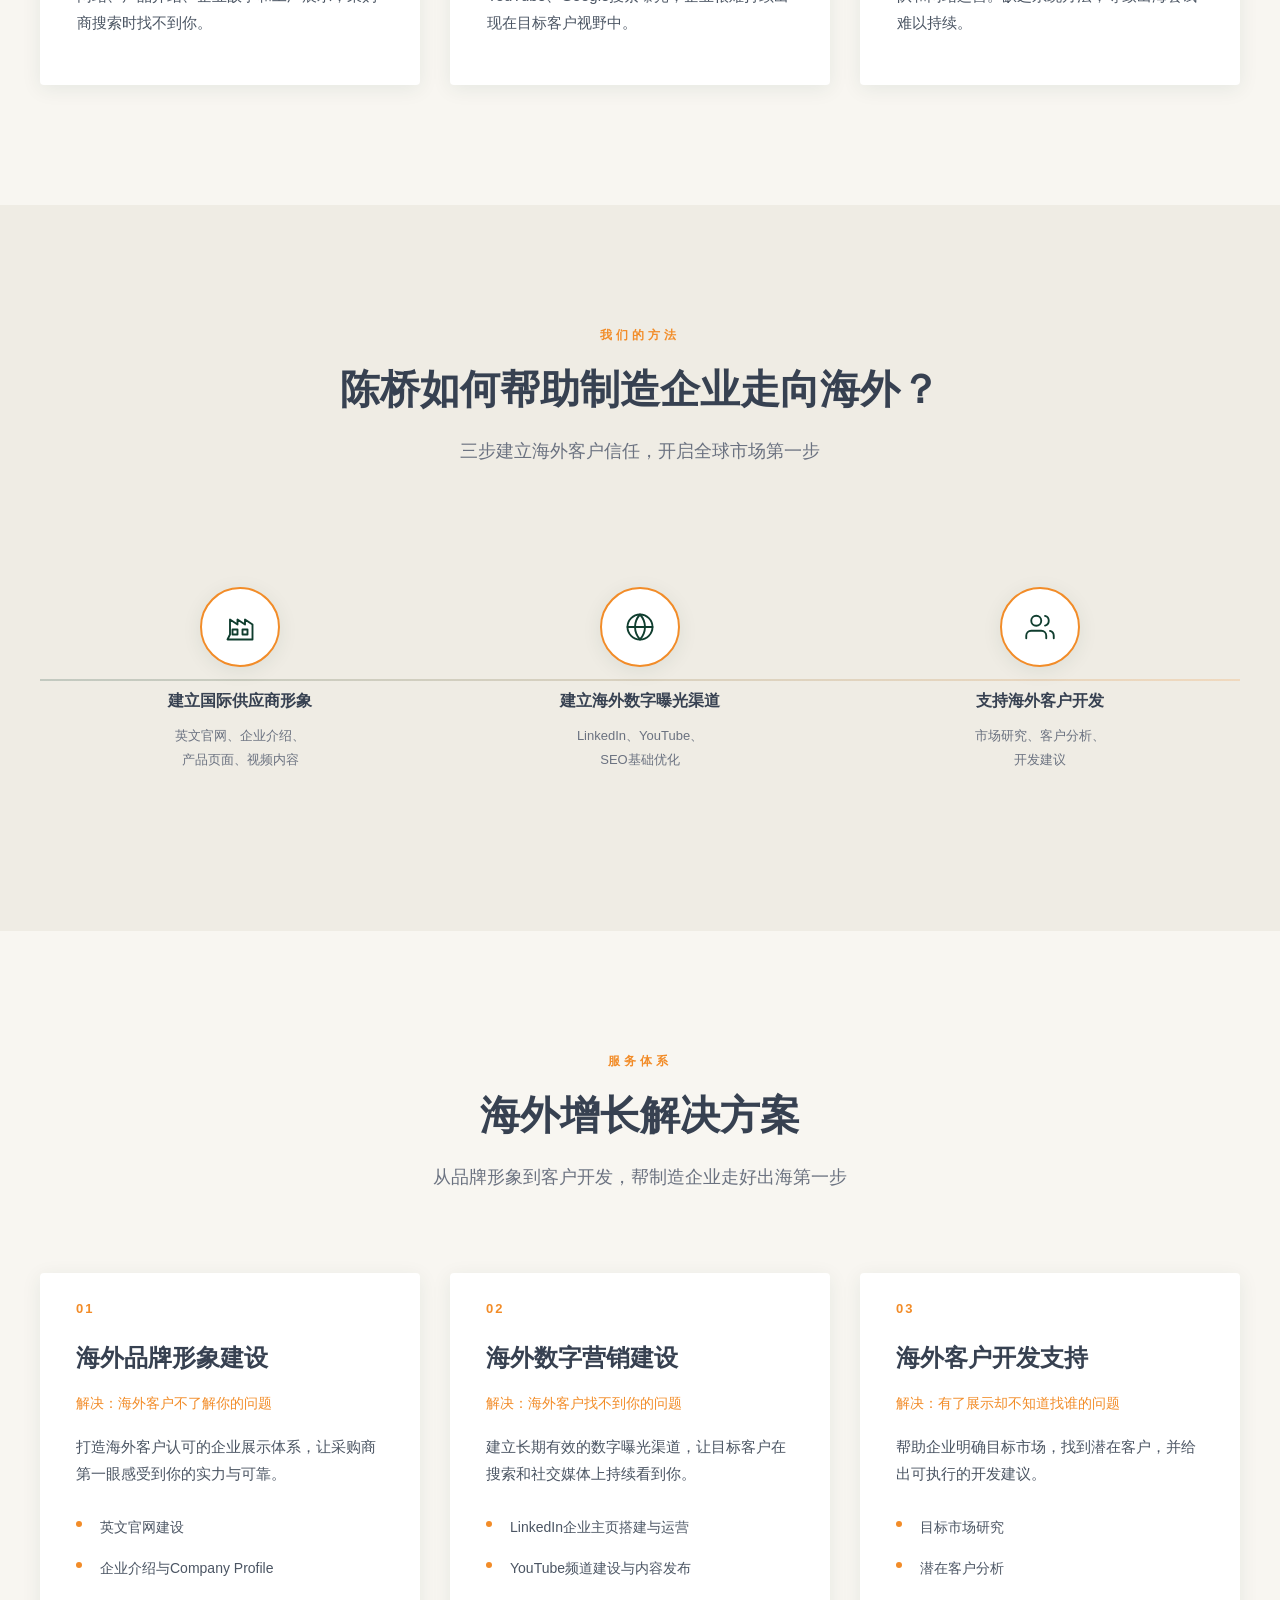
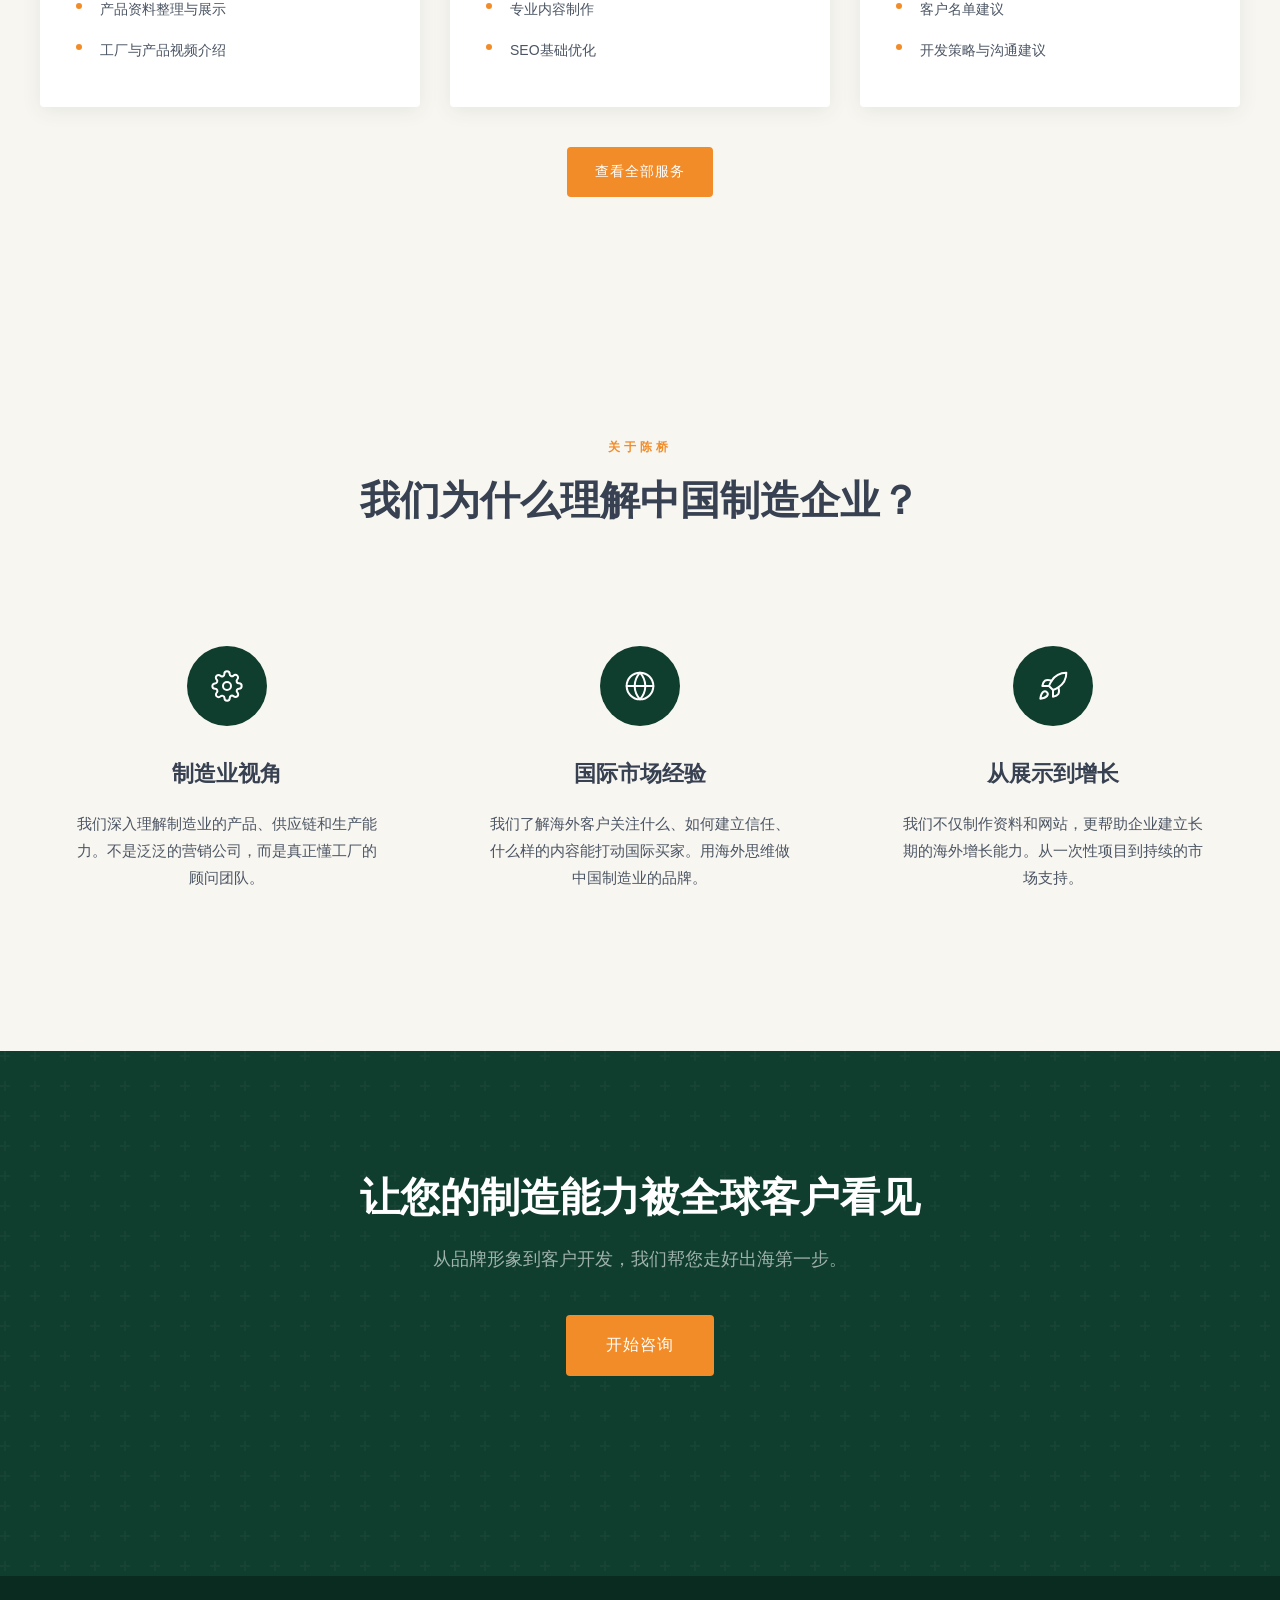
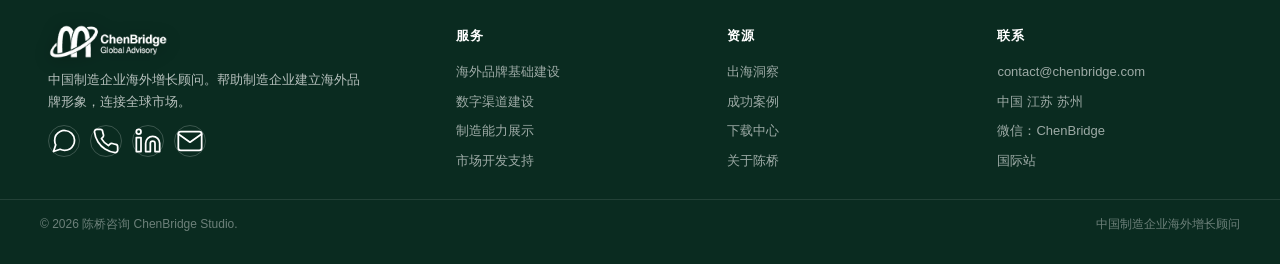
==== commit 3e0edcc1: "version update" ====
--- a/index.html
+++ b/index.html
@@ -3,18 +3,36 @@
 <head>
 <meta charset="UTF-8">
 <meta name="viewport" content="width=device-width, initial-scale=1.0">
-<title>首页 — 陈桥咨询 ChenBridge Studio</title>
-<meta name="description" content="陈桥咨询帮助中国制造企业建立海外品牌形象，通过英文官网、LinkedIn、YouTube、内容营销和SEO，连接全球市场。">
-<meta name="keywords" content="中国制造出海,制造企业出海,海外品牌建设,英文官网,海外市场营销,小微企业出海">
-<meta name="robots" content="index,follow">
+<title>陈桥咨询 — 助力中国制造企业走向全球市场 | ChenBridge Studio</title>
+<meta name="description" content="陈桥咨询帮助中国制造企业建立海外客户信任，通过英文官网、LinkedIn、YouTube和客户开发支持，开启全球市场第一步。">
+<meta name="keywords" content="中国制造出海,制造企业出海,海外品牌建设,英文官网建设,LinkedIn营销,海外客户开发,中小企业出海,ChenBridge">
+<meta name="robots" content="index,follow,max-image-preview:large">
 <meta name="author" content="陈桥咨询 ChenBridge Studio">
-<meta name="theme-color" content="#0B252C">
+<meta name="theme-color" content="#0F3D2E">
+<meta name="renderer" content="webkit">
+<meta name="force-rendering" content="webkit">
+<meta http-equiv="X-UA-Compatible" content="IE=edge,chrome=1">
+<meta name="baidu-site-verification" content="">
+<meta name="google-site-verification" content="">
+<meta name="msvalidate.01" content="">
+<meta name="360-site-verification" content="">
+<meta name="sogou_site_verification" content="">
+<meta name="shenma-site-verification" content="">
 <link rel="canonical" href="https://chenbridge.com/">
 <meta property="og:type" content="website">
-<meta property="og:title" content="陈桥咨询 ChenBridge Studio｜帮助中国企业走向全球">
-<meta property="og:description" content="帮助中国制造与小微企业建立海外品牌，连接全球市场。">
+<meta property="og:title" content="陈桥咨询 — 助力中国制造企业走向全球市场 | ChenBridge Studio">
+<meta property="og:description" content="陈桥咨询帮助中国制造企业建立海外客户信任，通过英文官网、LinkedIn、YouTube和客户开发支持，开启全球市场第一步。">
 <meta property="og:url" content="https://chenbridge.com/">
 <meta property="og:locale" content="zh_CN">
+<meta property="og:site_name" content="陈桥咨询 ChenBridge Studio">
+<meta name="twitter:card" content="summary">
+<meta name="twitter:title" content="陈桥咨询 — 助力中国制造企业走向全球市场 | ChenBridge Studio">
+<meta name="twitter:description" content="陈桥咨询帮助中国制造企业建立海外客户信任，通过英文官网、LinkedIn、YouTube和客户开发支持，开启全球市场第一步。">
+<link rel="dns-prefetch" href="//fonts.googleapis.com">
+<link rel="dns-prefetch" href="//fonts.gstatic.com">
+<link rel="preconnect" href="https://fonts.googleapis.com" crossorigin>
+<link rel="preconnect" href="https://fonts.gstatic.com" crossorigin>
+
 <link rel="icon" href="favicon/favicon.ico" sizes="any">
 <link rel="icon" type="image/png" sizes="32x32" href="favicon/favicon-32.png">
 <link rel="icon" type="image/png" sizes="16x16" href="favicon/favicon-16.png">
@@ -39,8 +57,7 @@
   <div class="header-inner">
     <a href="index.html" class="logo">
       <img src="images/logo-chenbridge.webp" alt="陈桥咨询Studio">
-      <div class="logo-text">陈桥咨询Studio<span>助力中国制造走向全球</span></div>
-    </a>
+      <div class="logo-text">助力中国制造走向全球</div></a>
     <nav class="nav" id="main-nav">
       <a href="index.html" class="active">首页</a>
       <a href="services.html">服务</a>
@@ -239,8 +256,9 @@
         <p>中国制造企业海外增长顾问。帮助制造企业建立海外品牌形象，连接全球市场。</p>
         <div class="footer-social">
           <a href="#" aria-label="微信"><svg viewBox="0 0 24 24" width="28" height="28" stroke="currentColor" stroke-width="1.5" fill="none" stroke-linecap="round" stroke-linejoin="round"><path d="M21 11.5a8.38 8.38 0 0 1-.9 3.8 8.5 8.5 0 0 1-7.6 4.7 8.38 8.38 0 0 1-3.8-.9L3 21l1.9-5.7a8.38 8.38 0 0 1-.9-3.8 8.5 8.5 0 0 1 4.7-7.6 8.38 8.38 0 0 1 3.8-.9h.5a8.48 8.48 0 0 1 8 8v.5z"/></svg></a>
-          <a href="#" aria-label="LinkedIn"><svg viewBox="0 0 24 24" width="28" height="28" stroke="currentColor" stroke-width="1.5" fill="none" stroke-linecap="round" stroke-linejoin="round"><path d="M16 8a6 6 0 0 1 6 6v7h-4v-7a2 2 0 0 0-2-2 2 2 0 0 0-2 2v7h-4v-7a6 6 0 0 1 6-6z"/><rect x="2" y="9" width="4" height="12"/><circle cx="4" cy="4" r="2"/></svg></a>
-          <a href="#" aria-label="邮箱"><svg viewBox="0 0 24 24" width="28" height="28" stroke="currentColor" stroke-width="1.5" fill="none" stroke-linecap="round" stroke-linejoin="round"><path d="M4 4h16c1.1 0 2 .9 2 2v12c0 1.1-.9 2-2 2H4c-1.1 0-2-.9-2-2V6c0-1.1.9-2 2-2z"/><polyline points="22,6 12,13 2,6"/></svg></a>
+          <a href="tel:" aria-label="电话"><svg viewBox="0 0 24 24" width="28" height="28" stroke="currentColor" stroke-width="1.5" fill="none" stroke-linecap="round" stroke-linejoin="round"><path d="M22 16.92v3a2 2 0 0 1-2.18 2 19.79 19.79 0 0 1-8.63-3.07 19.5 19.5 0 0 1-6-6 19.79 19.79 0 0 1-3.07-8.67A2 2 0 0 1 4.11 2h3a2 2 0 0 1 2 1.72 12.84 12.84 0 0 0 .7 2.81 2 2 0 0 1-.45 2.11L8.09 9.91a16 16 0 0 0 6 6l1.27-1.27a2 2 0 0 1 2.11-.45 12.84 12.84 0 0 0 2.81.7A2 2 0 0 1 22 16.92z"/></svg></a>
+          <a href="https://www.linkedin.com/company/chenbridge" target="_blank" rel="noopener" aria-label="LinkedIn"><svg viewBox="0 0 24 24" width="28" height="28" stroke="currentColor" stroke-width="1.5" fill="none" stroke-linecap="round" stroke-linejoin="round"><path d="M16 8a6 6 0 0 1 6 6v7h-4v-7a2 2 0 0 0-2-2 2 2 0 0 0-2 2v7h-4v-7a6 6 0 0 1 6-6z"/><rect x="2" y="9" width="4" height="12"/><circle cx="4" cy="4" r="2"/></svg></a>
+          <a href="mailto:contact@chenbridge.com" aria-label="邮箱"><svg viewBox="0 0 24 24" width="28" height="28" stroke="currentColor" stroke-width="1.5" fill="none" stroke-linecap="round" stroke-linejoin="round"><path d="M4 4h16c1.1 0 2 .9 2 2v12c0 1.1-.9 2-2 2H4c-1.1 0-2-.9-2-2V6c0-1.1.9-2 2-2z"/><polyline points="22,6 12,13 2,6"/></svg></a>
         </div>
       </div>
     </div>
--- a/css/style.css
+++ b/css/style.css
@@ -34,14 +34,11 @@
 .header.scrolled{background:rgba(15,61,46,0.94);padding:6px 0;box-shadow:0 4px 30px rgba(15,61,46,0.2);}
 .header-inner{max-width:1280px;margin:0 auto;padding:0 40px;display:flex;justify-content:space-between;align-items:center;}
 .logo{display:flex;align-items:center;text-decoration:none;flex-shrink:0;}
-.logo img{height:auto;width:clamp(160px,18vw,224px);max-height:76px;object-fit:contain;display:block;transition:all 0.3s ease;filter:brightness(0) invert(1) drop-shadow(0 2px 10px rgba(0,0,0,0.35));}
-.logo{gap:12px;}
-.logo-text{color:#ffffff!important;font-size:17px;font-weight:600;letter-spacing:0.5px;line-height:1.25;}
-.logo-text span{display:block;font-size:11px;font-weight:400;color:rgba(255,255,255,0.9)!important;letter-spacing:1px;margin-top:2px;}
-.header.scrolled .logo img{width:clamp(144px,16vw,192px);max-height:68px;}
-.logo{gap:12px;}
-.logo-text{color:#ffffff!important;font-size:17px;font-weight:600;letter-spacing:0.5px;line-height:1.25;}
-.logo-text span{display:block;font-size:11px;font-weight:400;color:rgba(255,255,255,0.9)!important;letter-spacing:1px;margin-top:2px;}
+.logo img{height:auto;width:clamp(128px,14.4vw,179px);max-height:61px;object-fit:contain;display:block;transition:all 0.3s ease;filter:brightness(0) invert(1) drop-shadow(0 2px 10px rgba(0,0,0,0.35));}
+.logo{display:flex;align-items:center;gap:12px;text-decoration:none;flex-shrink:0;}
+.logo-text{color:#ffffff!important;font-size:12px;font-weight:400;letter-spacing:1.5px;line-height:1.4;white-space:nowrap;}
+
+.header.scrolled .logo img{width:clamp(115px,12.8vw,154px);max-height:54px;}
 .nav{display:flex;align-items:center;gap:36px;margin-left:auto;}
 .nav a{color:rgba(255,255,255,0.8);text-decoration:none;font-size:14px;font-weight:400;transition:all 0.3s;position:relative;letter-spacing:0.5px;}
 .nav a::after{content:'';position:absolute;bottom:-6px;left:50%;transform:translateX(-50%);width:0;height:2px;background:var(--accent);transition:width 0.3s;}
@@ -286,15 +283,9 @@
   .hero-stats{flex-direction:column;gap:20px;text-align:center;}
   .splash-logo{width:min(80vw,320px);}
   .splash-text{font-size:16px;}
-  .logo img{width:150px;max-height:60px;}
-.logo{gap:12px;}
-.logo-text{color:#ffffff!important;font-size:17px;font-weight:600;letter-spacing:0.5px;line-height:1.25;}
-.logo-text span{display:block;font-size:11px;font-weight:400;color:rgba(255,255,255,0.9)!important;letter-spacing:1px;margin-top:2px;}
-  .header.scrolled .logo img{width:130px;max-height:52px;}
-.logo{gap:12px;}
-.logo-text{color:#ffffff!important;font-size:17px;font-weight:600;letter-spacing:0.5px;line-height:1.25;}
-.logo-text span{display:block;font-size:11px;font-weight:400;color:rgba(255,255,255,0.9)!important;letter-spacing:1px;margin-top:2px;}
-  .page-hero h1{font-size:26px;}
+  .logo img{width:120px;max-height:48px;}
+.header.scrolled .logo img{width:104px;max-height:42px;}
+.page-hero h1{font-size:26px;}
   .case-body{grid-template-columns:1fr;}
   .hero-buttons{flex-direction:column;}
   .btn-outline{width:100%;text-align:center;}
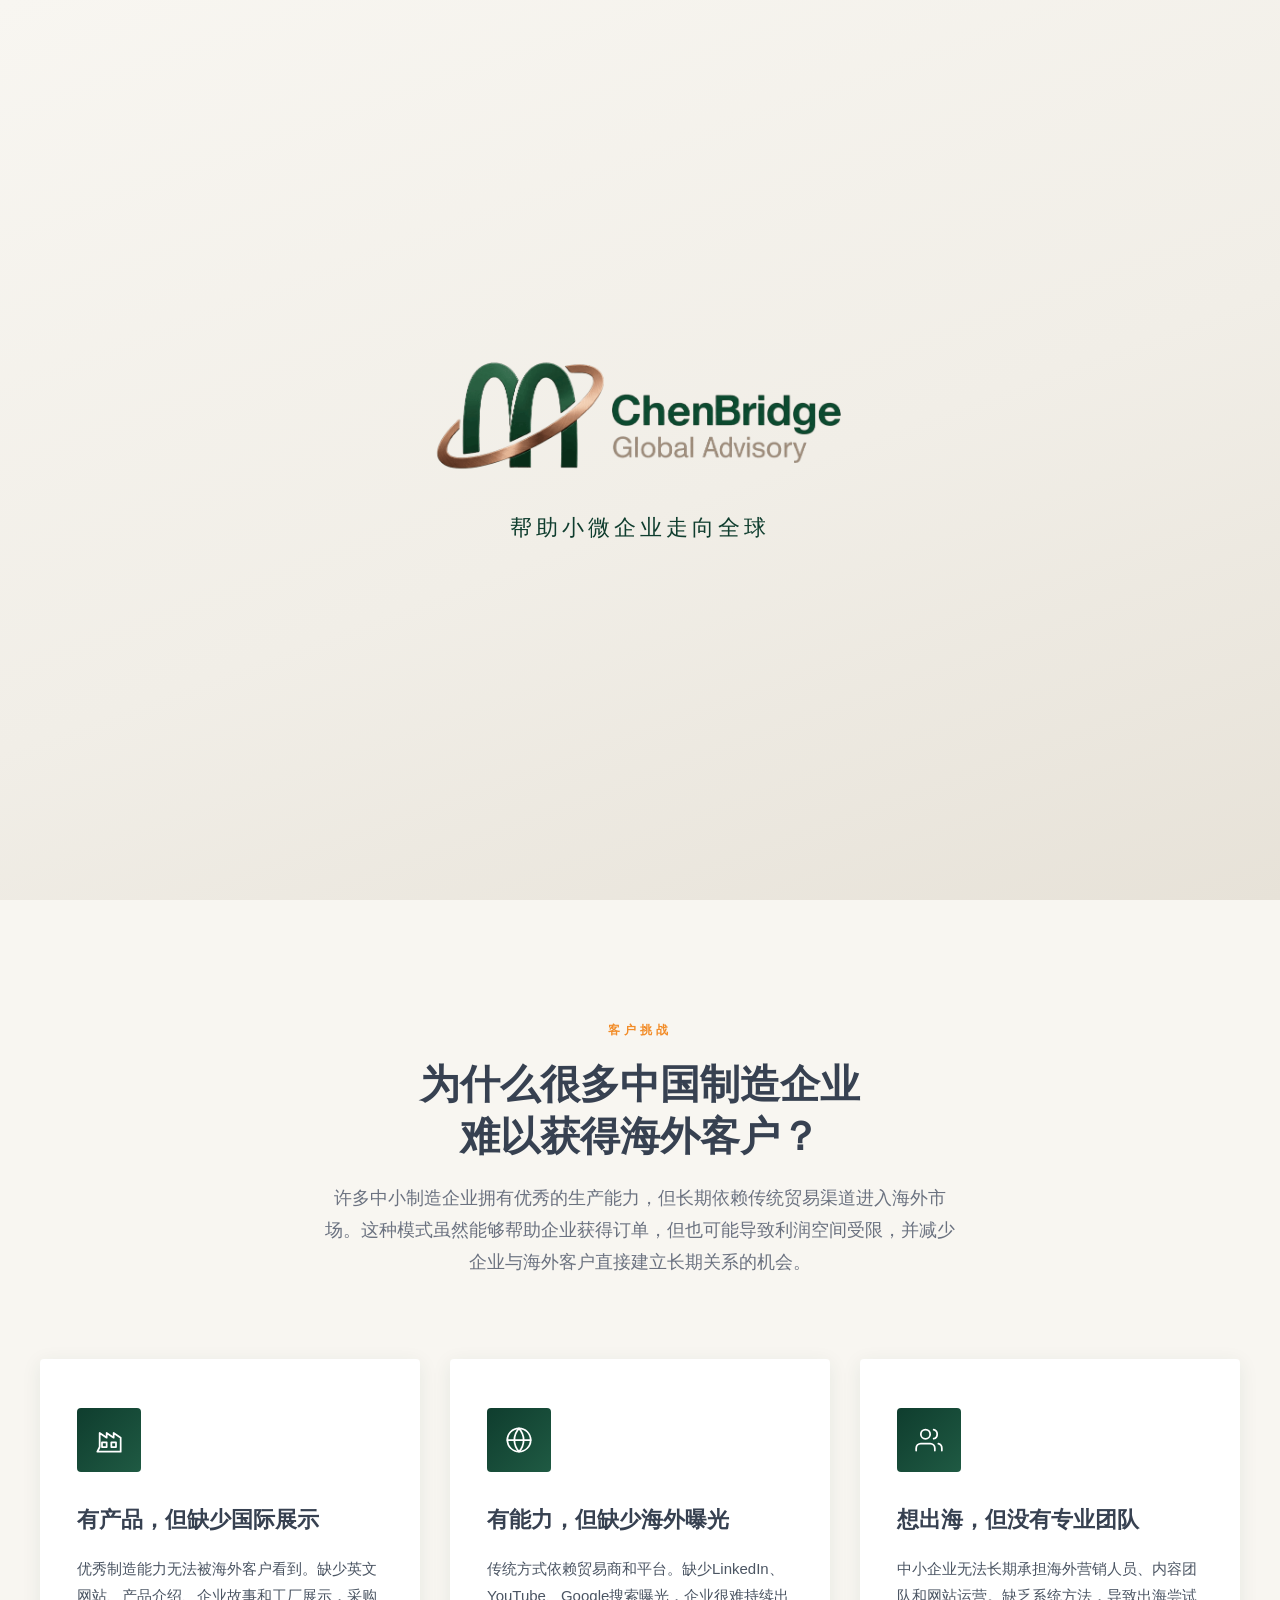
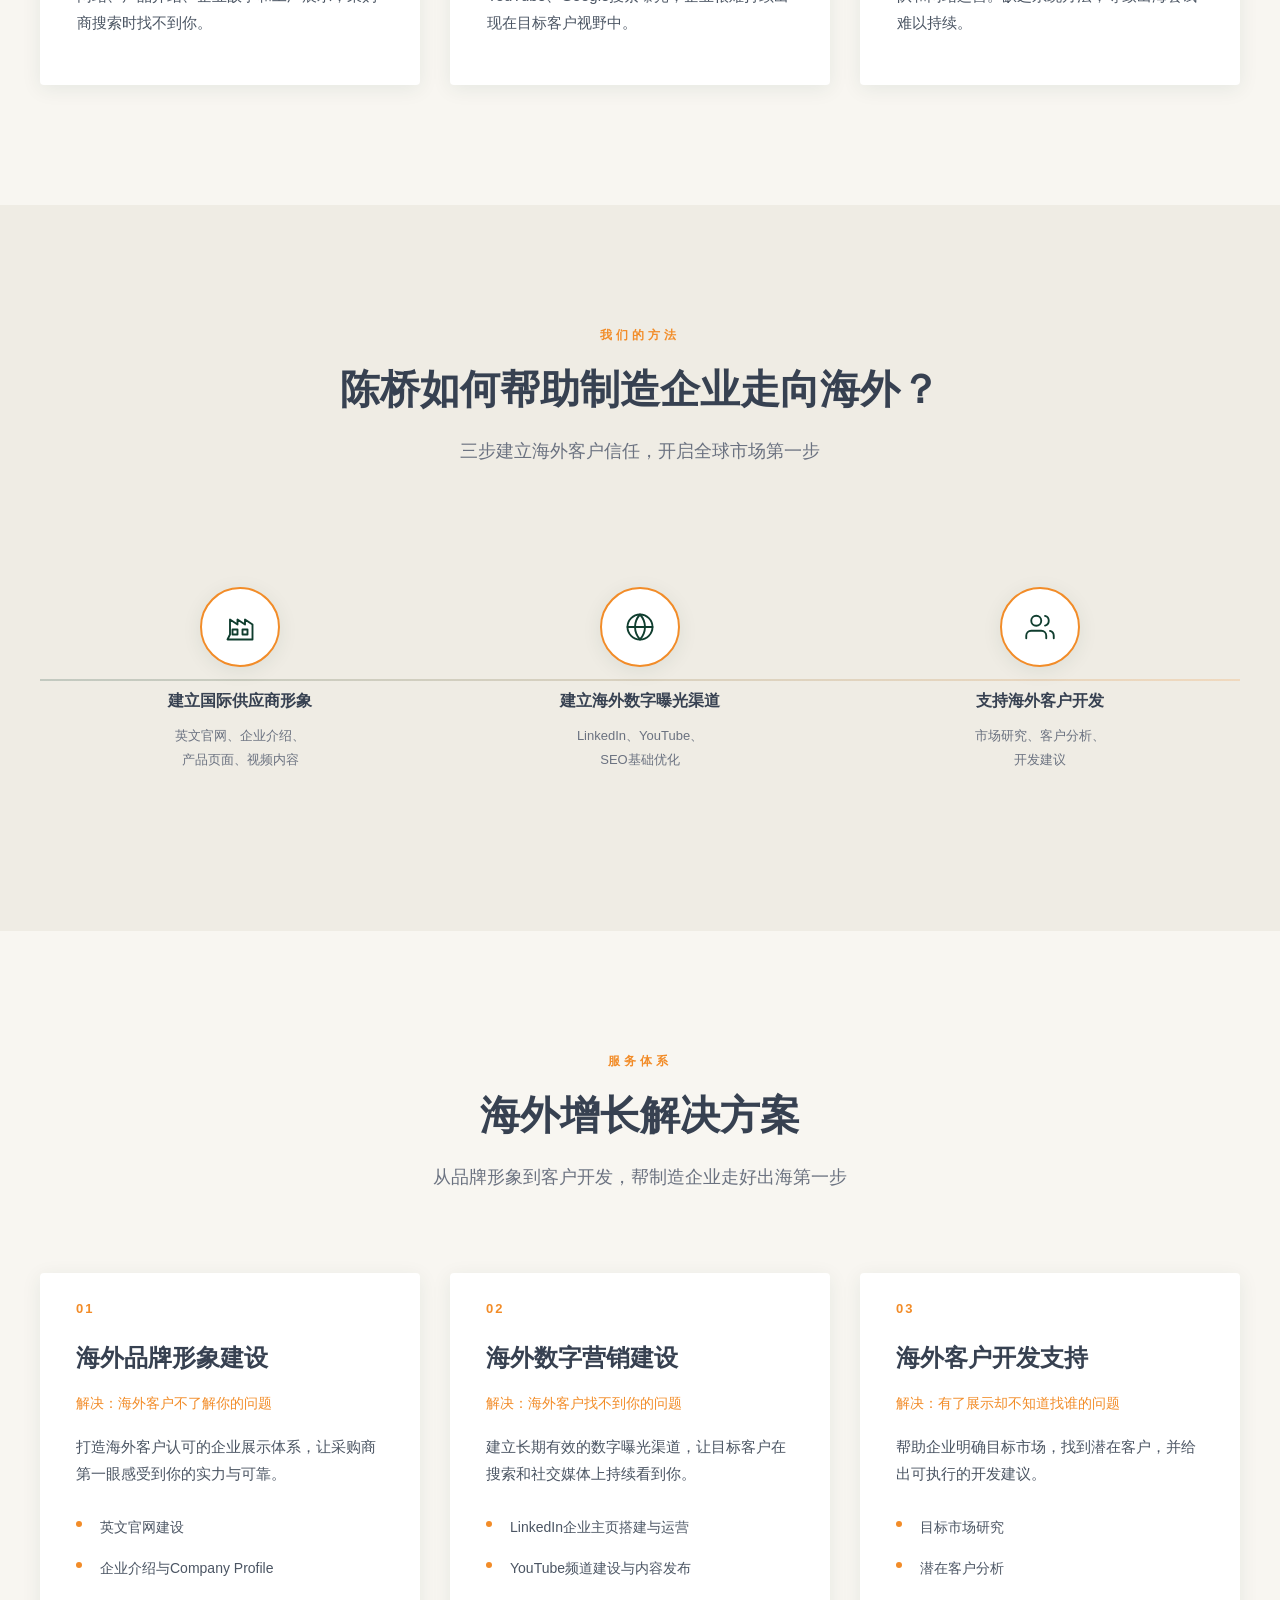
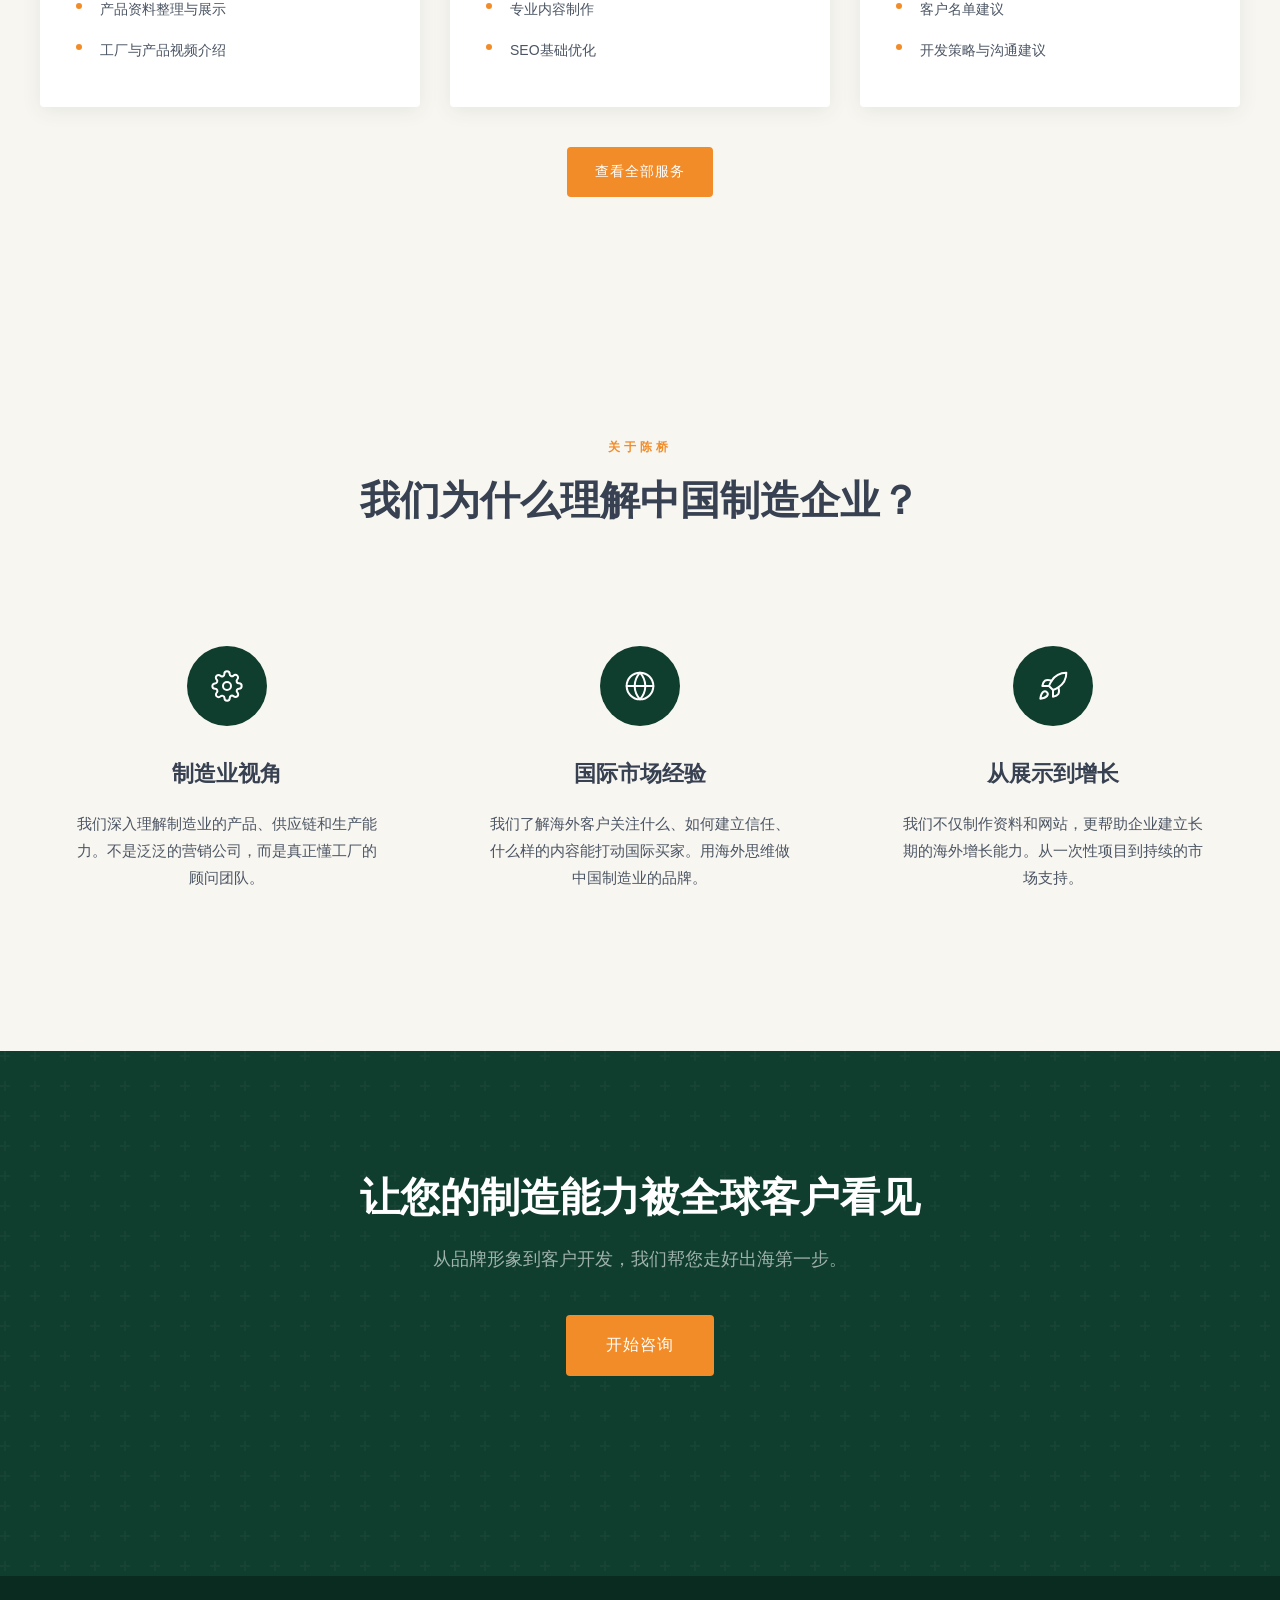
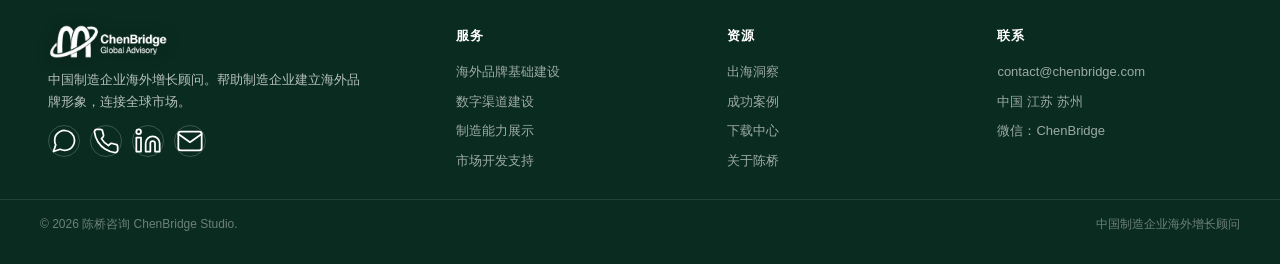
==== commit 24d7a479: "链接更新" ====
--- a/index.html
+++ b/index.html
@@ -66,6 +66,7 @@
       <a href="cases.html">案例</a>
     </nav>
     <a href="contact.html" class="btn-primary btn-small" style="margin-left:20px;">获取海外增长方案</a>
+    <a href="/" class="lang-switch">English</a>
     <button class="mobile-toggle" id="mobile-toggle" aria-label="菜单">
       <span></span><span></span><span></span>
     </button>
@@ -281,8 +282,7 @@
       <a href="mailto:contact@chenbridge.com">contact@chenbridge.com</a>
       <a href="contact.html">中国 江苏 苏州</a>
       <a href="contact.html">微信：ChenBridge</a>
-      <a href="https://www.chenbridge.com" target="_blank" rel="noopener">国际站</a>
-    </div>
+</div>
   </div>
   <div class="footer-bottom">
     <span>&copy; 2026 陈桥咨询 ChenBridge Studio.</span>
--- a/css/style.css
+++ b/css/style.css
@@ -34,11 +34,11 @@
 .header.scrolled{background:rgba(15,61,46,0.94);padding:6px 0;box-shadow:0 4px 30px rgba(15,61,46,0.2);}
 .header-inner{max-width:1280px;margin:0 auto;padding:0 40px;display:flex;justify-content:space-between;align-items:center;}
 .logo{display:flex;align-items:center;text-decoration:none;flex-shrink:0;}
-.logo img{height:auto;width:clamp(128px,14.4vw,179px);max-height:61px;object-fit:contain;display:block;transition:all 0.3s ease;filter:brightness(0) invert(1) drop-shadow(0 2px 10px rgba(0,0,0,0.35));}
+.logo img{height:auto;width:clamp(109px,12.2vw,152px);max-height:52px;object-fit:contain;display:block;transition:all 0.3s ease;filter:brightness(0) invert(1) drop-shadow(0 2px 10px rgba(0,0,0,0.35));}
 .logo{display:flex;align-items:center;gap:12px;text-decoration:none;flex-shrink:0;}
 .logo-text{color:#ffffff!important;font-size:12px;font-weight:400;letter-spacing:1.5px;line-height:1.4;white-space:nowrap;}
 
-.header.scrolled .logo img{width:clamp(115px,12.8vw,154px);max-height:54px;}
+.header.scrolled .logo img{width:clamp(98px,10.9vw,131px);max-height:46px;}
 .nav{display:flex;align-items:center;gap:36px;margin-left:auto;}
 .nav a{color:rgba(255,255,255,0.8);text-decoration:none;font-size:14px;font-weight:400;transition:all 0.3s;position:relative;letter-spacing:0.5px;}
 .nav a::after{content:'';position:absolute;bottom:-6px;left:50%;transform:translateX(-50%);width:0;height:2px;background:var(--accent);transition:width 0.3s;}
@@ -283,8 +283,8 @@
   .hero-stats{flex-direction:column;gap:20px;text-align:center;}
   .splash-logo{width:min(80vw,320px);}
   .splash-text{font-size:16px;}
-  .logo img{width:120px;max-height:48px;}
-.header.scrolled .logo img{width:104px;max-height:42px;}
+  .logo img{width:102px;max-height:41px;}
+.header.scrolled .logo img{width:88px;max-height:36px;}
 .page-hero h1{font-size:26px;}
   .case-body{grid-template-columns:1fr;}
   .hero-buttons{flex-direction:column;}
@@ -317,3 +317,8 @@
 }
 
 .hero-tagline{display:none!important;}
+
+/* Language switch */
+.lang-switch{color:rgba(255,255,255,0.85);text-decoration:none;font-size:13px;font-weight:500;letter-spacing:0.5px;padding:8px 14px;border:1px solid rgba(255,255,255,0.28);border-radius:var(--radius,4px);transition:all 0.3s;margin-left:12px;flex-shrink:0;}
+.lang-switch:hover{color:#fff;border-color:var(--accent,#B08D57);background:rgba(176,141,87,0.12);}
+@media(max-width:1024px){.lang-switch{margin-left:0;margin-top:8px;display:inline-block;}}
